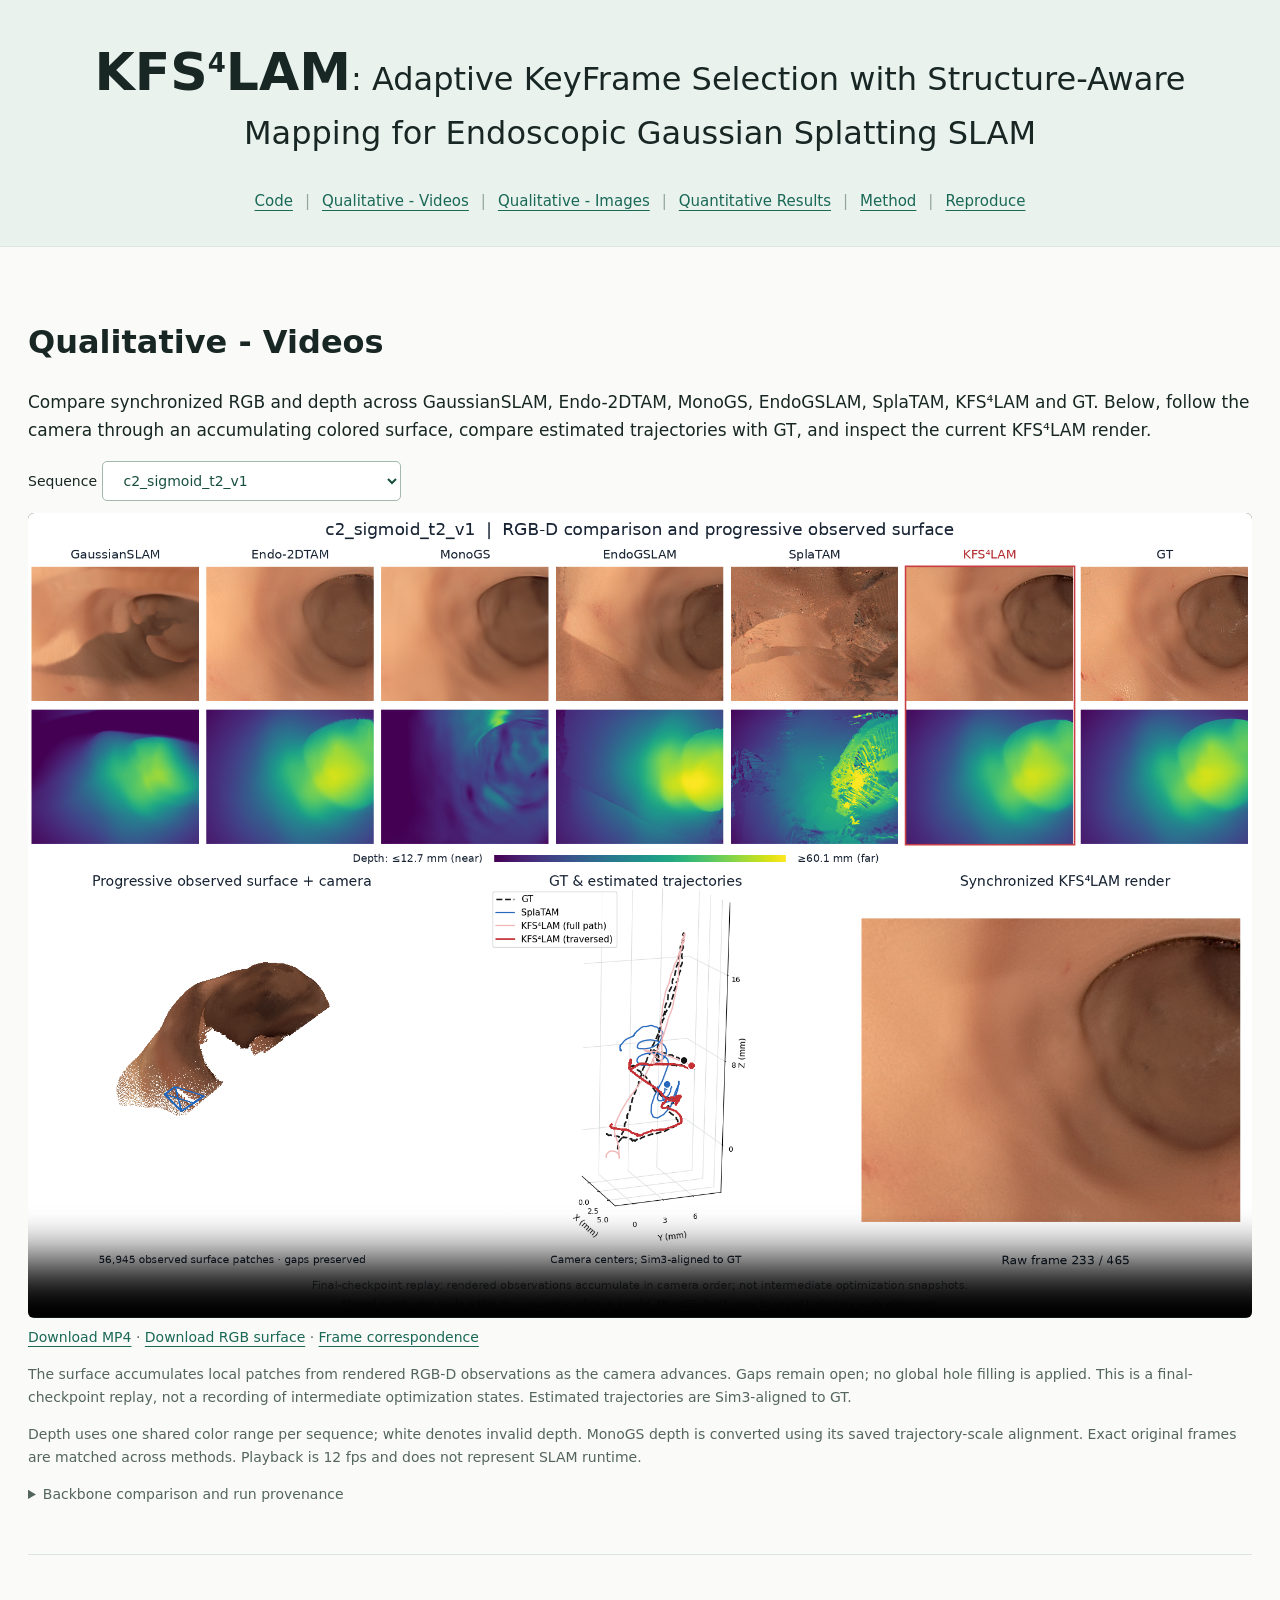
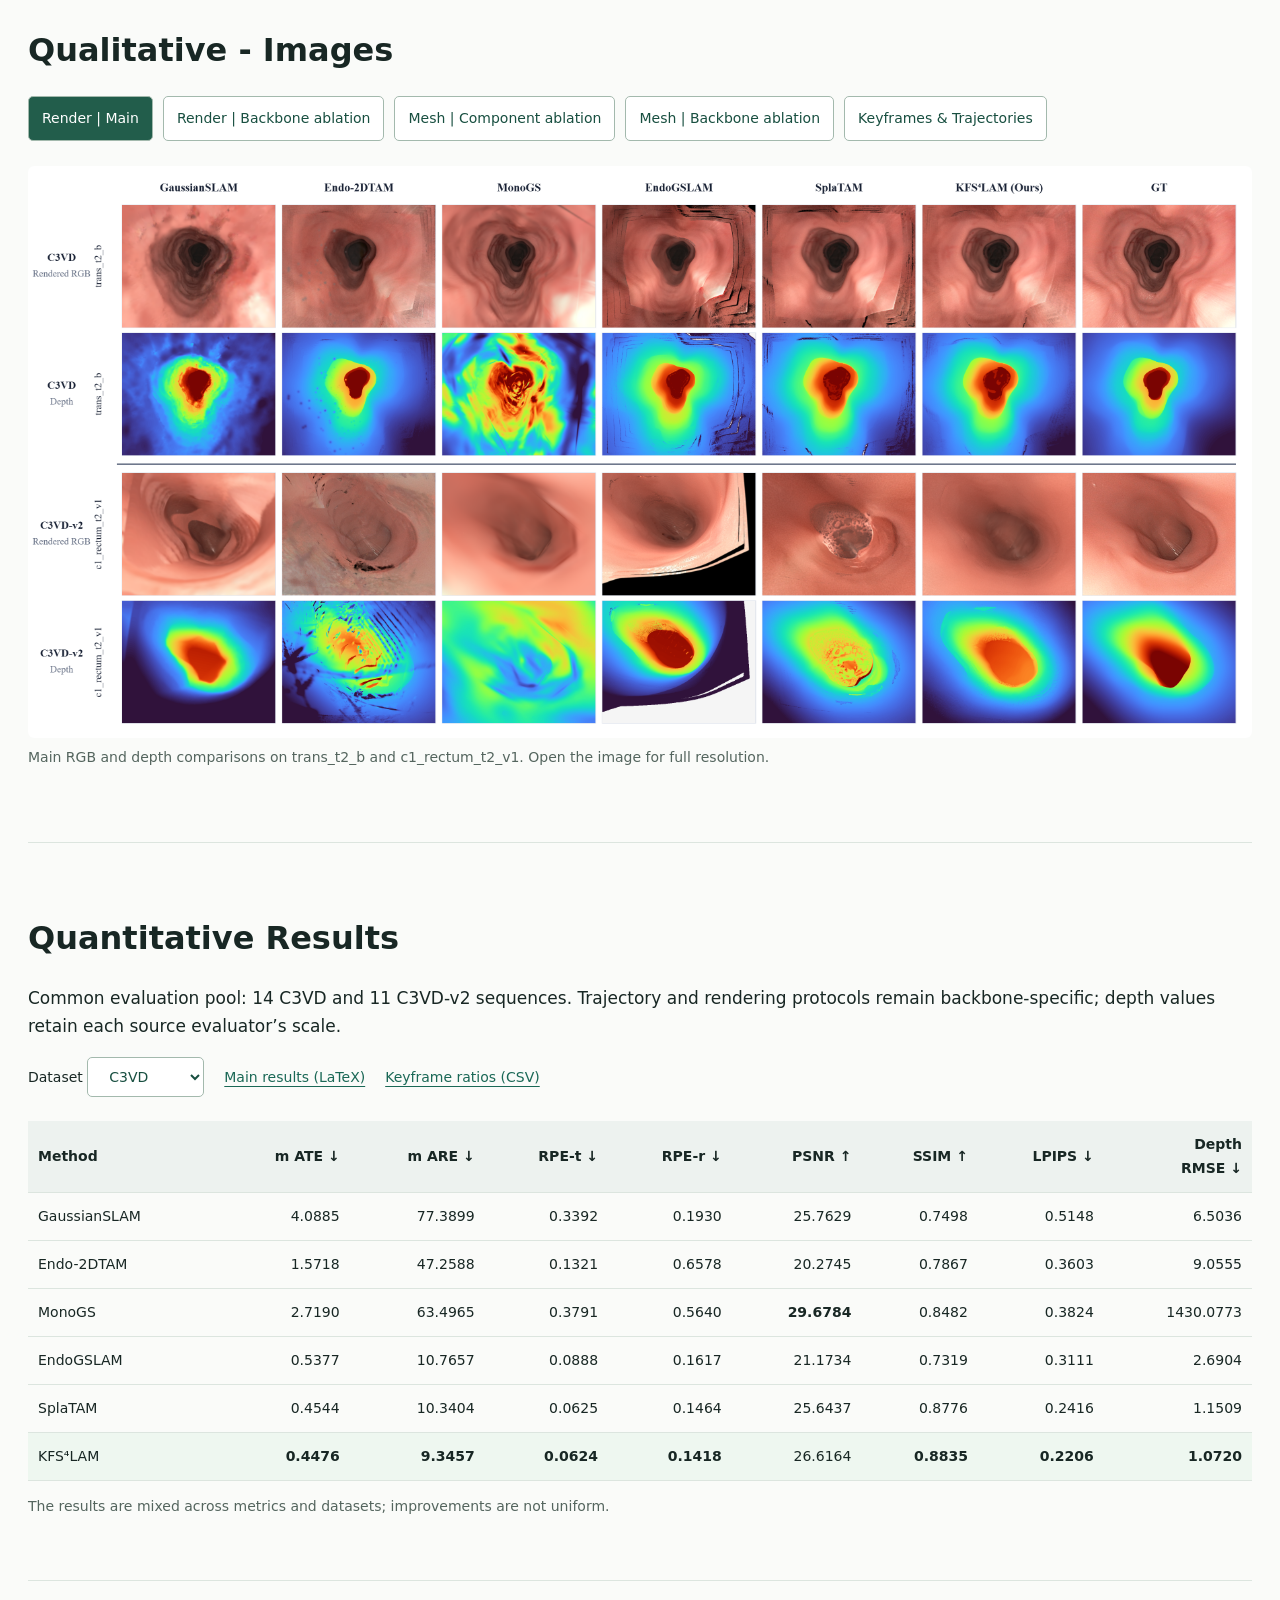
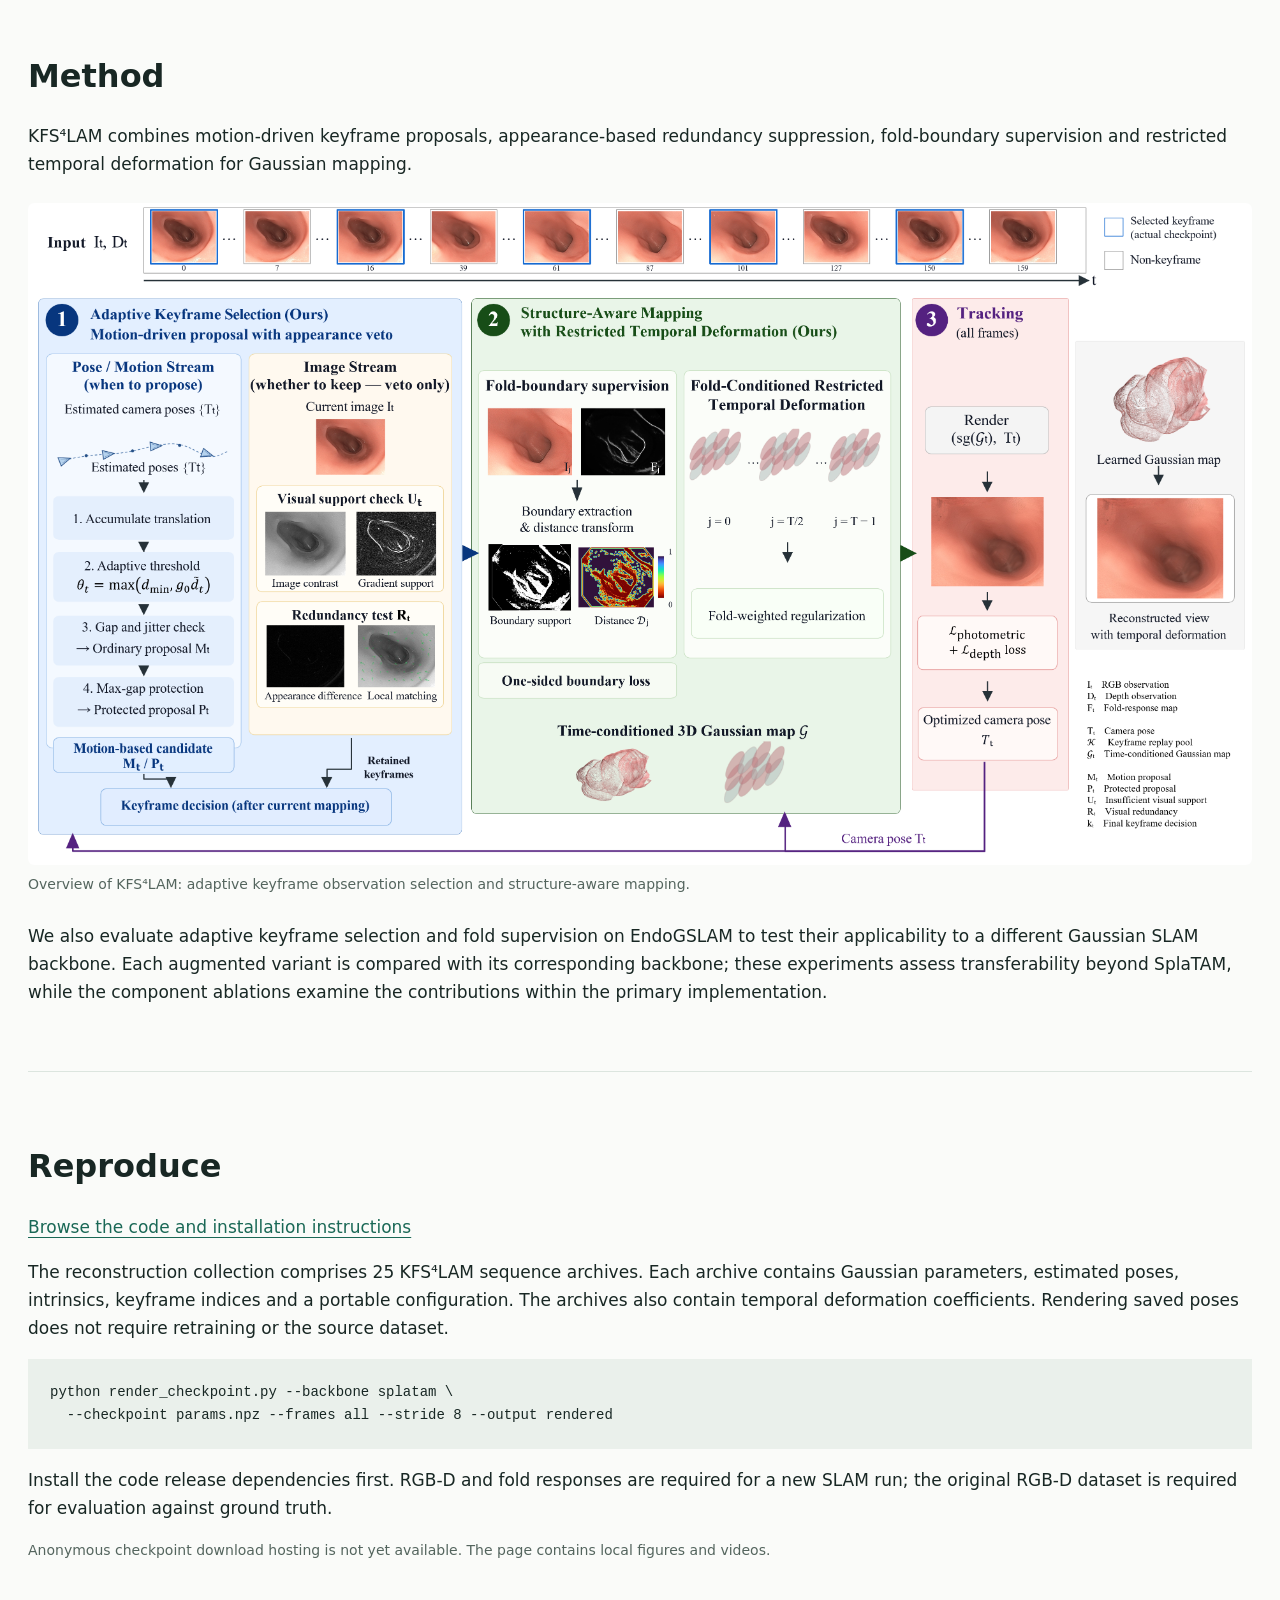
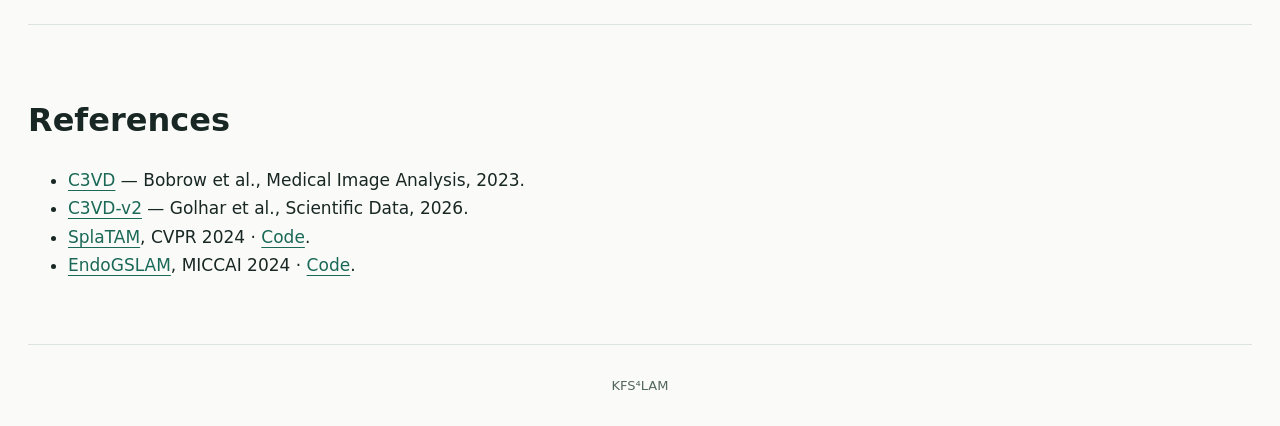
==== docs/index.html @ 661b20ac "Revert "Withdraw trans_t2_b video assets and listing" This reverts commit 119c397594f8242513d5ef2238" ====
<!doctype html><html lang="en"><head><meta charset="utf-8"><meta name="viewport" content="width=device-width,initial-scale=1"><meta name="referrer" content="no-referrer"><title>KFS⁴LAM: Adaptive KeyFrame Selection with Structure-Aware Mapping for Endoscopic Gaussian Splatting SLAM</title><link rel="icon" href="data:,"><link rel="stylesheet" href="style.css"></head><body>
<header><h1><span class="brand">KFS<sup>4</sup>LAM</span><span class="title-rest">: Adaptive KeyFrame Selection with Structure-Aware Mapping for Endoscopic Gaussian Splatting SLAM</span></h1><nav aria-label="Page navigation"><a href="https://anonymous.4open.science/r/KFS4LAM/">Code</a><span aria-hidden="true">|</span><a href="#videos">Qualitative - Videos</a><span aria-hidden="true">|</span><a href="#qualitative">Qualitative - Images</a><span aria-hidden="true">|</span><a href="#results">Quantitative Results</a><span aria-hidden="true">|</span><a href="#method">Method</a><span aria-hidden="true">|</span><a href="#reproduce">Reproduce</a></nav></header><main>
<section id="videos"><h2>Qualitative - Videos</h2><p>Compare synchronized RGB and depth across GaussianSLAM, Endo-2DTAM, MonoGS, EndoGSLAM, SplaTAM, KFS⁴LAM and GT. Below, follow the camera through an accumulating colored surface, compare estimated trajectories with GT, and inspect the current KFS⁴LAM render.</p><div class="controls"><label>Sequence <select id="video-sequence"><option value="c2_sigmoid_t2_v1">c2_sigmoid_t2_v1</option><option value="trans_t2_b">trans_t2_b</option><option value="trans_t2_c">trans_t2_c · EndoGSLAM backbone</option></select></label></div><figure><video id="splatam-video" controls preload="metadata" playsinline poster="assets/c2_sigmoid_t2_v1__rgbd_surface_preview.png" ><source src="assets/c2_sigmoid_t2_v1__comparison_rgbd_surface.webm" type="video/webm"><source src="assets/c2_sigmoid_t2_v1__comparison_rgbd_surface.mp4" type="video/mp4"></video><figcaption><a id="splatam-download" href="assets/c2_sigmoid_t2_v1__comparison_rgbd_surface.mp4" download>Download MP4</a> · <a id="mesh-download" href="assets/c2_sigmoid_t2_v1__observed_surface.ply" download>Download RGB surface</a> · <a id="video-manifest" href="assets/c2_sigmoid_t2_v1__comparison_rgbd_surface.json">Frame correspondence</a></figcaption></figure><p class="note">The surface accumulates local patches from rendered RGB-D observations as the camera advances. Gaps remain open; no global hole filling is applied. This is a final-checkpoint replay, not a recording of intermediate optimization states. Estimated trajectories are Sim3-aligned to GT.</p><p class="note">Depth uses one shared color range per sequence; white denotes invalid depth. MonoGS depth is converted using its saved trajectory-scale alignment. Exact original frames are matched across methods. Playback is 12 fps and does not represent SLAM runtime.</p><details><summary>Backbone comparison and run provenance</summary><p>The trans_t2_c example uses the EndoGSLAM run associated with the trajectory illustration; the other two use the SplaTAM implementation. EndoGSLAM provides an additional backbone for evaluating whether the keyframe-selection and fold-supervision modules are applicable beyond SplaTAM.</p></details></section>
<section id="qualitative"><h2>Qualitative - Images</h2><div class="tabs"><button class="active" data-img="render_comparison.png">Render | Main</button><button data-img="ablation_render.svg">Render | Backbone ablation</button><button data-img="mesh_comparison.png">Mesh | Component ablation</button><button data-img="mesh_backbone_ablation.png">Mesh | Backbone ablation</button><button data-img="keyframe_trajectories.png">Keyframes &amp; Trajectories</button></div><figure><a id="fullsize" href="assets/render_comparison.png"><img id="comparison" src="assets/render_comparison.png" alt="Main RGB and depth comparison" loading="lazy"></a><figcaption id="comparison-caption">Main RGB and depth comparisons on trans_t2_b and c1_rectum_t2_v1. Open the image for full resolution.</figcaption></figure></section>
<section id="results"><h2>Quantitative Results</h2><p>Common evaluation pool: 14 C3VD and 11 C3VD-v2 sequences. Trajectory and rendering protocols remain backbone-specific; depth values retain each source evaluator’s scale.</p><div class="controls"><label>Dataset <select id="dataset"><option value="0">C3VD</option><option value="8">C3VD-v2</option></select></label><a href="main_results.tex" download>Main results (LaTeX)</a><a href="keyframe_ratios.csv" download>Keyframe ratios (CSV)</a></div><div class="table-wrap"><table><thead><tr><th>Method</th><th>m ATE ↓</th><th>m ARE ↓</th><th>RPE-t ↓</th><th>RPE-r ↓</th><th>PSNR ↑</th><th>SSIM ↑</th><th>LPIPS ↓</th><th>Depth<br>RMSE ↓</th></tr></thead><tbody id="scores"></tbody></table></div><p class="note">The results are mixed across metrics and datasets; improvements are not uniform. </p></section>
<section id="method"><h2>Method</h2><p>KFS⁴LAM combines motion-driven keyframe proposals, appearance-based redundancy suppression, fold-boundary supervision and restricted temporal deformation for Gaussian mapping.</p><figure><a href="assets/pipeline.png"><img src="assets/pipeline.png" alt="Pipeline overview"></a><figcaption>Overview of KFS⁴LAM: adaptive keyframe observation selection and structure-aware mapping.</figcaption></figure><p>We also evaluate adaptive keyframe selection and fold supervision on EndoGSLAM to test their applicability to a different Gaussian SLAM backbone. Each augmented variant is compared with its corresponding backbone; these experiments assess transferability beyond SplaTAM, while the component ablations examine the contributions within the primary implementation.</p></section>
<section id="reproduce"><h2>Reproduce</h2><p><a href="https://anonymous.4open.science/r/KFS4LAM/">Browse the code and installation instructions</a></p><p>The reconstruction collection comprises 25 KFS⁴LAM sequence archives. Each archive contains Gaussian parameters, estimated poses, intrinsics, keyframe indices and a portable configuration. The archives also contain temporal deformation coefficients. Rendering saved poses does not require retraining or the source dataset.</p><pre>python render_checkpoint.py --backbone splatam \
  --checkpoint params.npz --frames all --stride 8 --output rendered</pre><p>Install the code release dependencies first. RGB-D and fold responses are required for a new SLAM run; the original RGB-D dataset is required for evaluation against ground truth.</p><p class="note">Anonymous checkpoint download hosting is not yet available. The page contains local figures and videos.</p></section>
<section id="references"><h2>References</h2><ul><li><a href="https://durrlab.github.io/C3VD/">C3VD</a> — Bobrow et al., Medical Image Analysis, 2023.</li><li><a href="https://durrlab.github.io/C3VDv2/">C3VD-v2</a> — Golhar et al., Scientific Data, 2026.</li><li><a href="https://arxiv.org/abs/2312.02126">SplaTAM</a>, CVPR 2024 · <a href="https://github.com/spla-tam/SplaTAM">Code</a>.</li><li><a href="https://arxiv.org/abs/2403.15124">EndoGSLAM</a>, MICCAI 2024 · <a href="https://github.com/Loping151/EndoGSLAM">Code</a>.</li></ul></section>
</main><footer>KFS⁴LAM</footer><script src="app.js"></script></body></html>
---- docs/style.css ----
*{box-sizing:border-box}html{scroll-behavior:smooth}body{margin:0;background:#fafbf9;color:#182724;font:17px/1.65 system-ui,sans-serif}header{padding:65px 24px 35px;text-align:center;background:#eaf2ee;border-bottom:1px solid #dce5df}.eyebrow{letter-spacing:.18em;font-size:12px;color:#3c6d60}h1{font-size:68px;line-height:1.1;margin:14px 0}h1 sup{font-size:.47em}.lead{font-size:23px;max-width:840px;margin:24px auto}nav,.controls,.tabs{display:flex;gap:20px;flex-wrap:wrap;justify-content:center}a{color:#1a6856;text-underline-offset:4px}main{max-width:1350px;margin:auto;padding:0 28px}section{padding:48px 0;border-bottom:1px solid #dce5df}h2{font-size:32px;line-height:1.25}figure{margin:25px 0}img{width:100%;height:auto;border-radius:6px;background:white}figcaption,.note{font-size:14px;color:#54655e}button,select{padding:10px 17px;border:1px solid #a3b9ad;border-radius:5px;background:white;color:#184f40;cursor:pointer;font:inherit}button.active{background:#225d4b;color:white}.table-wrap{overflow:auto;margin-top:24px}table{border-collapse:collapse;width:100%;font-size:14px;white-space:nowrap}th,td{padding:12px 10px;text-align:right;border-bottom:1px solid #dce5df}th:first-child,td:first-child{text-align:left}thead{background:#edf2ef}.ours{background:#eef7f0}.controls{justify-content:flex-start;align-items:center;font-size:14px}.video-grid{display:grid;grid-template-columns:1fr 1fr;gap:22px}video{width:100%;background:#101915;border-radius:6px}pre{white-space:pre-wrap;padding:22px;background:#eaf0eb;font-size:14px}footer{text-align:center;font-size:13px;color:#53665c;padding:30px}@media(max-width:720px){h1{font-size:52px}.video-grid{grid-template-columns:1fr}main{padding:0 16px}h2{font-size:27px}}
#videos .video-grid{grid-template-columns:1fr}

.project-links{justify-content:center;margin:24px auto}button:disabled{cursor:default;opacity:.65}

#videos .video-grid{display:block}#videos figure{margin:12px 0}#videos video{width:100%;height:auto}

header{padding:36px 20px 25px}header h1{max-width:1160px;margin:0 auto 26px;line-height:1.4;font-size:34px;font-weight:500}header .brand{font-size:52px;font-weight:750;white-space:nowrap}header .brand sup{font-size:.5em}header .title-rest{font-size:32px}header nav{display:flex;flex-wrap:nowrap;gap:12px;justify-content:center;align-items:center;white-space:nowrap;overflow-x:auto;font-size:15px;padding:7px 0}header nav span{color:#93a69b}.tabs{justify-content:flex-start;gap:10px}.tabs button{font-size:14px;padding:10px 13px}details{font-size:14px;color:#54655e}details summary{cursor:pointer}#videos video{max-height:none}section{scroll-margin-top:20px}@media(max-width:900px){header nav{justify-content:flex-start}header h1 .brand{font-size:42px}header .title-rest{font-size:25px}}
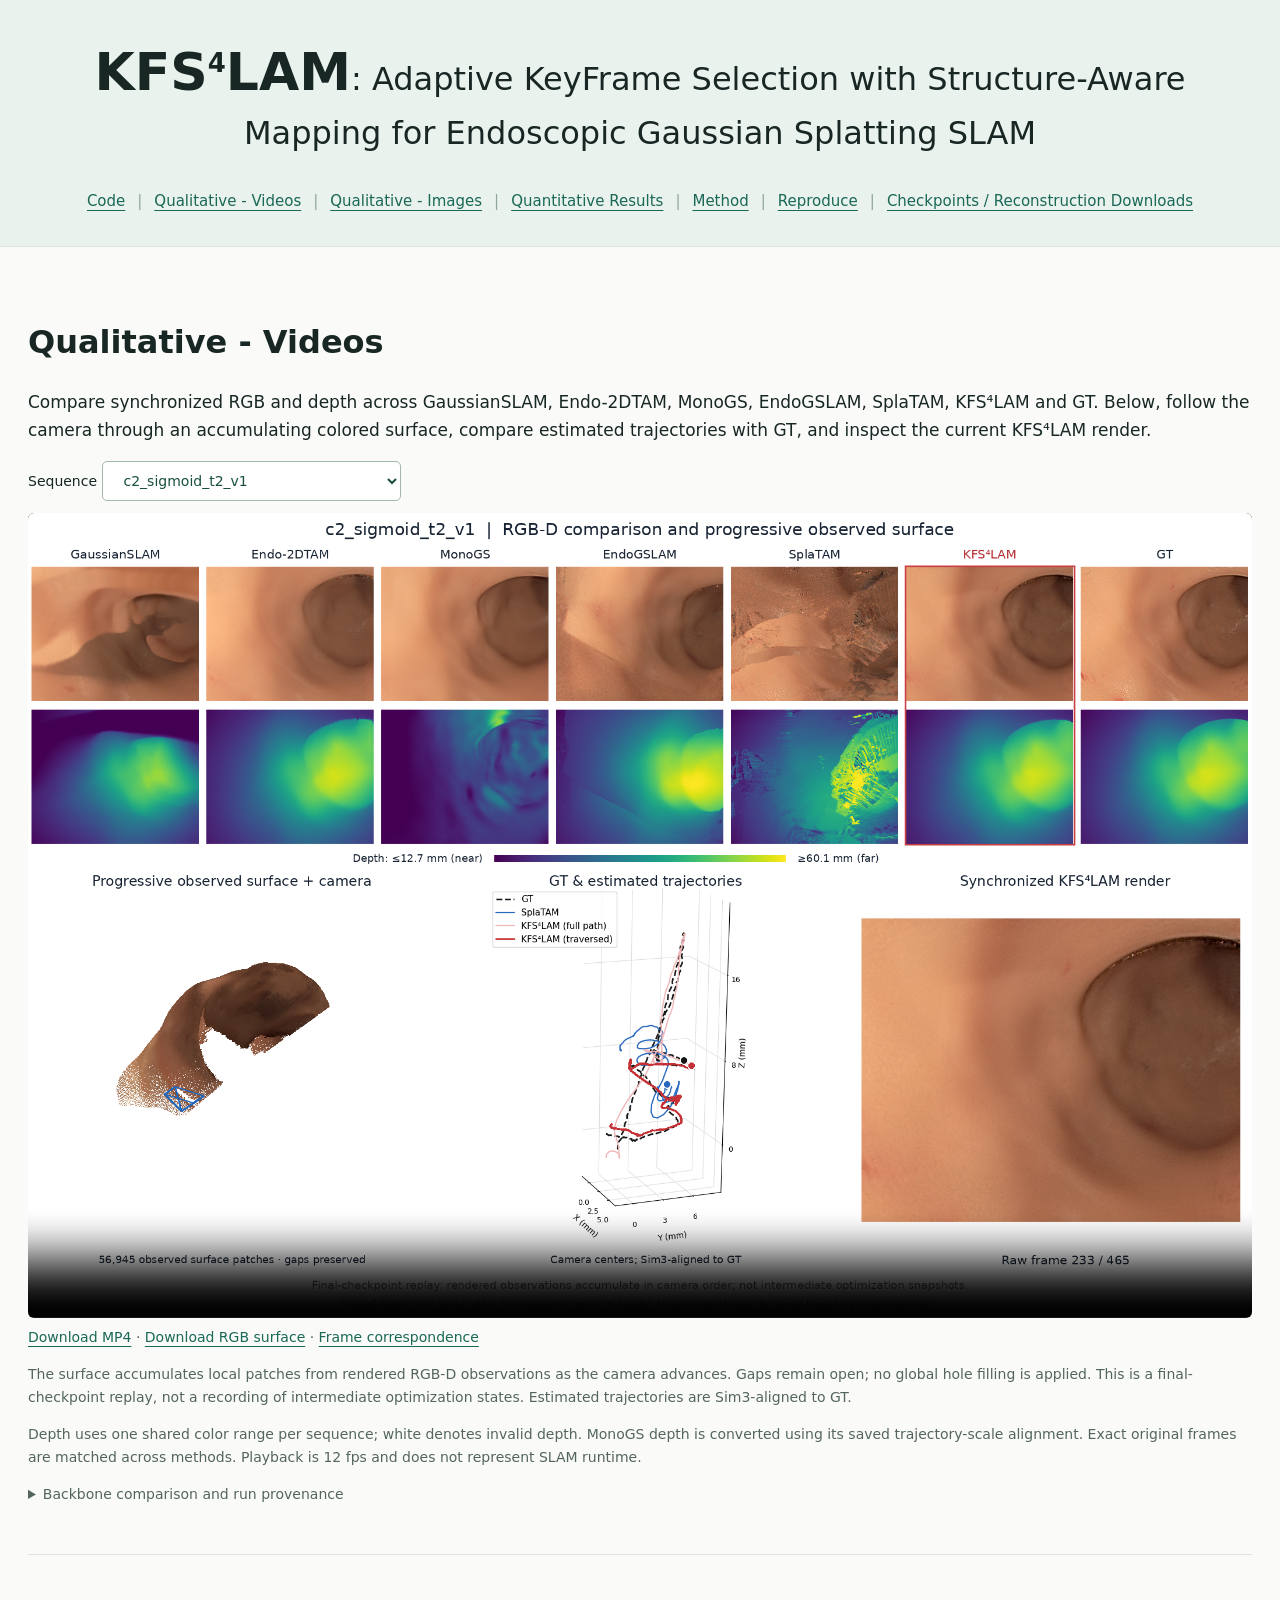
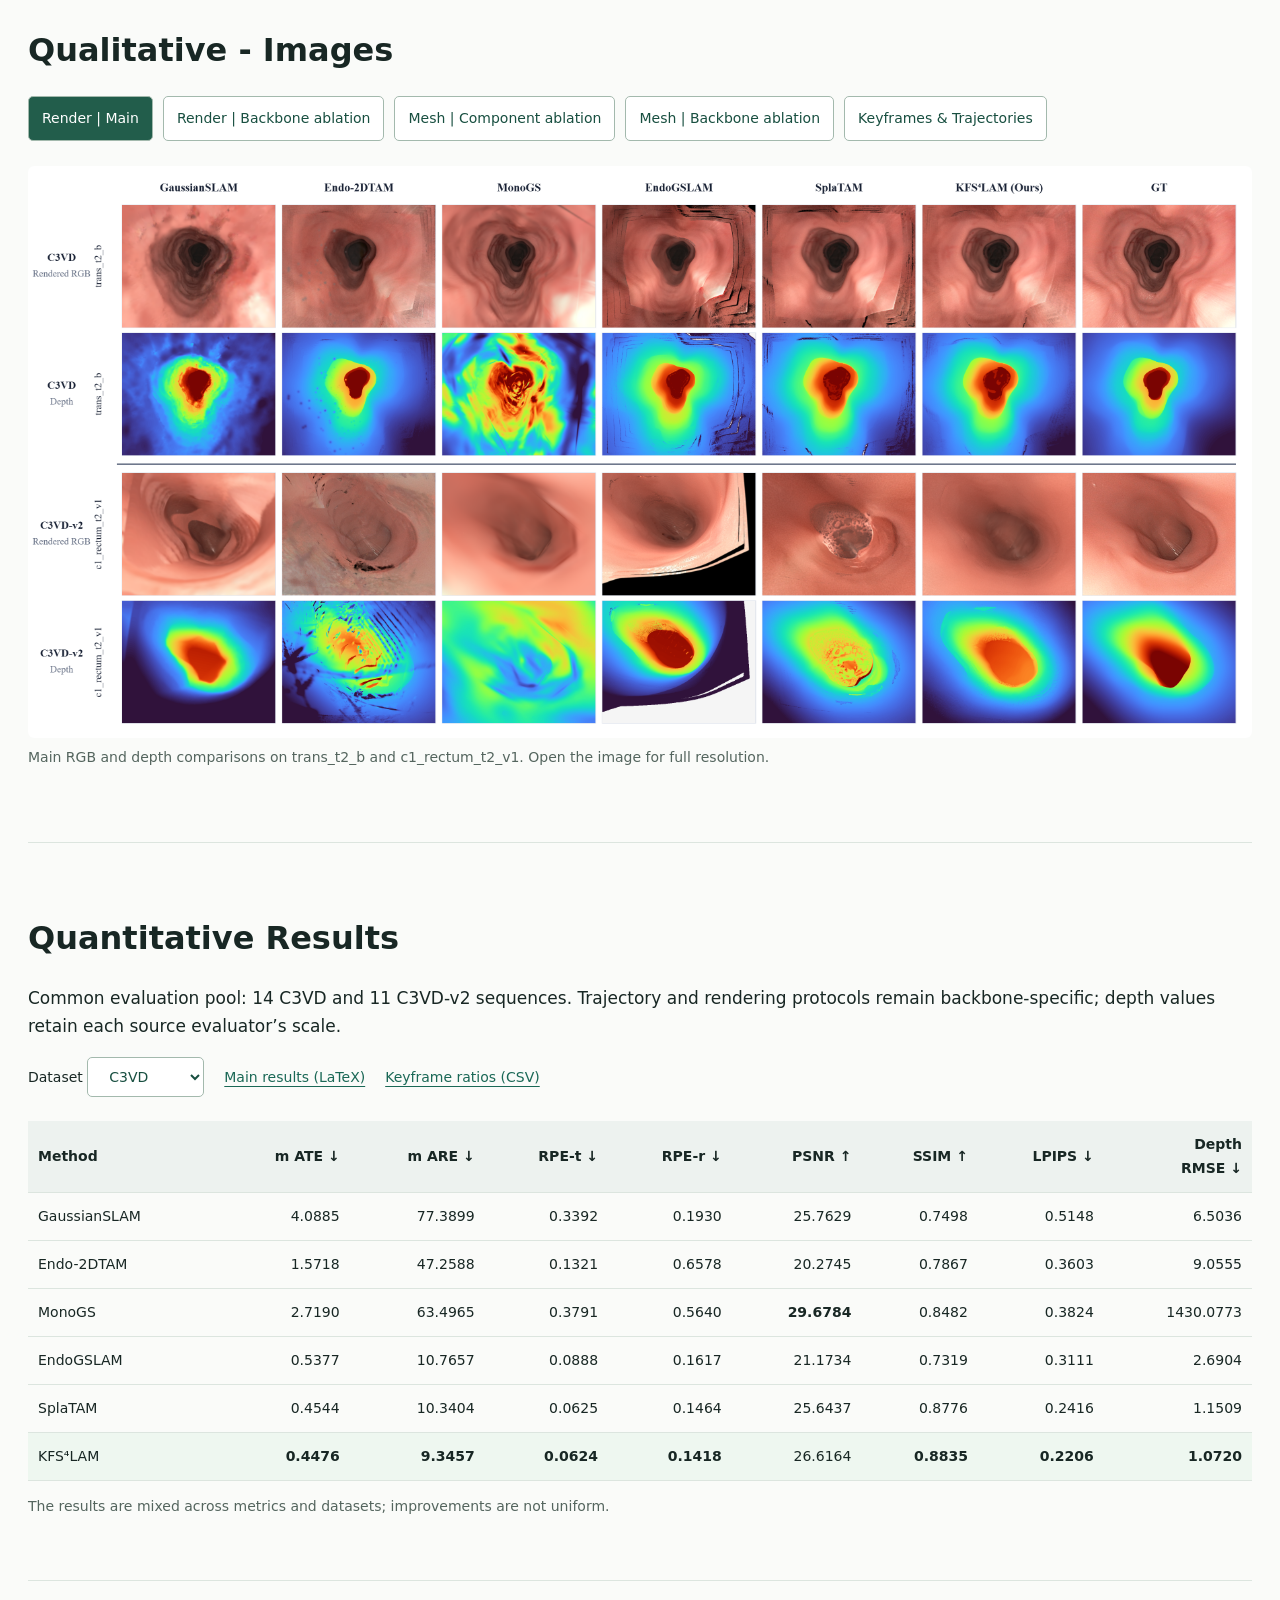
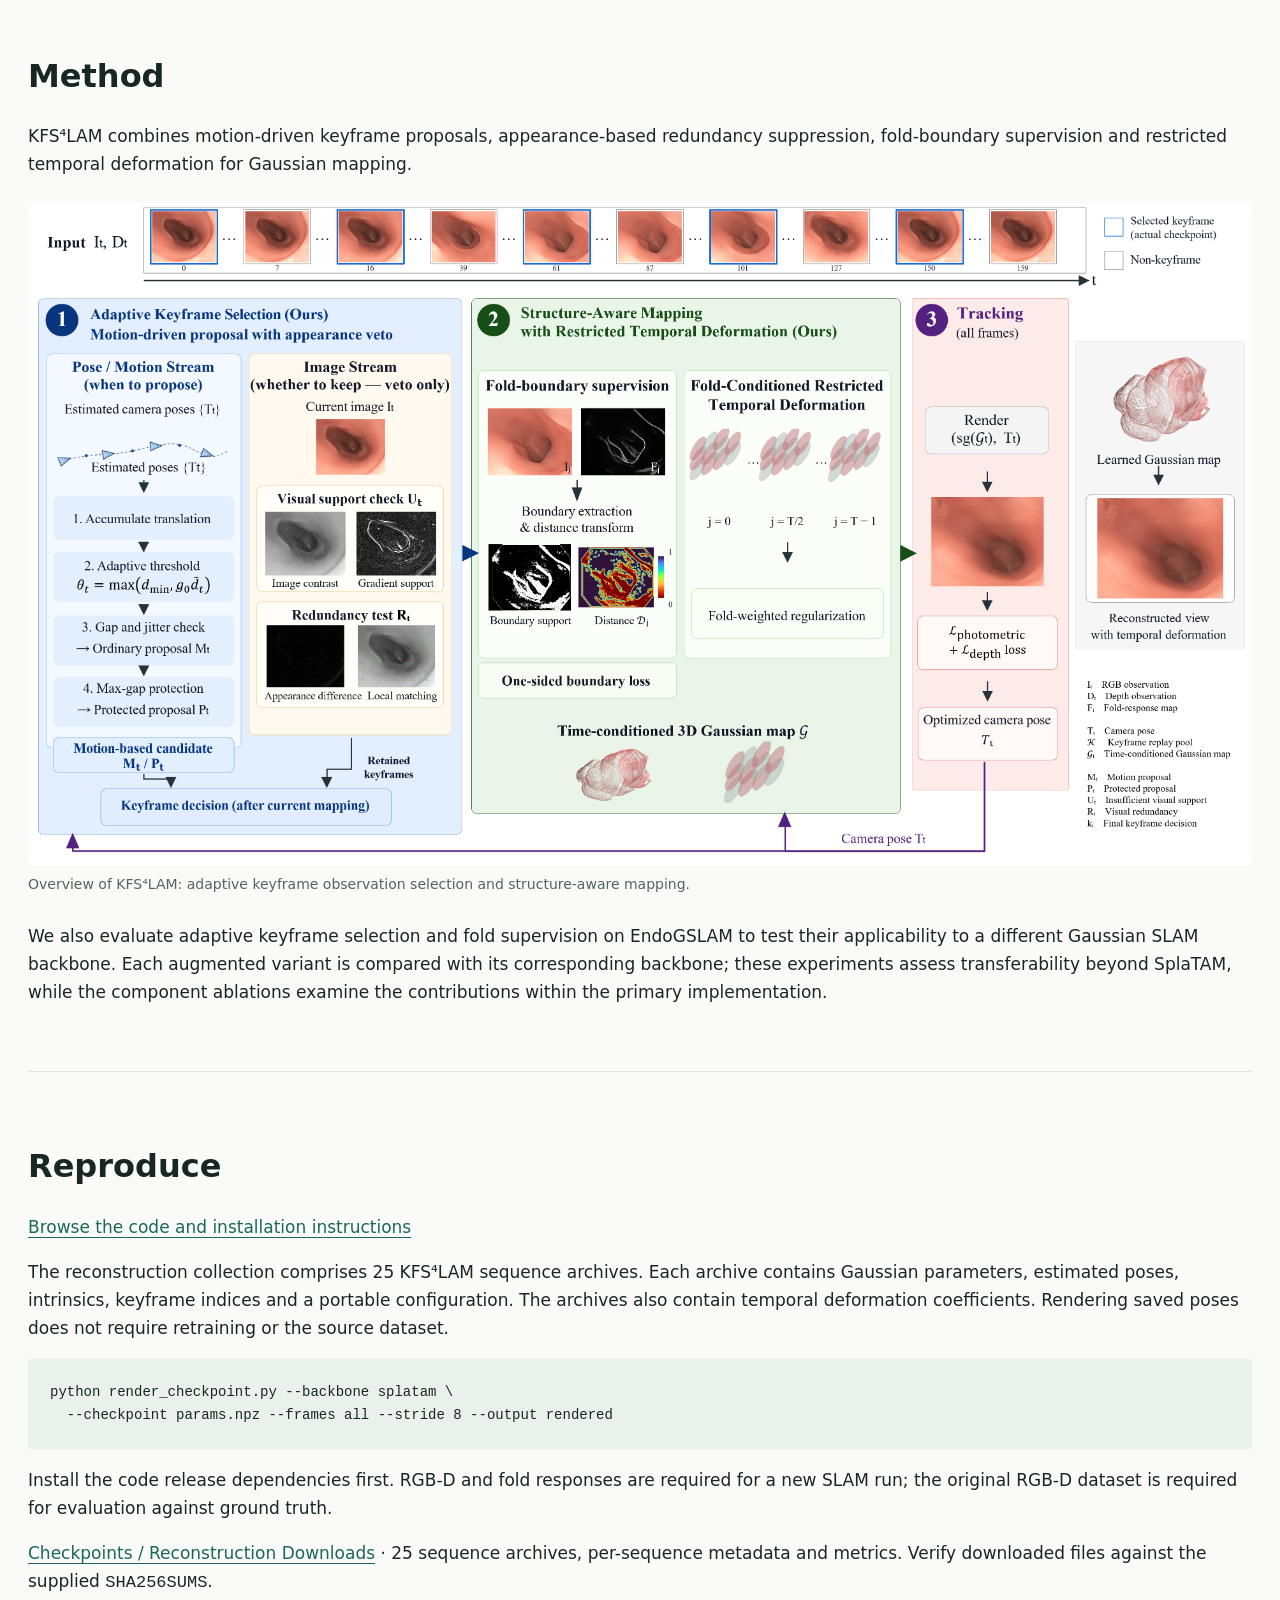
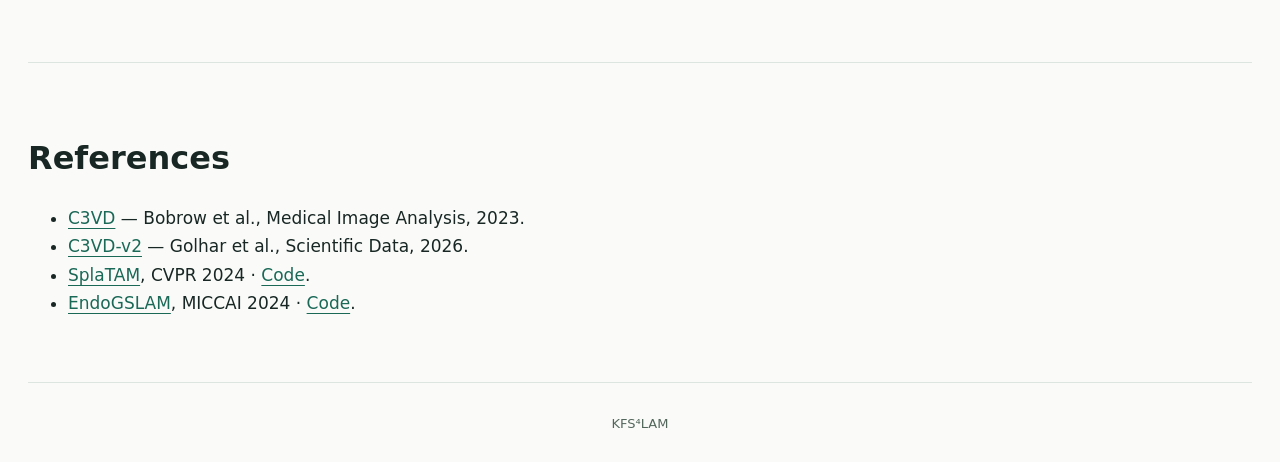
==== commit 8450c575: "Link reconstruction checkpoint downloads" ====
--- a/docs/index.html
+++ b/docs/index.html
@@ -1,10 +1,10 @@
 <!doctype html><html lang="en"><head><meta charset="utf-8"><meta name="viewport" content="width=device-width,initial-scale=1"><meta name="referrer" content="no-referrer"><title>KFS⁴LAM: Adaptive KeyFrame Selection with Structure-Aware Mapping for Endoscopic Gaussian Splatting SLAM</title><link rel="icon" href="data:,"><link rel="stylesheet" href="style.css"></head><body>
-<header><h1><span class="brand">KFS<sup>4</sup>LAM</span><span class="title-rest">: Adaptive KeyFrame Selection with Structure-Aware Mapping for Endoscopic Gaussian Splatting SLAM</span></h1><nav aria-label="Page navigation"><a href="https://anonymous.4open.science/r/KFS4LAM/">Code</a><span aria-hidden="true">|</span><a href="#videos">Qualitative - Videos</a><span aria-hidden="true">|</span><a href="#qualitative">Qualitative - Images</a><span aria-hidden="true">|</span><a href="#results">Quantitative Results</a><span aria-hidden="true">|</span><a href="#method">Method</a><span aria-hidden="true">|</span><a href="#reproduce">Reproduce</a></nav></header><main>
+<header><h1><span class="brand">KFS<sup>4</sup>LAM</span><span class="title-rest">: Adaptive KeyFrame Selection with Structure-Aware Mapping for Endoscopic Gaussian Splatting SLAM</span></h1><nav aria-label="Page navigation"><a href="https://anonymous.4open.science/r/KFS4LAM/">Code</a><span aria-hidden="true">|</span><a href="#videos">Qualitative - Videos</a><span aria-hidden="true">|</span><a href="#qualitative">Qualitative - Images</a><span aria-hidden="true">|</span><a href="#results">Quantitative Results</a><span aria-hidden="true">|</span><a href="#method">Method</a><span aria-hidden="true">|</span><a href="#reproduce">Reproduce</a><span aria-hidden="true">|</span><a href="https://github.com/Anonymous4Submission123/KFS4LAM_Submission/releases/tag/reconstructions-v1">Checkpoints / Reconstruction Downloads</a></nav></header><main>
 <section id="videos"><h2>Qualitative - Videos</h2><p>Compare synchronized RGB and depth across GaussianSLAM, Endo-2DTAM, MonoGS, EndoGSLAM, SplaTAM, KFS⁴LAM and GT. Below, follow the camera through an accumulating colored surface, compare estimated trajectories with GT, and inspect the current KFS⁴LAM render.</p><div class="controls"><label>Sequence <select id="video-sequence"><option value="c2_sigmoid_t2_v1">c2_sigmoid_t2_v1</option><option value="trans_t2_b">trans_t2_b</option><option value="trans_t2_c">trans_t2_c · EndoGSLAM backbone</option></select></label></div><figure><video id="splatam-video" controls preload="metadata" playsinline poster="assets/c2_sigmoid_t2_v1__rgbd_surface_preview.png" ><source src="assets/c2_sigmoid_t2_v1__comparison_rgbd_surface.webm" type="video/webm"><source src="assets/c2_sigmoid_t2_v1__comparison_rgbd_surface.mp4" type="video/mp4"></video><figcaption><a id="splatam-download" href="assets/c2_sigmoid_t2_v1__comparison_rgbd_surface.mp4" download>Download MP4</a> · <a id="mesh-download" href="assets/c2_sigmoid_t2_v1__observed_surface.ply" download>Download RGB surface</a> · <a id="video-manifest" href="assets/c2_sigmoid_t2_v1__comparison_rgbd_surface.json">Frame correspondence</a></figcaption></figure><p class="note">The surface accumulates local patches from rendered RGB-D observations as the camera advances. Gaps remain open; no global hole filling is applied. This is a final-checkpoint replay, not a recording of intermediate optimization states. Estimated trajectories are Sim3-aligned to GT.</p><p class="note">Depth uses one shared color range per sequence; white denotes invalid depth. MonoGS depth is converted using its saved trajectory-scale alignment. Exact original frames are matched across methods. Playback is 12 fps and does not represent SLAM runtime.</p><details><summary>Backbone comparison and run provenance</summary><p>The trans_t2_c example uses the EndoGSLAM run associated with the trajectory illustration; the other two use the SplaTAM implementation. EndoGSLAM provides an additional backbone for evaluating whether the keyframe-selection and fold-supervision modules are applicable beyond SplaTAM.</p></details></section>
 <section id="qualitative"><h2>Qualitative - Images</h2><div class="tabs"><button class="active" data-img="render_comparison.png">Render | Main</button><button data-img="ablation_render.svg">Render | Backbone ablation</button><button data-img="mesh_comparison.png">Mesh | Component ablation</button><button data-img="mesh_backbone_ablation.png">Mesh | Backbone ablation</button><button data-img="keyframe_trajectories.png">Keyframes &amp; Trajectories</button></div><figure><a id="fullsize" href="assets/render_comparison.png"><img id="comparison" src="assets/render_comparison.png" alt="Main RGB and depth comparison" loading="lazy"></a><figcaption id="comparison-caption">Main RGB and depth comparisons on trans_t2_b and c1_rectum_t2_v1. Open the image for full resolution.</figcaption></figure></section>
 <section id="results"><h2>Quantitative Results</h2><p>Common evaluation pool: 14 C3VD and 11 C3VD-v2 sequences. Trajectory and rendering protocols remain backbone-specific; depth values retain each source evaluator’s scale.</p><div class="controls"><label>Dataset <select id="dataset"><option value="0">C3VD</option><option value="8">C3VD-v2</option></select></label><a href="main_results.tex" download>Main results (LaTeX)</a><a href="keyframe_ratios.csv" download>Keyframe ratios (CSV)</a></div><div class="table-wrap"><table><thead><tr><th>Method</th><th>m ATE ↓</th><th>m ARE ↓</th><th>RPE-t ↓</th><th>RPE-r ↓</th><th>PSNR ↑</th><th>SSIM ↑</th><th>LPIPS ↓</th><th>Depth<br>RMSE ↓</th></tr></thead><tbody id="scores"></tbody></table></div><p class="note">The results are mixed across metrics and datasets; improvements are not uniform. </p></section>
 <section id="method"><h2>Method</h2><p>KFS⁴LAM combines motion-driven keyframe proposals, appearance-based redundancy suppression, fold-boundary supervision and restricted temporal deformation for Gaussian mapping.</p><figure><a href="assets/pipeline.png"><img src="assets/pipeline.png" alt="Pipeline overview"></a><figcaption>Overview of KFS⁴LAM: adaptive keyframe observation selection and structure-aware mapping.</figcaption></figure><p>We also evaluate adaptive keyframe selection and fold supervision on EndoGSLAM to test their applicability to a different Gaussian SLAM backbone. Each augmented variant is compared with its corresponding backbone; these experiments assess transferability beyond SplaTAM, while the component ablations examine the contributions within the primary implementation.</p></section>
 <section id="reproduce"><h2>Reproduce</h2><p><a href="https://anonymous.4open.science/r/KFS4LAM/">Browse the code and installation instructions</a></p><p>The reconstruction collection comprises 25 KFS⁴LAM sequence archives. Each archive contains Gaussian parameters, estimated poses, intrinsics, keyframe indices and a portable configuration. The archives also contain temporal deformation coefficients. Rendering saved poses does not require retraining or the source dataset.</p><pre>python render_checkpoint.py --backbone splatam \
-  --checkpoint params.npz --frames all --stride 8 --output rendered</pre><p>Install the code release dependencies first. RGB-D and fold responses are required for a new SLAM run; the original RGB-D dataset is required for evaluation against ground truth.</p><p class="note">Anonymous checkpoint download hosting is not yet available. The page contains local figures and videos.</p></section>
+  --checkpoint params.npz --frames all --stride 8 --output rendered</pre><p>Install the code release dependencies first. RGB-D and fold responses are required for a new SLAM run; the original RGB-D dataset is required for evaluation against ground truth.</p><p><a href="https://github.com/Anonymous4Submission123/KFS4LAM_Submission/releases/tag/reconstructions-v1">Checkpoints / Reconstruction Downloads</a> · 25 sequence archives, per-sequence metadata and metrics. Verify downloaded files against the supplied <code>SHA256SUMS</code>.</p></section>
 <section id="references"><h2>References</h2><ul><li><a href="https://durrlab.github.io/C3VD/">C3VD</a> — Bobrow et al., Medical Image Analysis, 2023.</li><li><a href="https://durrlab.github.io/C3VDv2/">C3VD-v2</a> — Golhar et al., Scientific Data, 2026.</li><li><a href="https://arxiv.org/abs/2312.02126">SplaTAM</a>, CVPR 2024 · <a href="https://github.com/spla-tam/SplaTAM">Code</a>.</li><li><a href="https://arxiv.org/abs/2403.15124">EndoGSLAM</a>, MICCAI 2024 · <a href="https://github.com/Loping151/EndoGSLAM">Code</a>.</li></ul></section>
 </main><footer>KFS⁴LAM</footer><script src="app.js"></script></body></html>
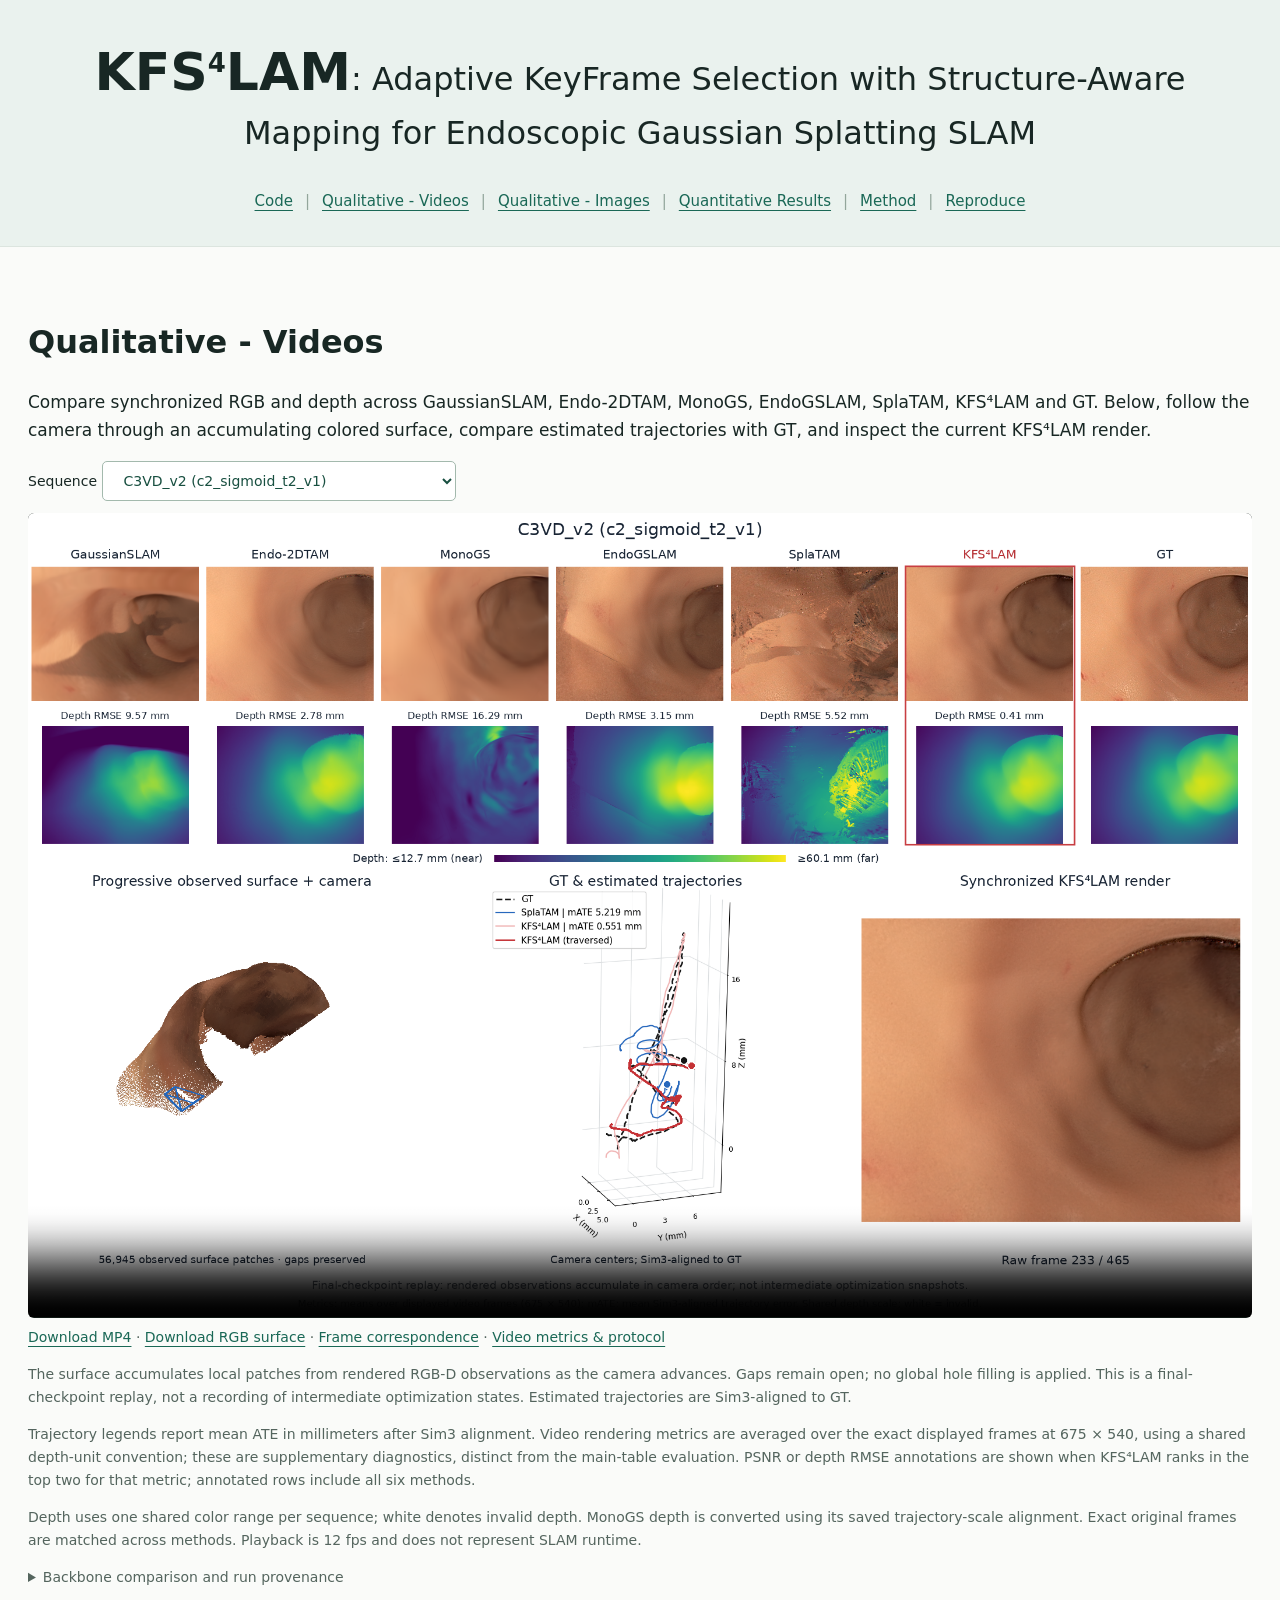
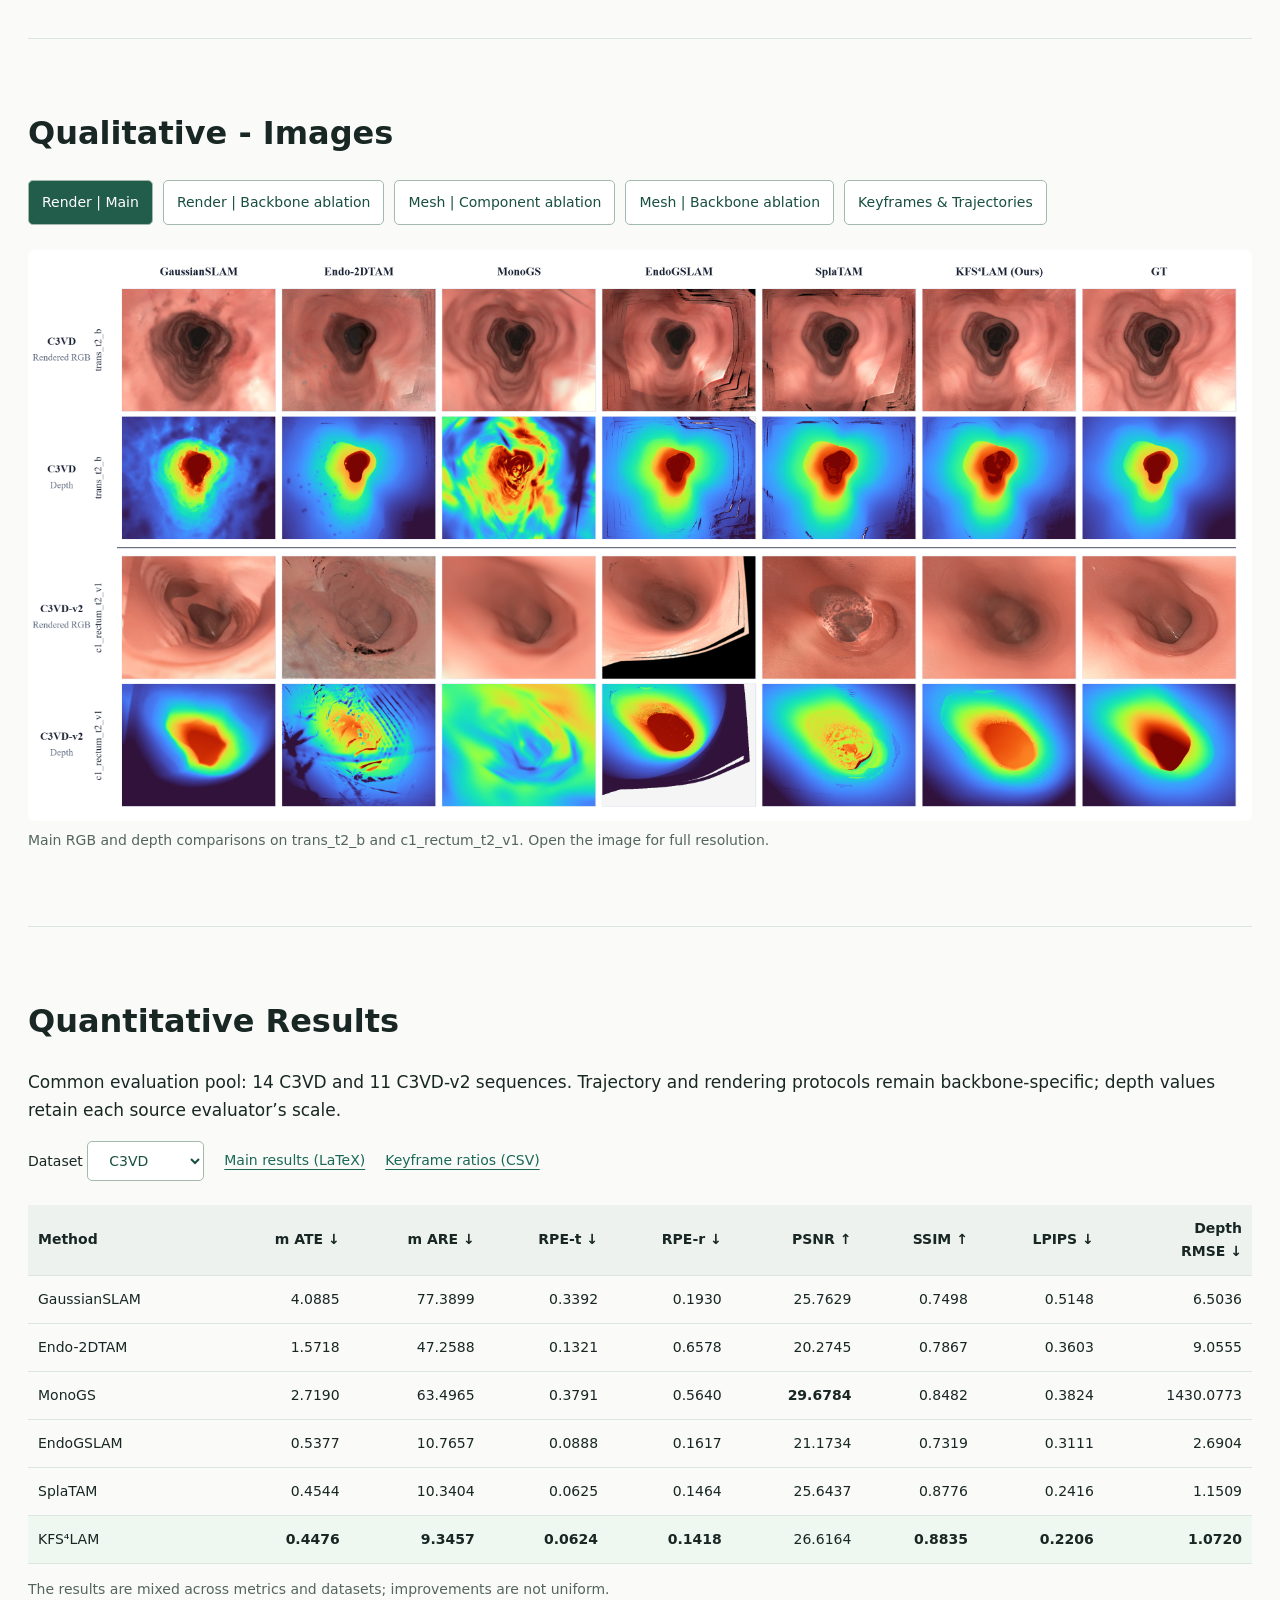
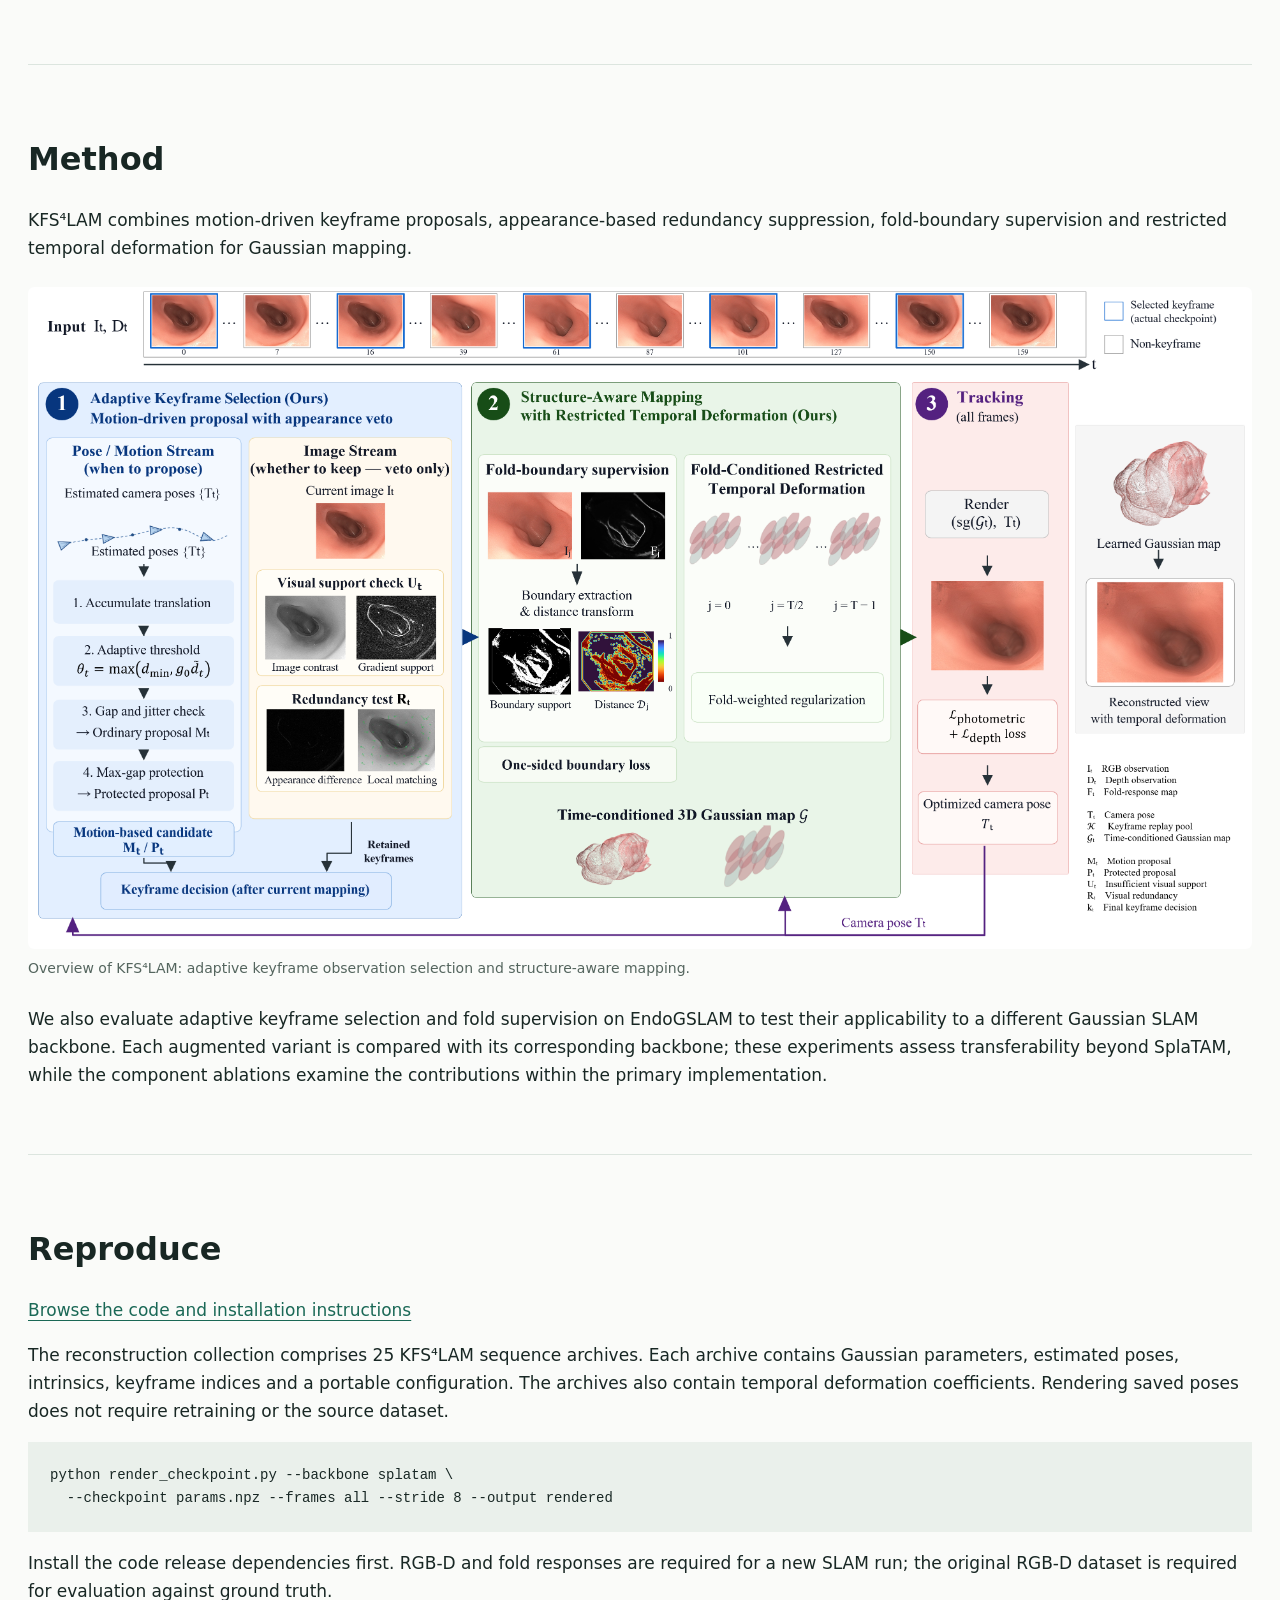
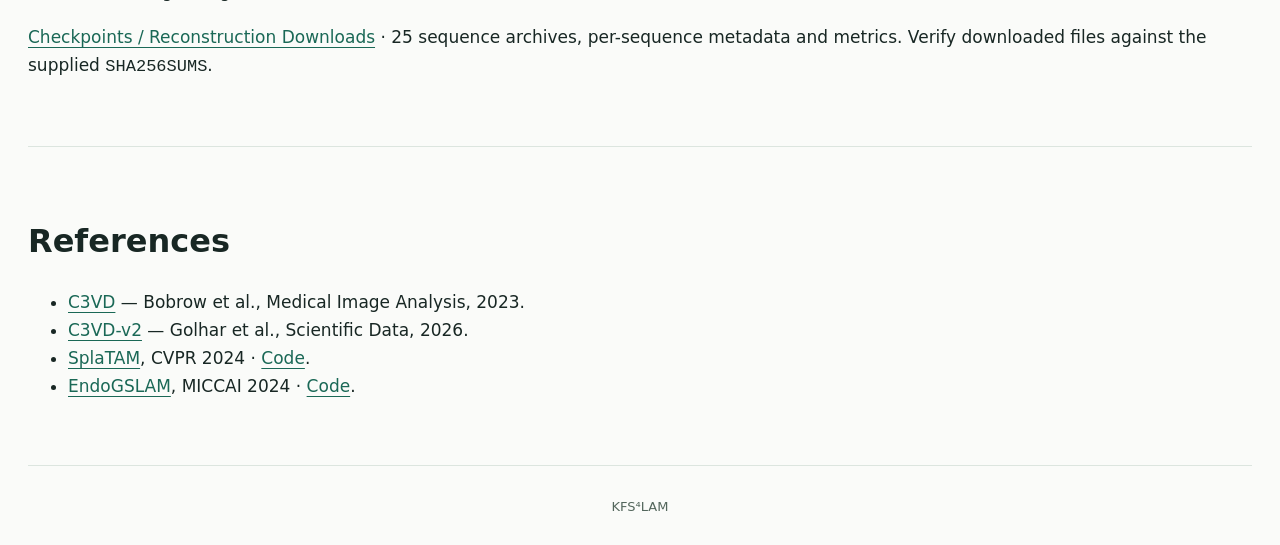
==== commit 78139267: "Update comparison video labels and metric annotations" ====
--- a/docs/index.html
+++ b/docs/index.html
@@ -1,6 +1,6 @@
 <!doctype html><html lang="en"><head><meta charset="utf-8"><meta name="viewport" content="width=device-width,initial-scale=1"><meta name="referrer" content="no-referrer"><title>KFS⁴LAM: Adaptive KeyFrame Selection with Structure-Aware Mapping for Endoscopic Gaussian Splatting SLAM</title><link rel="icon" href="data:,"><link rel="stylesheet" href="style.css"></head><body>
-<header><h1><span class="brand">KFS<sup>4</sup>LAM</span><span class="title-rest">: Adaptive KeyFrame Selection with Structure-Aware Mapping for Endoscopic Gaussian Splatting SLAM</span></h1><nav aria-label="Page navigation"><a href="https://anonymous.4open.science/r/KFS4LAM/">Code</a><span aria-hidden="true">|</span><a href="#videos">Qualitative - Videos</a><span aria-hidden="true">|</span><a href="#qualitative">Qualitative - Images</a><span aria-hidden="true">|</span><a href="#results">Quantitative Results</a><span aria-hidden="true">|</span><a href="#method">Method</a><span aria-hidden="true">|</span><a href="#reproduce">Reproduce</a><span aria-hidden="true">|</span><a href="https://github.com/Anonymous4Submission123/KFS4LAM_Submission/releases/tag/reconstructions-v1">Checkpoints / Reconstruction Downloads</a></nav></header><main>
-<section id="videos"><h2>Qualitative - Videos</h2><p>Compare synchronized RGB and depth across GaussianSLAM, Endo-2DTAM, MonoGS, EndoGSLAM, SplaTAM, KFS⁴LAM and GT. Below, follow the camera through an accumulating colored surface, compare estimated trajectories with GT, and inspect the current KFS⁴LAM render.</p><div class="controls"><label>Sequence <select id="video-sequence"><option value="c2_sigmoid_t2_v1">c2_sigmoid_t2_v1</option><option value="trans_t2_b">trans_t2_b</option><option value="trans_t2_c">trans_t2_c · EndoGSLAM backbone</option></select></label></div><figure><video id="splatam-video" controls preload="metadata" playsinline poster="assets/c2_sigmoid_t2_v1__rgbd_surface_preview.png" ><source src="assets/c2_sigmoid_t2_v1__comparison_rgbd_surface.webm" type="video/webm"><source src="assets/c2_sigmoid_t2_v1__comparison_rgbd_surface.mp4" type="video/mp4"></video><figcaption><a id="splatam-download" href="assets/c2_sigmoid_t2_v1__comparison_rgbd_surface.mp4" download>Download MP4</a> · <a id="mesh-download" href="assets/c2_sigmoid_t2_v1__observed_surface.ply" download>Download RGB surface</a> · <a id="video-manifest" href="assets/c2_sigmoid_t2_v1__comparison_rgbd_surface.json">Frame correspondence</a></figcaption></figure><p class="note">The surface accumulates local patches from rendered RGB-D observations as the camera advances. Gaps remain open; no global hole filling is applied. This is a final-checkpoint replay, not a recording of intermediate optimization states. Estimated trajectories are Sim3-aligned to GT.</p><p class="note">Depth uses one shared color range per sequence; white denotes invalid depth. MonoGS depth is converted using its saved trajectory-scale alignment. Exact original frames are matched across methods. Playback is 12 fps and does not represent SLAM runtime.</p><details><summary>Backbone comparison and run provenance</summary><p>The trans_t2_c example uses the EndoGSLAM run associated with the trajectory illustration; the other two use the SplaTAM implementation. EndoGSLAM provides an additional backbone for evaluating whether the keyframe-selection and fold-supervision modules are applicable beyond SplaTAM.</p></details></section>
+<header><h1><span class="brand">KFS<sup>4</sup>LAM</span><span class="title-rest">: Adaptive KeyFrame Selection with Structure-Aware Mapping for Endoscopic Gaussian Splatting SLAM</span></h1><nav aria-label="Page navigation"><a href="https://anonymous.4open.science/r/KFS4LAM/">Code</a><span aria-hidden="true">|</span><a href="#videos">Qualitative - Videos</a><span aria-hidden="true">|</span><a href="#qualitative">Qualitative - Images</a><span aria-hidden="true">|</span><a href="#results">Quantitative Results</a><span aria-hidden="true">|</span><a href="#method">Method</a><span aria-hidden="true">|</span><a href="#reproduce">Reproduce</a></nav></header><main>
+<section id="videos"><h2>Qualitative - Videos</h2><p>Compare synchronized RGB and depth across GaussianSLAM, Endo-2DTAM, MonoGS, EndoGSLAM, SplaTAM, KFS⁴LAM and GT. Below, follow the camera through an accumulating colored surface, compare estimated trajectories with GT, and inspect the current KFS⁴LAM render.</p><div class="controls"><label>Sequence <select id="video-sequence"><option value="c2_sigmoid_t2_v1">C3VD_v2 (c2_sigmoid_t2_v1)</option><option value="trans_t2_b">C3VD (trans_t2_b)</option><option value="trans_t2_c">C3VD (trans_t2_c) · EndoGSLAM backbone</option></select></label></div><figure><video id="splatam-video" controls preload="metadata" playsinline poster="assets/c2_sigmoid_t2_v1__rgbd_surface_preview.png" ><source src="assets/c2_sigmoid_t2_v1__comparison_rgbd_surface.webm" type="video/webm"><source src="assets/c2_sigmoid_t2_v1__comparison_rgbd_surface.mp4" type="video/mp4"></video><figcaption><a id="splatam-download" href="assets/c2_sigmoid_t2_v1__comparison_rgbd_surface.mp4" download>Download MP4</a> · <a id="mesh-download" href="assets/c2_sigmoid_t2_v1__observed_surface.ply" download>Download RGB surface</a> · <a id="video-manifest" href="assets/c2_sigmoid_t2_v1__comparison_rgbd_surface.json">Frame correspondence</a> · <a href="assets/video_metrics.json">Video metrics &amp; protocol</a></figcaption></figure><p class="note">The surface accumulates local patches from rendered RGB-D observations as the camera advances. Gaps remain open; no global hole filling is applied. This is a final-checkpoint replay, not a recording of intermediate optimization states. Estimated trajectories are Sim3-aligned to GT.</p><p class="note">Trajectory legends report mean ATE in millimeters after Sim3 alignment. Video rendering metrics are averaged over the exact displayed frames at 675 × 540, using a shared depth-unit convention; these are supplementary diagnostics, distinct from the main-table evaluation. PSNR or depth RMSE annotations are shown when KFS⁴LAM ranks in the top two for that metric; annotated rows include all six methods.</p><p class="note">Depth uses one shared color range per sequence; white denotes invalid depth. MonoGS depth is converted using its saved trajectory-scale alignment. Exact original frames are matched across methods. Playback is 12 fps and does not represent SLAM runtime.</p><details><summary>Backbone comparison and run provenance</summary><p>The trans_t2_c example uses the EndoGSLAM run associated with the trajectory illustration; the other two use the SplaTAM implementation. EndoGSLAM provides an additional backbone for evaluating whether the keyframe-selection and fold-supervision modules are applicable beyond SplaTAM.</p></details></section>
 <section id="qualitative"><h2>Qualitative - Images</h2><div class="tabs"><button class="active" data-img="render_comparison.png">Render | Main</button><button data-img="ablation_render.svg">Render | Backbone ablation</button><button data-img="mesh_comparison.png">Mesh | Component ablation</button><button data-img="mesh_backbone_ablation.png">Mesh | Backbone ablation</button><button data-img="keyframe_trajectories.png">Keyframes &amp; Trajectories</button></div><figure><a id="fullsize" href="assets/render_comparison.png"><img id="comparison" src="assets/render_comparison.png" alt="Main RGB and depth comparison" loading="lazy"></a><figcaption id="comparison-caption">Main RGB and depth comparisons on trans_t2_b and c1_rectum_t2_v1. Open the image for full resolution.</figcaption></figure></section>
 <section id="results"><h2>Quantitative Results</h2><p>Common evaluation pool: 14 C3VD and 11 C3VD-v2 sequences. Trajectory and rendering protocols remain backbone-specific; depth values retain each source evaluator’s scale.</p><div class="controls"><label>Dataset <select id="dataset"><option value="0">C3VD</option><option value="8">C3VD-v2</option></select></label><a href="main_results.tex" download>Main results (LaTeX)</a><a href="keyframe_ratios.csv" download>Keyframe ratios (CSV)</a></div><div class="table-wrap"><table><thead><tr><th>Method</th><th>m ATE ↓</th><th>m ARE ↓</th><th>RPE-t ↓</th><th>RPE-r ↓</th><th>PSNR ↑</th><th>SSIM ↑</th><th>LPIPS ↓</th><th>Depth<br>RMSE ↓</th></tr></thead><tbody id="scores"></tbody></table></div><p class="note">The results are mixed across metrics and datasets; improvements are not uniform. </p></section>
 <section id="method"><h2>Method</h2><p>KFS⁴LAM combines motion-driven keyframe proposals, appearance-based redundancy suppression, fold-boundary supervision and restricted temporal deformation for Gaussian mapping.</p><figure><a href="assets/pipeline.png"><img src="assets/pipeline.png" alt="Pipeline overview"></a><figcaption>Overview of KFS⁴LAM: adaptive keyframe observation selection and structure-aware mapping.</figcaption></figure><p>We also evaluate adaptive keyframe selection and fold supervision on EndoGSLAM to test their applicability to a different Gaussian SLAM backbone. Each augmented variant is compared with its corresponding backbone; these experiments assess transferability beyond SplaTAM, while the component ablations examine the contributions within the primary implementation.</p></section>
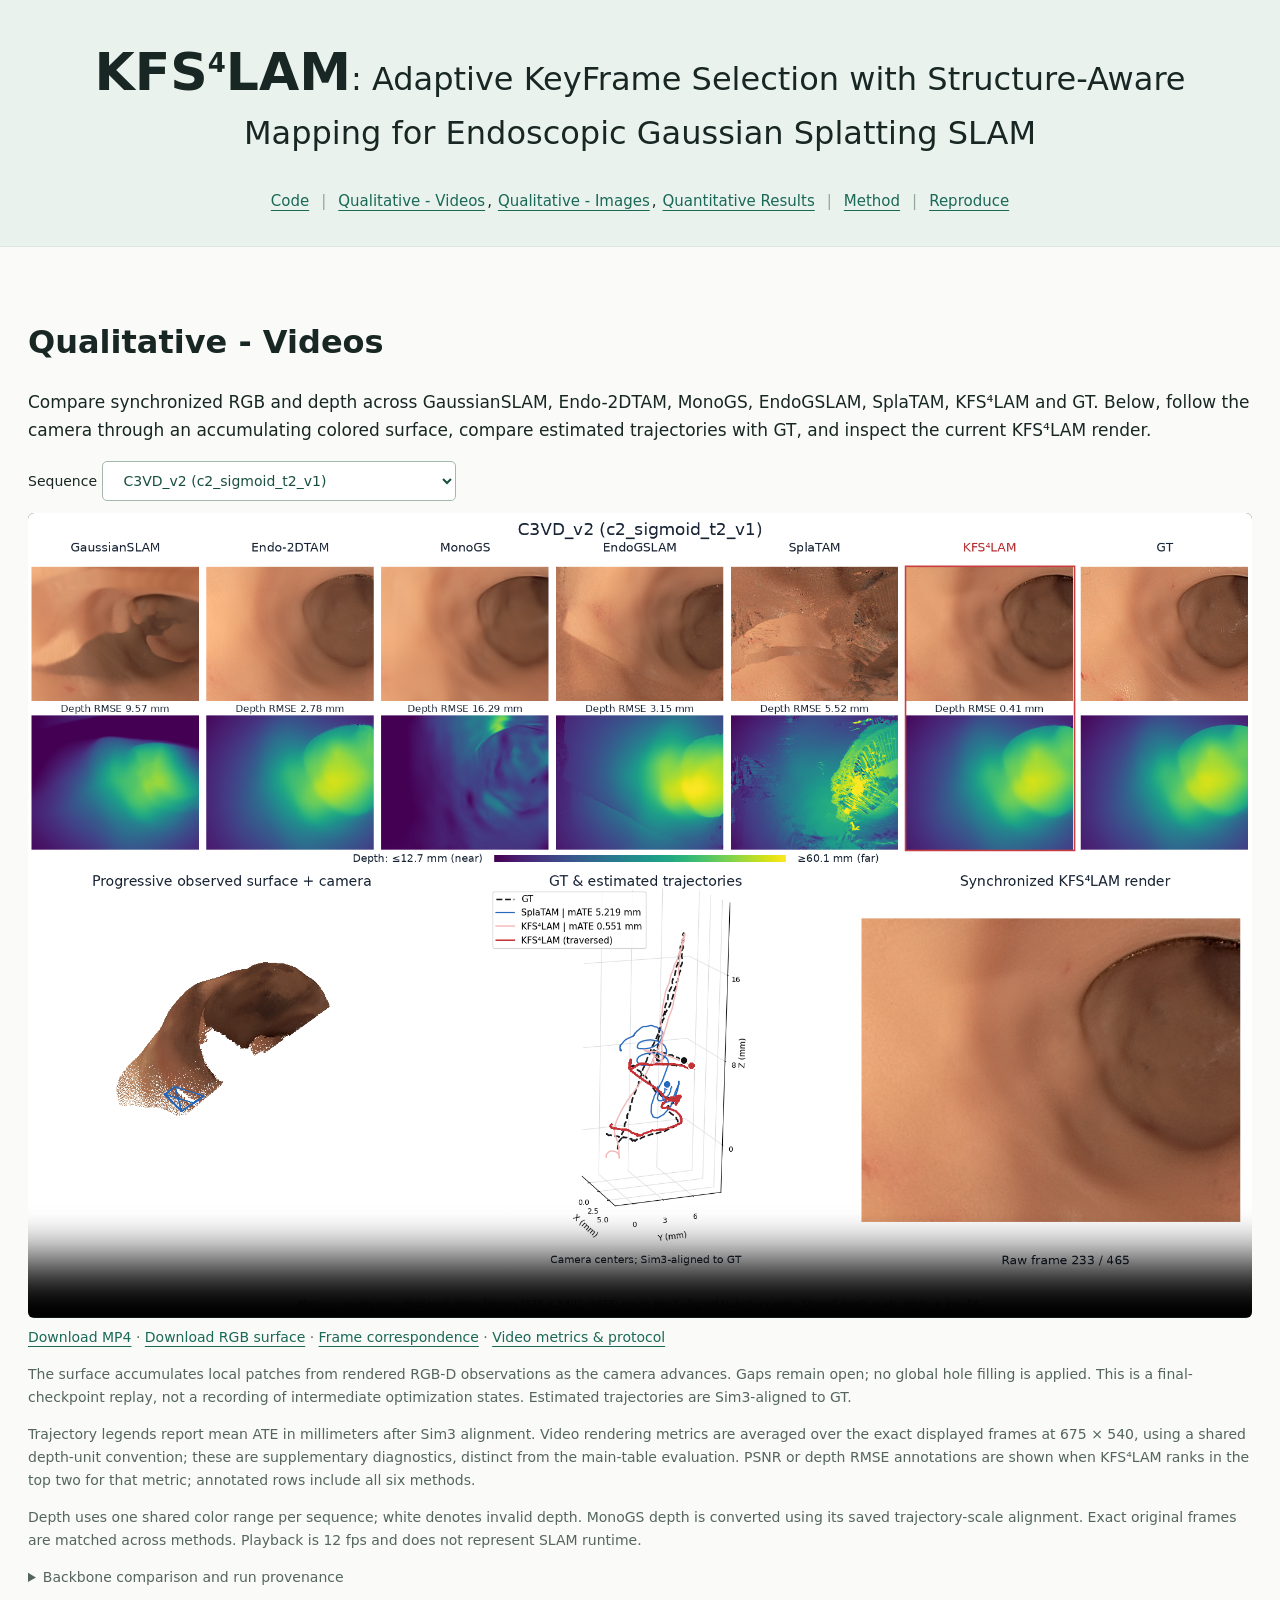
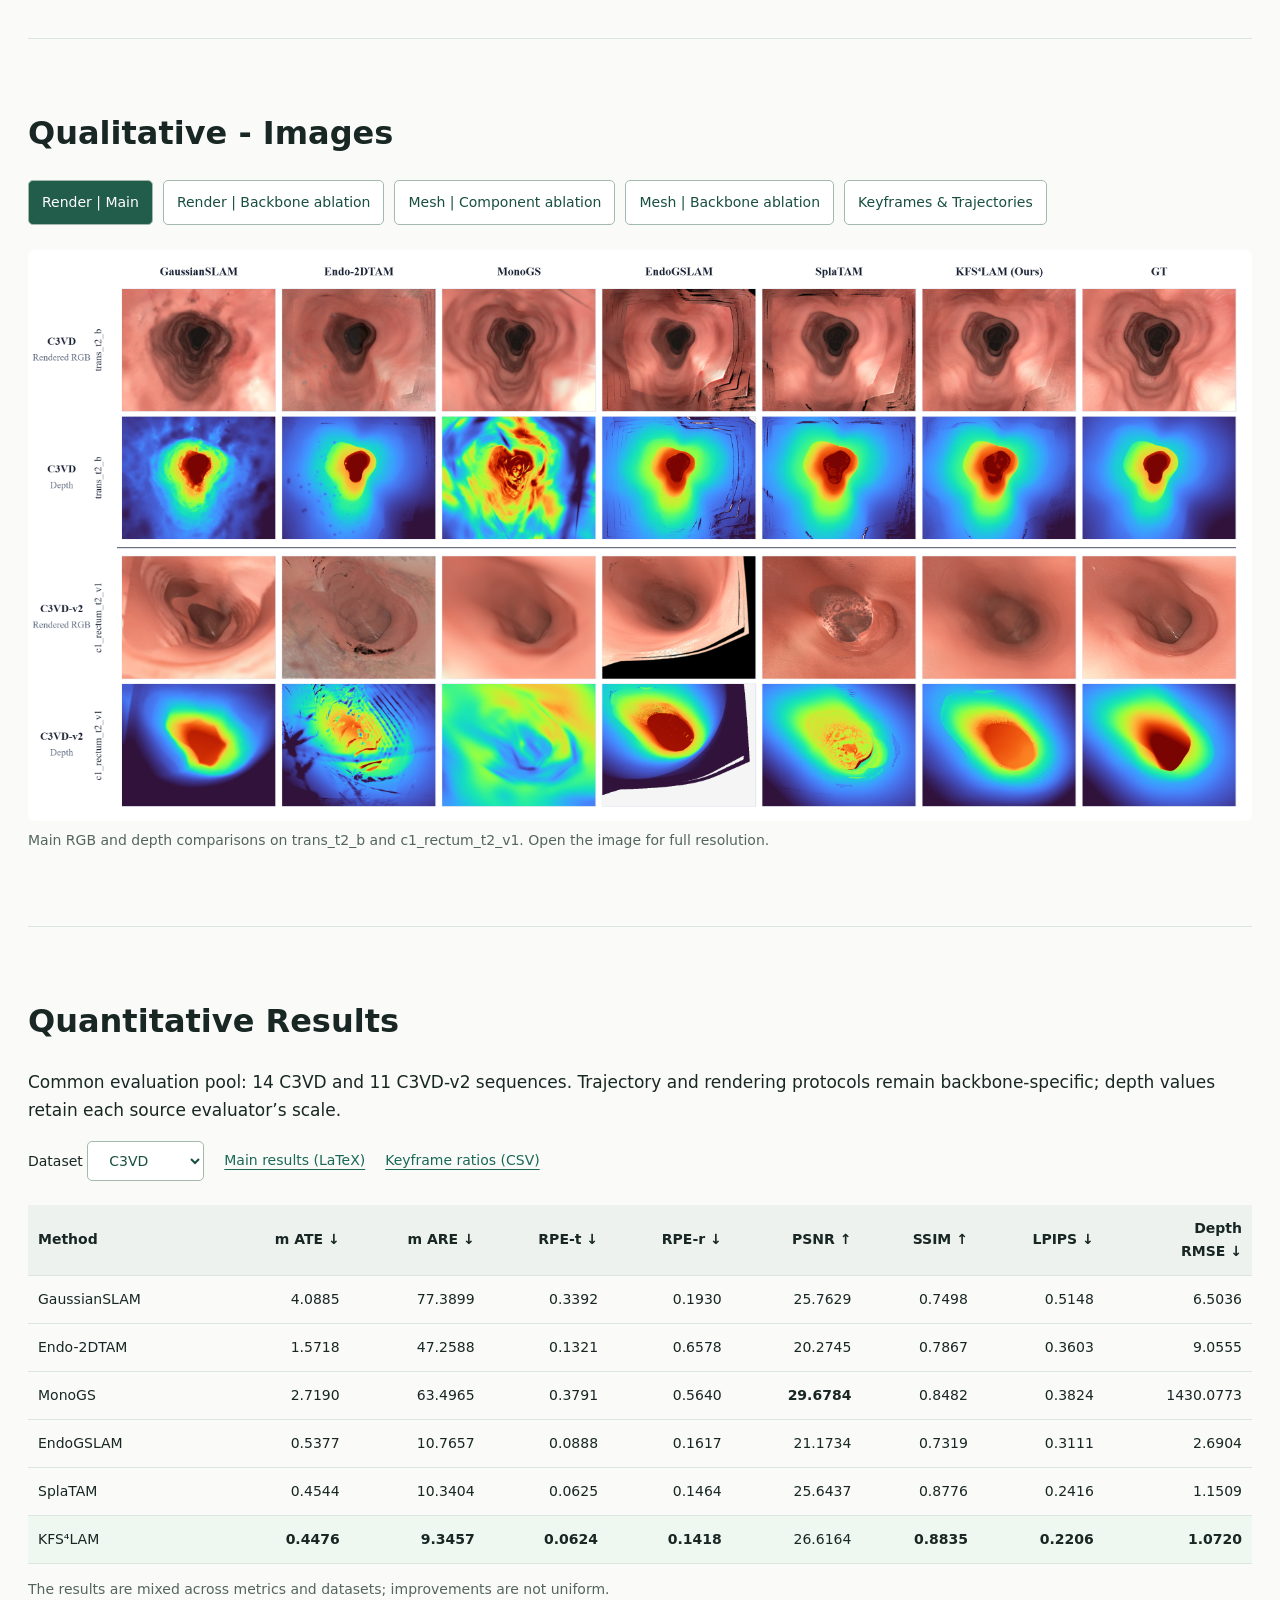
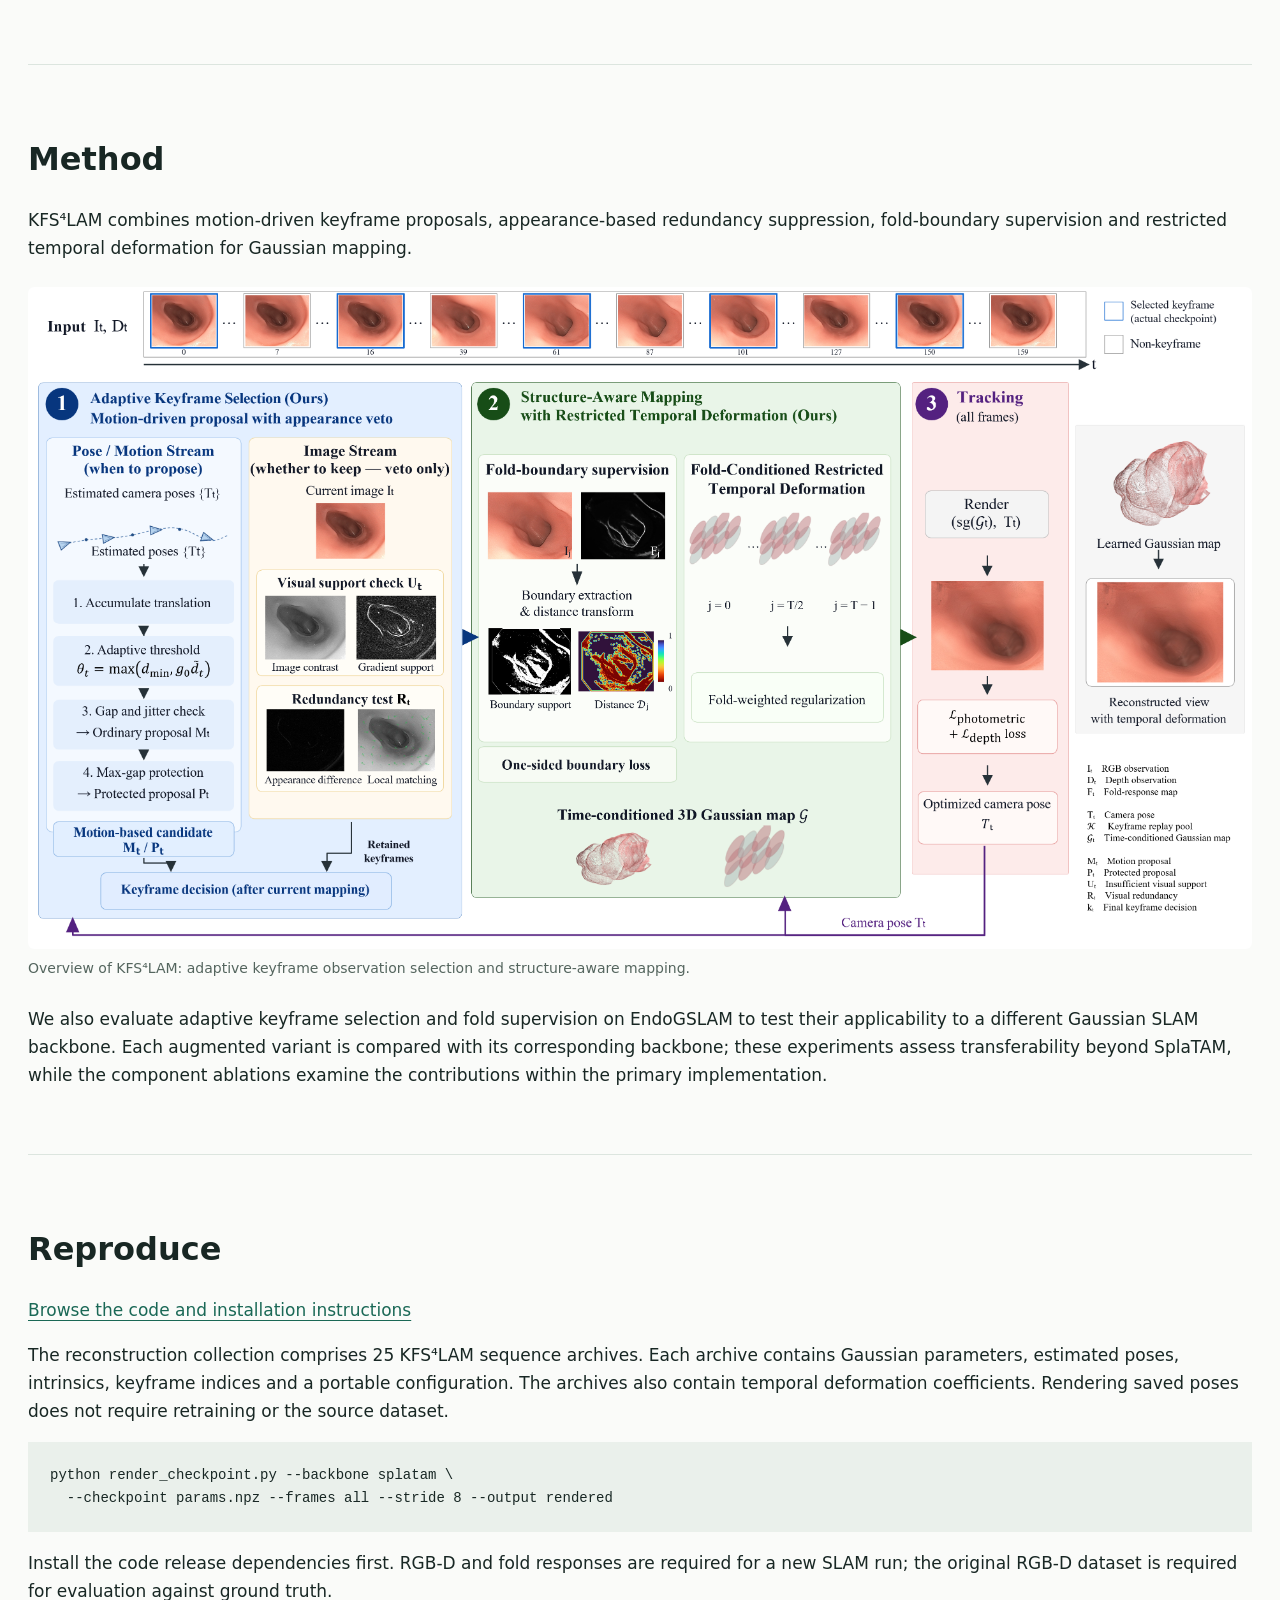
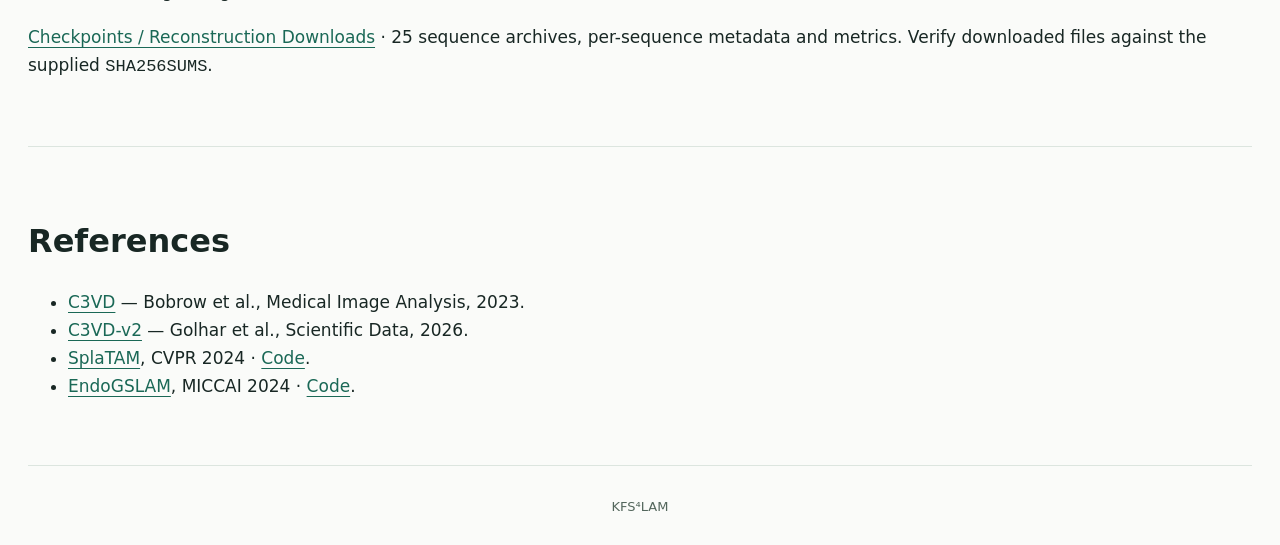
==== commit f73f6885: "Synchronize comparison layout and navigation separators" ====
--- a/docs/index.html
+++ b/docs/index.html
@@ -1,5 +1,5 @@
 <!doctype html><html lang="en"><head><meta charset="utf-8"><meta name="viewport" content="width=device-width,initial-scale=1"><meta name="referrer" content="no-referrer"><title>KFS⁴LAM: Adaptive KeyFrame Selection with Structure-Aware Mapping for Endoscopic Gaussian Splatting SLAM</title><link rel="icon" href="data:,"><link rel="stylesheet" href="style.css"></head><body>
-<header><h1><span class="brand">KFS<sup>4</sup>LAM</span><span class="title-rest">: Adaptive KeyFrame Selection with Structure-Aware Mapping for Endoscopic Gaussian Splatting SLAM</span></h1><nav aria-label="Page navigation"><a href="https://anonymous.4open.science/r/KFS4LAM/">Code</a><span aria-hidden="true">|</span><a href="#videos">Qualitative - Videos</a><span aria-hidden="true">|</span><a href="#qualitative">Qualitative - Images</a><span aria-hidden="true">|</span><a href="#results">Quantitative Results</a><span aria-hidden="true">|</span><a href="#method">Method</a><span aria-hidden="true">|</span><a href="#reproduce">Reproduce</a></nav></header><main>
+<header><h1><span class="brand">KFS<sup>4</sup>LAM</span><span class="title-rest">: Adaptive KeyFrame Selection with Structure-Aware Mapping for Endoscopic Gaussian Splatting SLAM</span></h1><nav aria-label="Page navigation"><a href="https://anonymous.4open.science/r/KFS4LAM/">Code</a><span aria-hidden="true">|</span><a href="#videos">Qualitative - Videos</a><span class="nav-comma" aria-hidden="true">,</span><a href="#qualitative">Qualitative - Images</a><span class="nav-comma" aria-hidden="true">,</span><a href="#results">Quantitative Results</a><span aria-hidden="true">|</span><a href="#method">Method</a><span aria-hidden="true">|</span><a href="#reproduce">Reproduce</a></nav></header><main>
 <section id="videos"><h2>Qualitative - Videos</h2><p>Compare synchronized RGB and depth across GaussianSLAM, Endo-2DTAM, MonoGS, EndoGSLAM, SplaTAM, KFS⁴LAM and GT. Below, follow the camera through an accumulating colored surface, compare estimated trajectories with GT, and inspect the current KFS⁴LAM render.</p><div class="controls"><label>Sequence <select id="video-sequence"><option value="c2_sigmoid_t2_v1">C3VD_v2 (c2_sigmoid_t2_v1)</option><option value="trans_t2_b">C3VD (trans_t2_b)</option><option value="trans_t2_c">C3VD (trans_t2_c) · EndoGSLAM backbone</option></select></label></div><figure><video id="splatam-video" controls preload="metadata" playsinline poster="assets/c2_sigmoid_t2_v1__rgbd_surface_preview.png" ><source src="assets/c2_sigmoid_t2_v1__comparison_rgbd_surface.webm" type="video/webm"><source src="assets/c2_sigmoid_t2_v1__comparison_rgbd_surface.mp4" type="video/mp4"></video><figcaption><a id="splatam-download" href="assets/c2_sigmoid_t2_v1__comparison_rgbd_surface.mp4" download>Download MP4</a> · <a id="mesh-download" href="assets/c2_sigmoid_t2_v1__observed_surface.ply" download>Download RGB surface</a> · <a id="video-manifest" href="assets/c2_sigmoid_t2_v1__comparison_rgbd_surface.json">Frame correspondence</a> · <a href="assets/video_metrics.json">Video metrics &amp; protocol</a></figcaption></figure><p class="note">The surface accumulates local patches from rendered RGB-D observations as the camera advances. Gaps remain open; no global hole filling is applied. This is a final-checkpoint replay, not a recording of intermediate optimization states. Estimated trajectories are Sim3-aligned to GT.</p><p class="note">Trajectory legends report mean ATE in millimeters after Sim3 alignment. Video rendering metrics are averaged over the exact displayed frames at 675 × 540, using a shared depth-unit convention; these are supplementary diagnostics, distinct from the main-table evaluation. PSNR or depth RMSE annotations are shown when KFS⁴LAM ranks in the top two for that metric; annotated rows include all six methods.</p><p class="note">Depth uses one shared color range per sequence; white denotes invalid depth. MonoGS depth is converted using its saved trajectory-scale alignment. Exact original frames are matched across methods. Playback is 12 fps and does not represent SLAM runtime.</p><details><summary>Backbone comparison and run provenance</summary><p>The trans_t2_c example uses the EndoGSLAM run associated with the trajectory illustration; the other two use the SplaTAM implementation. EndoGSLAM provides an additional backbone for evaluating whether the keyframe-selection and fold-supervision modules are applicable beyond SplaTAM.</p></details></section>
 <section id="qualitative"><h2>Qualitative - Images</h2><div class="tabs"><button class="active" data-img="render_comparison.png">Render | Main</button><button data-img="ablation_render.svg">Render | Backbone ablation</button><button data-img="mesh_comparison.png">Mesh | Component ablation</button><button data-img="mesh_backbone_ablation.png">Mesh | Backbone ablation</button><button data-img="keyframe_trajectories.png">Keyframes &amp; Trajectories</button></div><figure><a id="fullsize" href="assets/render_comparison.png"><img id="comparison" src="assets/render_comparison.png" alt="Main RGB and depth comparison" loading="lazy"></a><figcaption id="comparison-caption">Main RGB and depth comparisons on trans_t2_b and c1_rectum_t2_v1. Open the image for full resolution.</figcaption></figure></section>
 <section id="results"><h2>Quantitative Results</h2><p>Common evaluation pool: 14 C3VD and 11 C3VD-v2 sequences. Trajectory and rendering protocols remain backbone-specific; depth values retain each source evaluator’s scale.</p><div class="controls"><label>Dataset <select id="dataset"><option value="0">C3VD</option><option value="8">C3VD-v2</option></select></label><a href="main_results.tex" download>Main results (LaTeX)</a><a href="keyframe_ratios.csv" download>Keyframe ratios (CSV)</a></div><div class="table-wrap"><table><thead><tr><th>Method</th><th>m ATE ↓</th><th>m ARE ↓</th><th>RPE-t ↓</th><th>RPE-r ↓</th><th>PSNR ↑</th><th>SSIM ↑</th><th>LPIPS ↓</th><th>Depth<br>RMSE ↓</th></tr></thead><tbody id="scores"></tbody></table></div><p class="note">The results are mixed across metrics and datasets; improvements are not uniform. </p></section>
--- a/docs/style.css
+++ b/docs/style.css
@@ -6,3 +6,5 @@
 #videos .video-grid{display:block}#videos figure{margin:12px 0}#videos video{width:100%;height:auto}
 
 header{padding:36px 20px 25px}header h1{max-width:1160px;margin:0 auto 26px;line-height:1.4;font-size:34px;font-weight:500}header .brand{font-size:52px;font-weight:750;white-space:nowrap}header .brand sup{font-size:.5em}header .title-rest{font-size:32px}header nav{display:flex;flex-wrap:nowrap;gap:12px;justify-content:center;align-items:center;white-space:nowrap;overflow-x:auto;font-size:15px;padding:7px 0}header nav span{color:#93a69b}.tabs{justify-content:flex-start;gap:10px}.tabs button{font-size:14px;padding:10px 13px}details{font-size:14px;color:#54655e}details summary{cursor:pointer}#videos video{max-height:none}section{scroll-margin-top:20px}@media(max-width:900px){header nav{justify-content:flex-start}header h1 .brand{font-size:42px}header .title-rest{font-size:25px}}
+
+header nav .nav-comma{margin-left:-10px;margin-right:-6px;color:inherit}
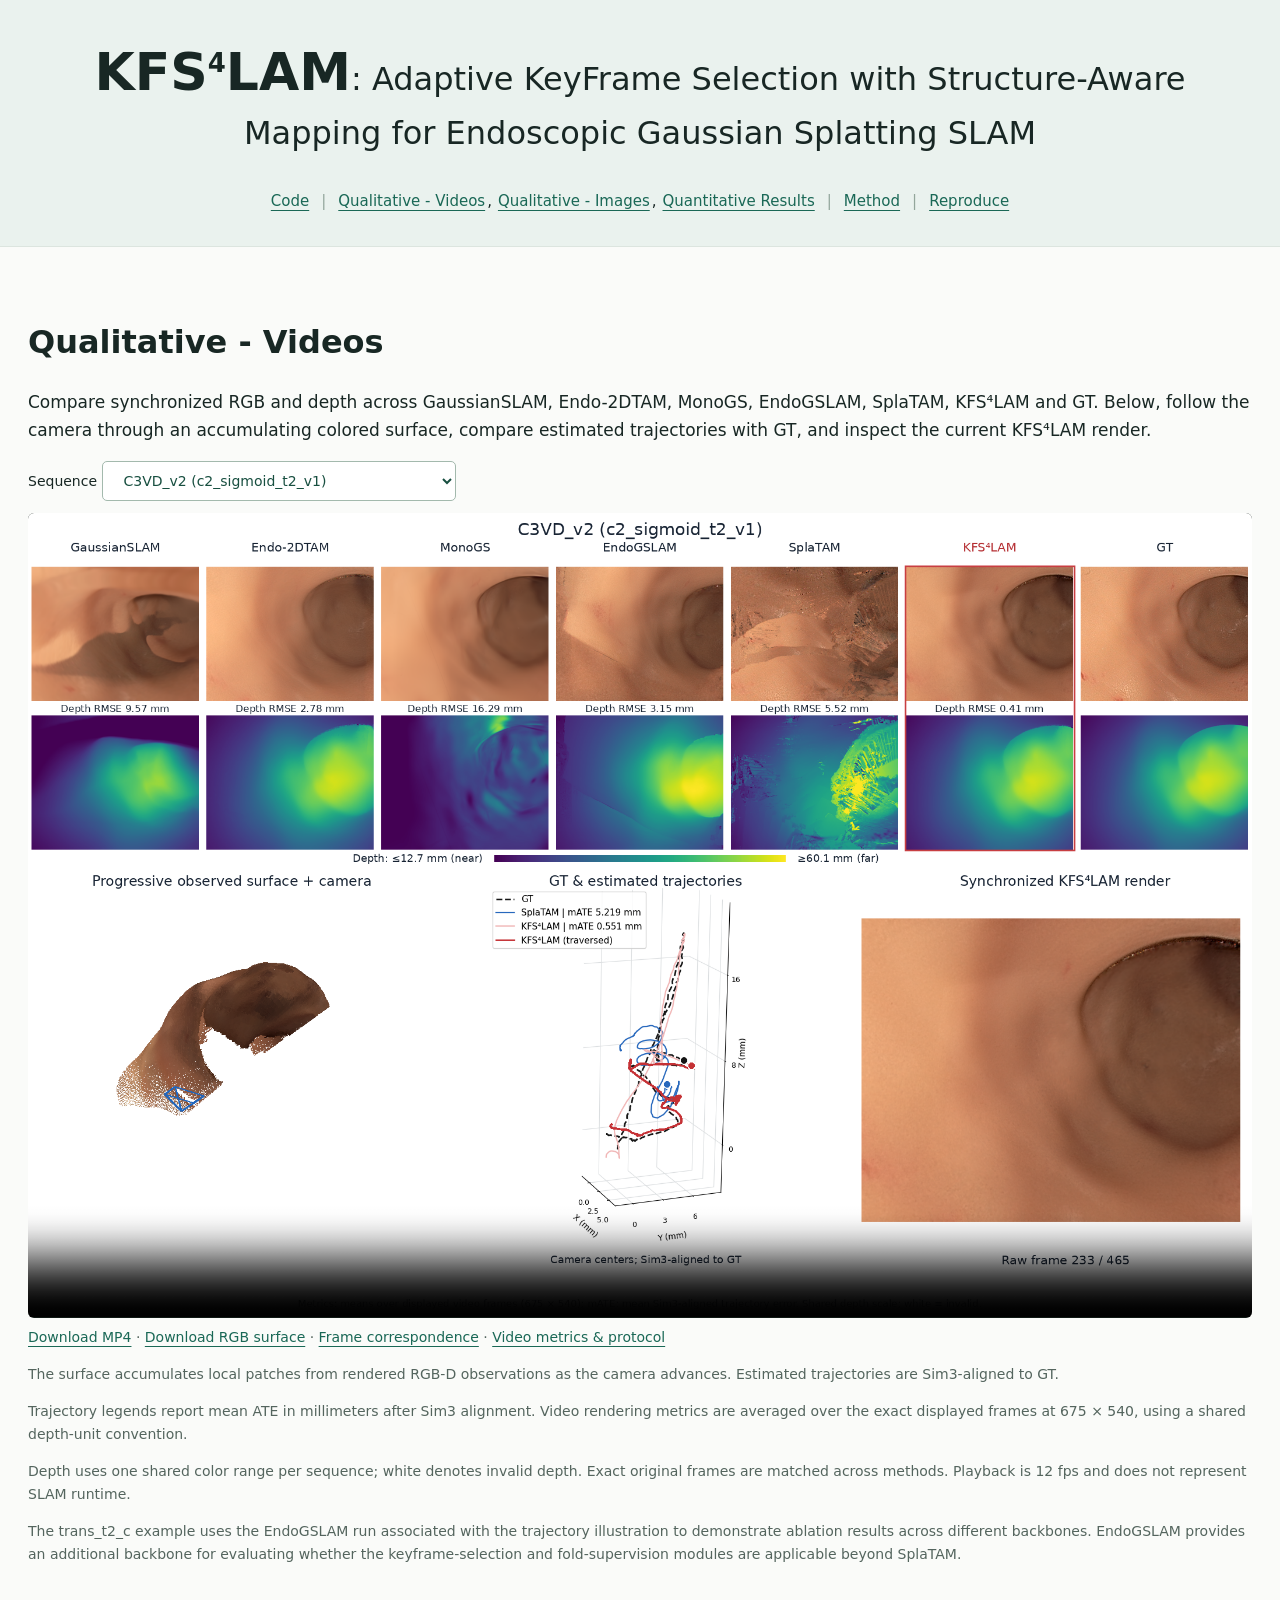
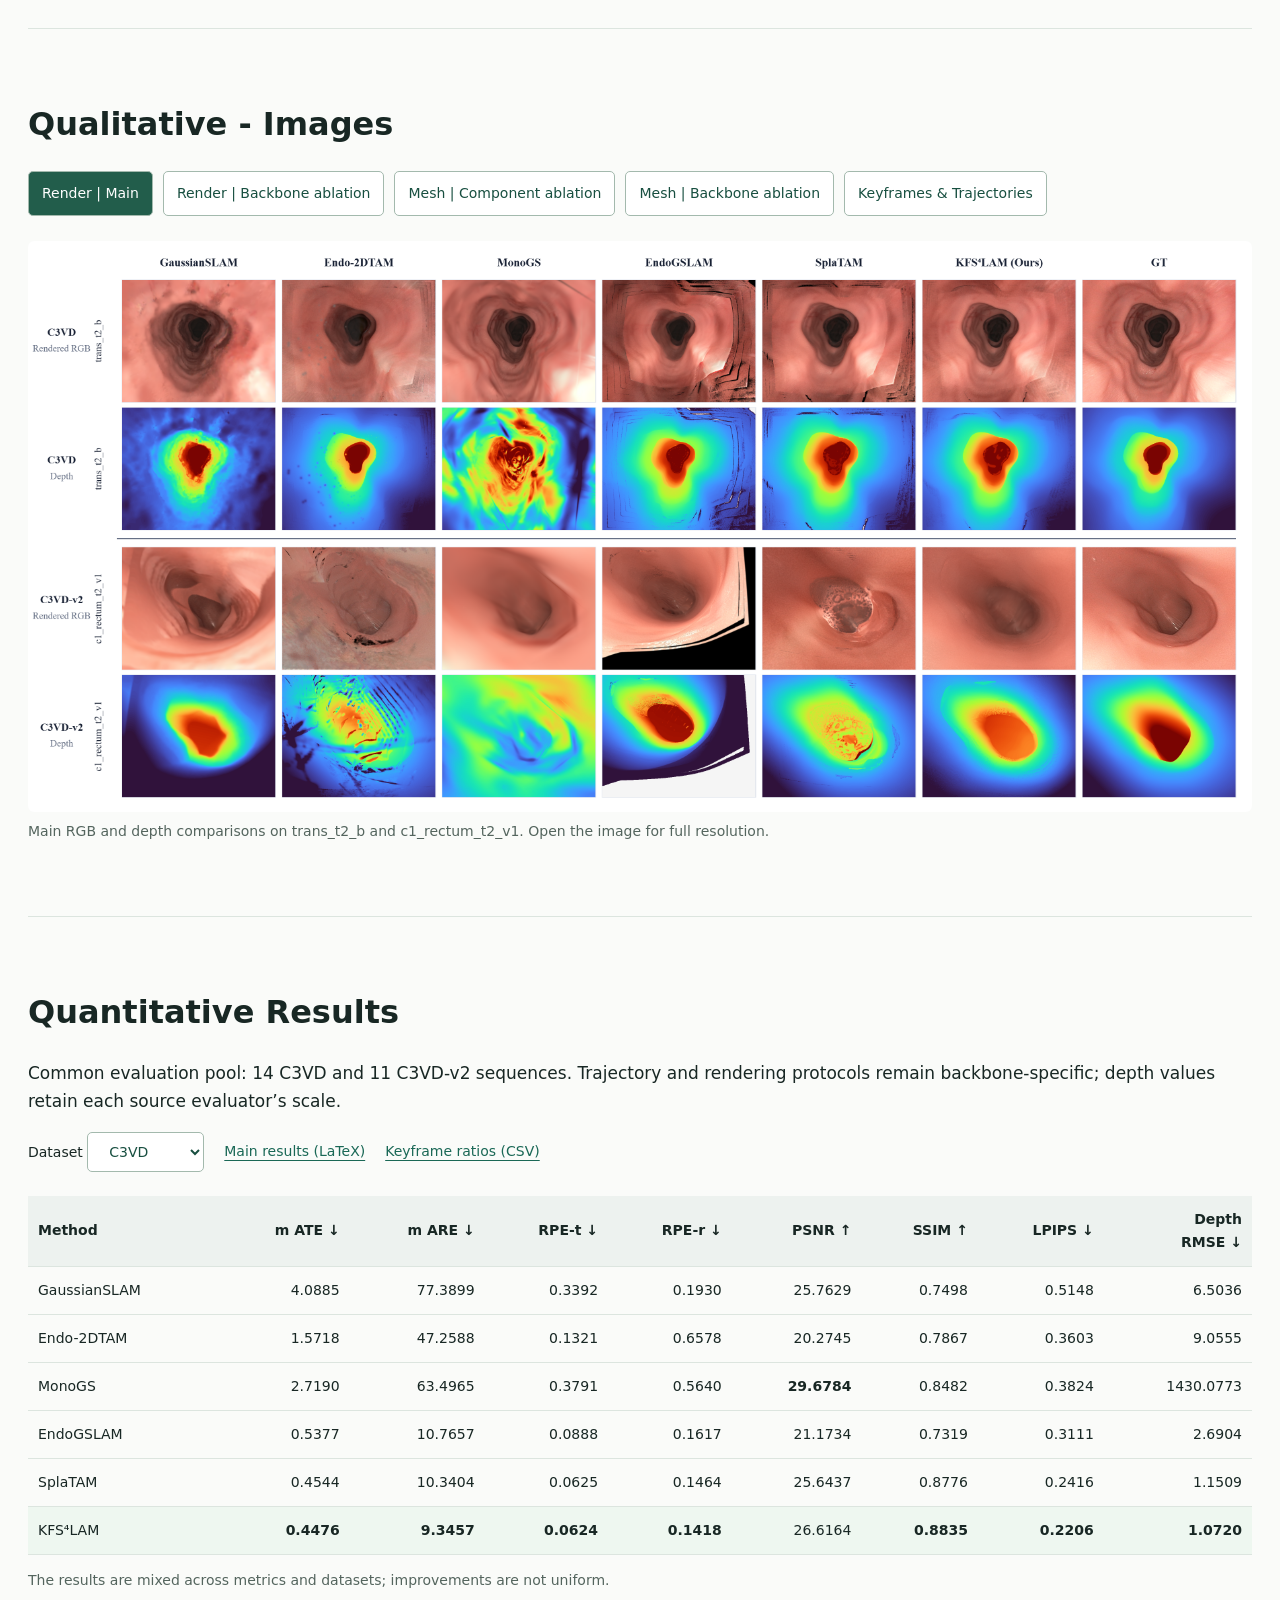
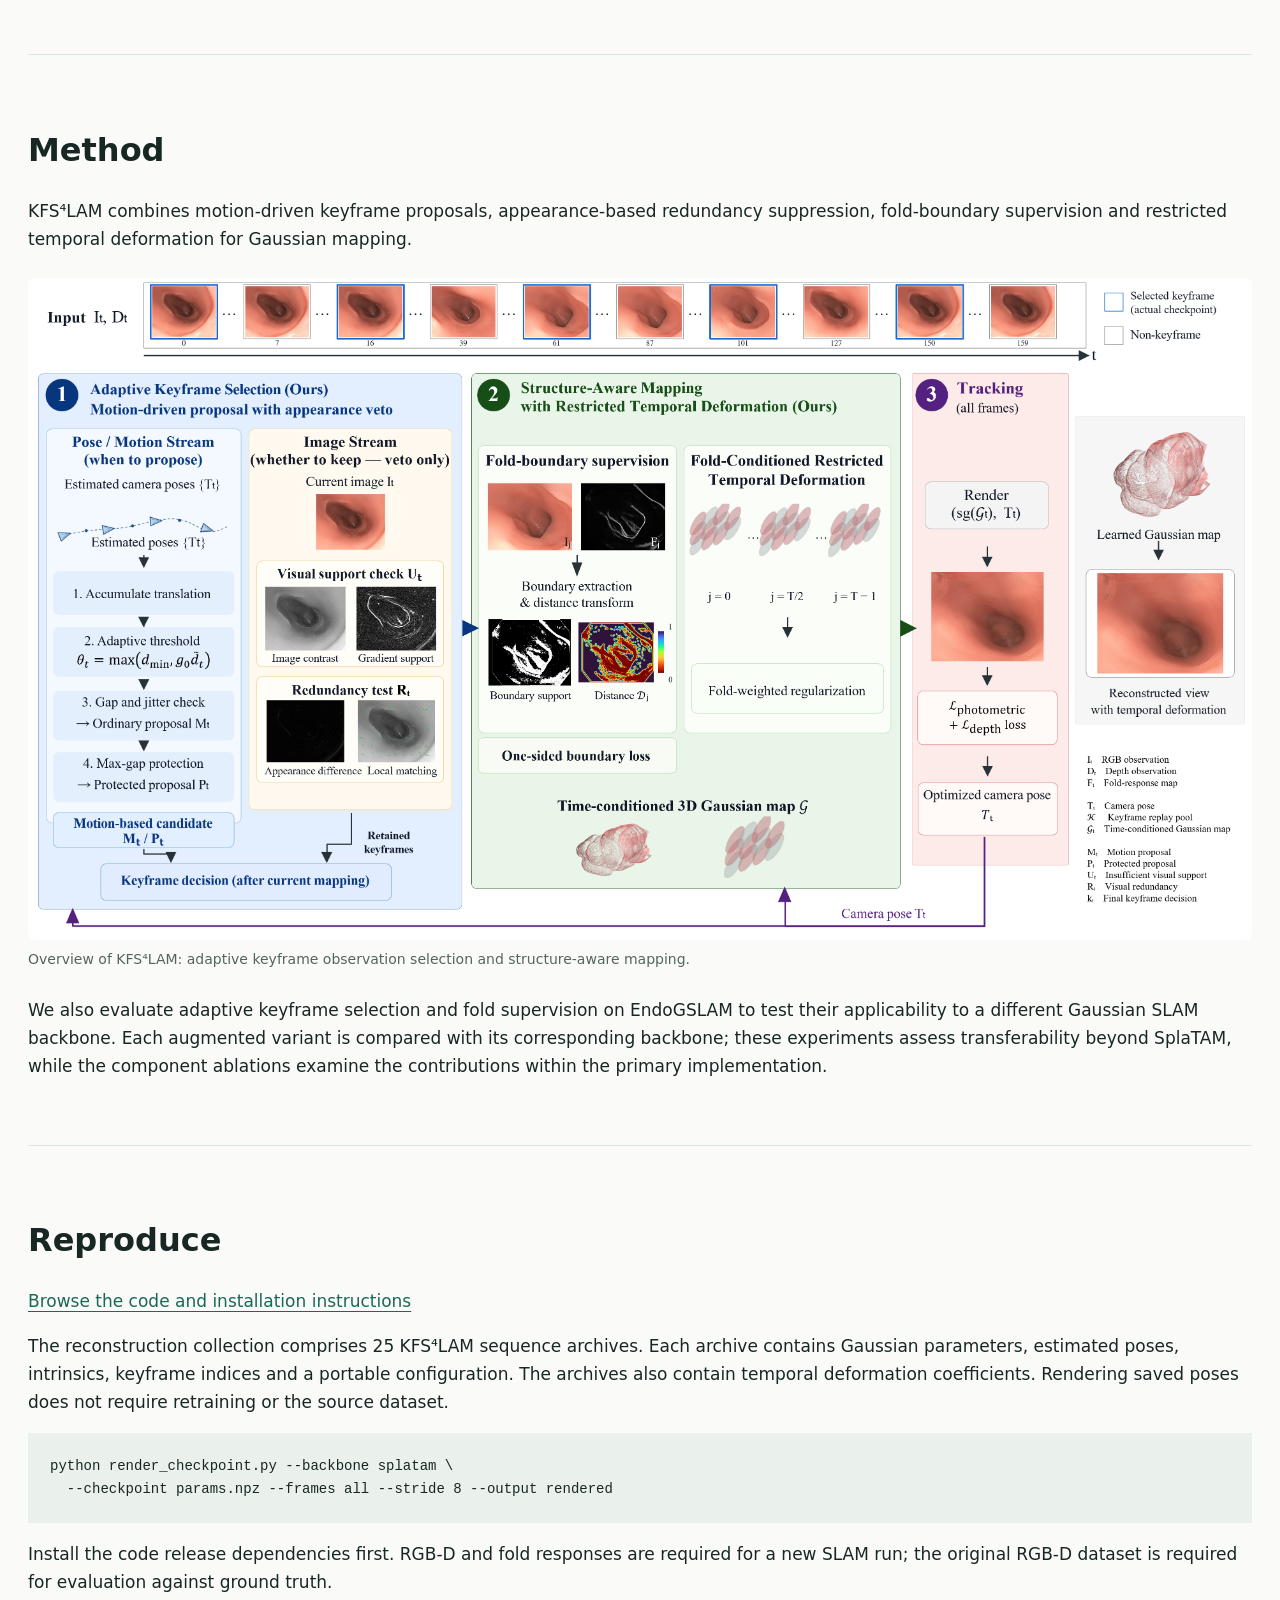
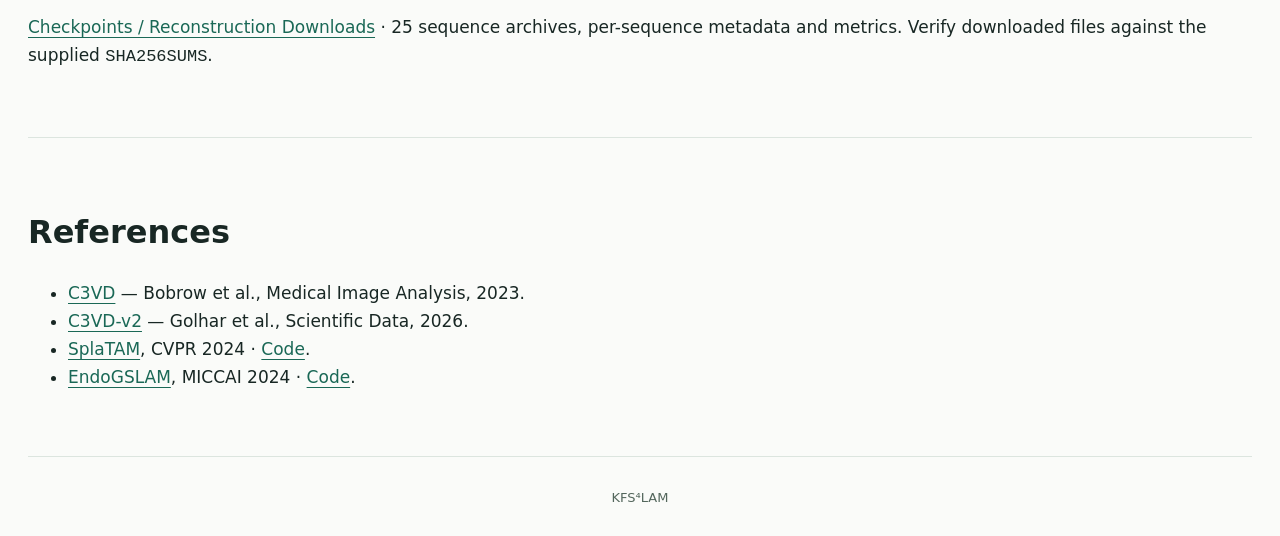
==== commit 3999f118: "Synchronize concise video descriptions" ====
--- a/docs/index.html
+++ b/docs/index.html
@@ -1,6 +1,6 @@
 <!doctype html><html lang="en"><head><meta charset="utf-8"><meta name="viewport" content="width=device-width,initial-scale=1"><meta name="referrer" content="no-referrer"><title>KFS⁴LAM: Adaptive KeyFrame Selection with Structure-Aware Mapping for Endoscopic Gaussian Splatting SLAM</title><link rel="icon" href="data:,"><link rel="stylesheet" href="style.css"></head><body>
 <header><h1><span class="brand">KFS<sup>4</sup>LAM</span><span class="title-rest">: Adaptive KeyFrame Selection with Structure-Aware Mapping for Endoscopic Gaussian Splatting SLAM</span></h1><nav aria-label="Page navigation"><a href="https://anonymous.4open.science/r/KFS4LAM/">Code</a><span aria-hidden="true">|</span><a href="#videos">Qualitative - Videos</a><span class="nav-comma" aria-hidden="true">,</span><a href="#qualitative">Qualitative - Images</a><span class="nav-comma" aria-hidden="true">,</span><a href="#results">Quantitative Results</a><span aria-hidden="true">|</span><a href="#method">Method</a><span aria-hidden="true">|</span><a href="#reproduce">Reproduce</a></nav></header><main>
-<section id="videos"><h2>Qualitative - Videos</h2><p>Compare synchronized RGB and depth across GaussianSLAM, Endo-2DTAM, MonoGS, EndoGSLAM, SplaTAM, KFS⁴LAM and GT. Below, follow the camera through an accumulating colored surface, compare estimated trajectories with GT, and inspect the current KFS⁴LAM render.</p><div class="controls"><label>Sequence <select id="video-sequence"><option value="c2_sigmoid_t2_v1">C3VD_v2 (c2_sigmoid_t2_v1)</option><option value="trans_t2_b">C3VD (trans_t2_b)</option><option value="trans_t2_c">C3VD (trans_t2_c) · EndoGSLAM backbone</option></select></label></div><figure><video id="splatam-video" controls preload="metadata" playsinline poster="assets/c2_sigmoid_t2_v1__rgbd_surface_preview.png" ><source src="assets/c2_sigmoid_t2_v1__comparison_rgbd_surface.webm" type="video/webm"><source src="assets/c2_sigmoid_t2_v1__comparison_rgbd_surface.mp4" type="video/mp4"></video><figcaption><a id="splatam-download" href="assets/c2_sigmoid_t2_v1__comparison_rgbd_surface.mp4" download>Download MP4</a> · <a id="mesh-download" href="assets/c2_sigmoid_t2_v1__observed_surface.ply" download>Download RGB surface</a> · <a id="video-manifest" href="assets/c2_sigmoid_t2_v1__comparison_rgbd_surface.json">Frame correspondence</a> · <a href="assets/video_metrics.json">Video metrics &amp; protocol</a></figcaption></figure><p class="note">The surface accumulates local patches from rendered RGB-D observations as the camera advances. Gaps remain open; no global hole filling is applied. This is a final-checkpoint replay, not a recording of intermediate optimization states. Estimated trajectories are Sim3-aligned to GT.</p><p class="note">Trajectory legends report mean ATE in millimeters after Sim3 alignment. Video rendering metrics are averaged over the exact displayed frames at 675 × 540, using a shared depth-unit convention; these are supplementary diagnostics, distinct from the main-table evaluation. PSNR or depth RMSE annotations are shown when KFS⁴LAM ranks in the top two for that metric; annotated rows include all six methods.</p><p class="note">Depth uses one shared color range per sequence; white denotes invalid depth. MonoGS depth is converted using its saved trajectory-scale alignment. Exact original frames are matched across methods. Playback is 12 fps and does not represent SLAM runtime.</p><details><summary>Backbone comparison and run provenance</summary><p>The trans_t2_c example uses the EndoGSLAM run associated with the trajectory illustration; the other two use the SplaTAM implementation. EndoGSLAM provides an additional backbone for evaluating whether the keyframe-selection and fold-supervision modules are applicable beyond SplaTAM.</p></details></section>
+<section id="videos"><h2>Qualitative - Videos</h2><p>Compare synchronized RGB and depth across GaussianSLAM, Endo-2DTAM, MonoGS, EndoGSLAM, SplaTAM, KFS⁴LAM and GT. Below, follow the camera through an accumulating colored surface, compare estimated trajectories with GT, and inspect the current KFS⁴LAM render.</p><div class="controls"><label>Sequence <select id="video-sequence"><option value="c2_sigmoid_t2_v1">C3VD_v2 (c2_sigmoid_t2_v1)</option><option value="trans_t2_b">C3VD (trans_t2_b)</option><option value="trans_t2_c">C3VD (trans_t2_c) · EndoGSLAM backbone</option></select></label></div><figure><video id="splatam-video" controls preload="metadata" playsinline poster="assets/c2_sigmoid_t2_v1__rgbd_surface_preview.png" ><source src="assets/c2_sigmoid_t2_v1__comparison_rgbd_surface.webm" type="video/webm"><source src="assets/c2_sigmoid_t2_v1__comparison_rgbd_surface.mp4" type="video/mp4"></video><figcaption><a id="splatam-download" href="assets/c2_sigmoid_t2_v1__comparison_rgbd_surface.mp4" download>Download MP4</a> · <a id="mesh-download" href="assets/c2_sigmoid_t2_v1__observed_surface.ply" download>Download RGB surface</a> · <a id="video-manifest" href="assets/c2_sigmoid_t2_v1__comparison_rgbd_surface.json">Frame correspondence</a> · <a href="assets/video_metrics.json">Video metrics &amp; protocol</a></figcaption></figure><p class="note">The surface accumulates local patches from rendered RGB-D observations as the camera advances. Estimated trajectories are Sim3-aligned to GT.</p><p class="note">Trajectory legends report mean ATE in millimeters after Sim3 alignment. Video rendering metrics are averaged over the exact displayed frames at 675 × 540, using a shared depth-unit convention.</p><p class="note">Depth uses one shared color range per sequence; white denotes invalid depth. Exact original frames are matched across methods. Playback is 12 fps and does not represent SLAM runtime.</p><p class="note">The trans_t2_c example uses the EndoGSLAM run associated with the trajectory illustration to demonstrate ablation results across different backbones. EndoGSLAM provides an additional backbone for evaluating whether the keyframe-selection and fold-supervision modules are applicable beyond SplaTAM.</p></section>
 <section id="qualitative"><h2>Qualitative - Images</h2><div class="tabs"><button class="active" data-img="render_comparison.png">Render | Main</button><button data-img="ablation_render.svg">Render | Backbone ablation</button><button data-img="mesh_comparison.png">Mesh | Component ablation</button><button data-img="mesh_backbone_ablation.png">Mesh | Backbone ablation</button><button data-img="keyframe_trajectories.png">Keyframes &amp; Trajectories</button></div><figure><a id="fullsize" href="assets/render_comparison.png"><img id="comparison" src="assets/render_comparison.png" alt="Main RGB and depth comparison" loading="lazy"></a><figcaption id="comparison-caption">Main RGB and depth comparisons on trans_t2_b and c1_rectum_t2_v1. Open the image for full resolution.</figcaption></figure></section>
 <section id="results"><h2>Quantitative Results</h2><p>Common evaluation pool: 14 C3VD and 11 C3VD-v2 sequences. Trajectory and rendering protocols remain backbone-specific; depth values retain each source evaluator’s scale.</p><div class="controls"><label>Dataset <select id="dataset"><option value="0">C3VD</option><option value="8">C3VD-v2</option></select></label><a href="main_results.tex" download>Main results (LaTeX)</a><a href="keyframe_ratios.csv" download>Keyframe ratios (CSV)</a></div><div class="table-wrap"><table><thead><tr><th>Method</th><th>m ATE ↓</th><th>m ARE ↓</th><th>RPE-t ↓</th><th>RPE-r ↓</th><th>PSNR ↑</th><th>SSIM ↑</th><th>LPIPS ↓</th><th>Depth<br>RMSE ↓</th></tr></thead><tbody id="scores"></tbody></table></div><p class="note">The results are mixed across metrics and datasets; improvements are not uniform. </p></section>
 <section id="method"><h2>Method</h2><p>KFS⁴LAM combines motion-driven keyframe proposals, appearance-based redundancy suppression, fold-boundary supervision and restricted temporal deformation for Gaussian mapping.</p><figure><a href="assets/pipeline.png"><img src="assets/pipeline.png" alt="Pipeline overview"></a><figcaption>Overview of KFS⁴LAM: adaptive keyframe observation selection and structure-aware mapping.</figcaption></figure><p>We also evaluate adaptive keyframe selection and fold supervision on EndoGSLAM to test their applicability to a different Gaussian SLAM backbone. Each augmented variant is compared with its corresponding backbone; these experiments assess transferability beyond SplaTAM, while the component ablations examine the contributions within the primary implementation.</p></section>
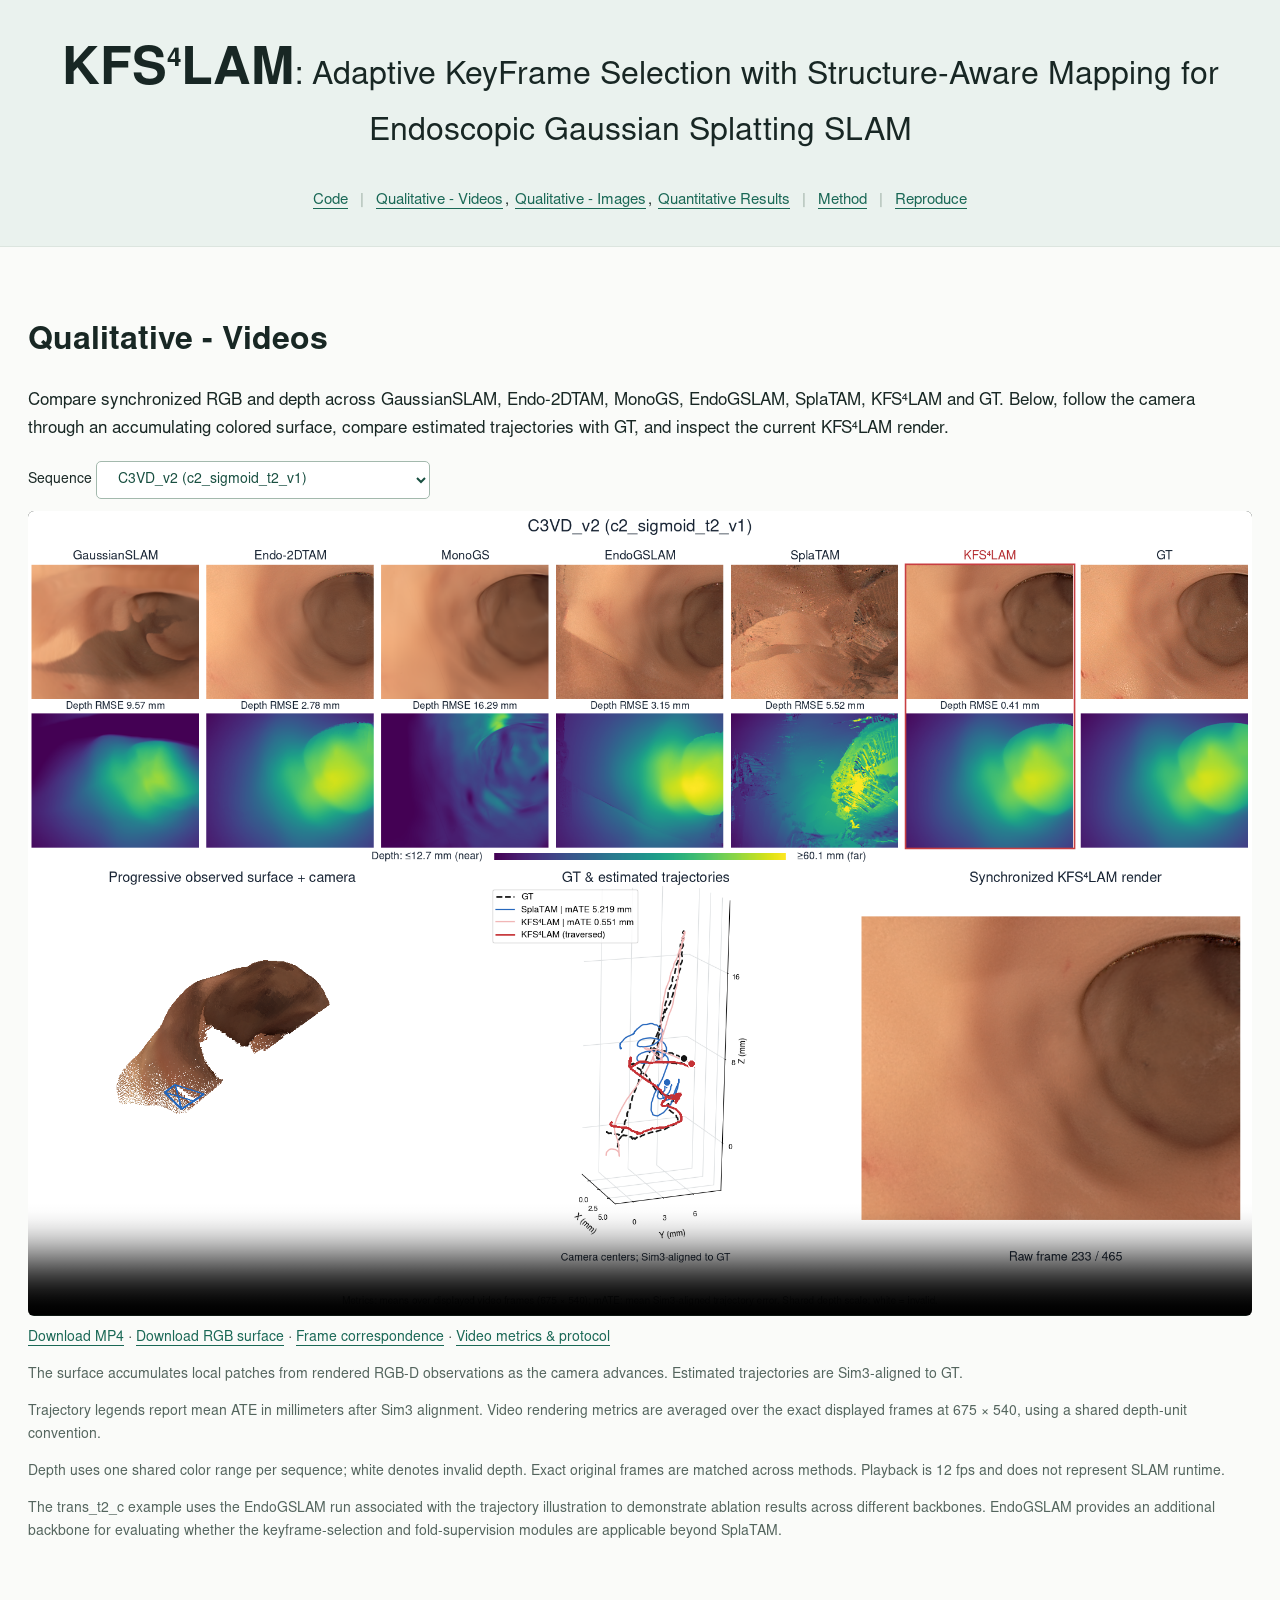
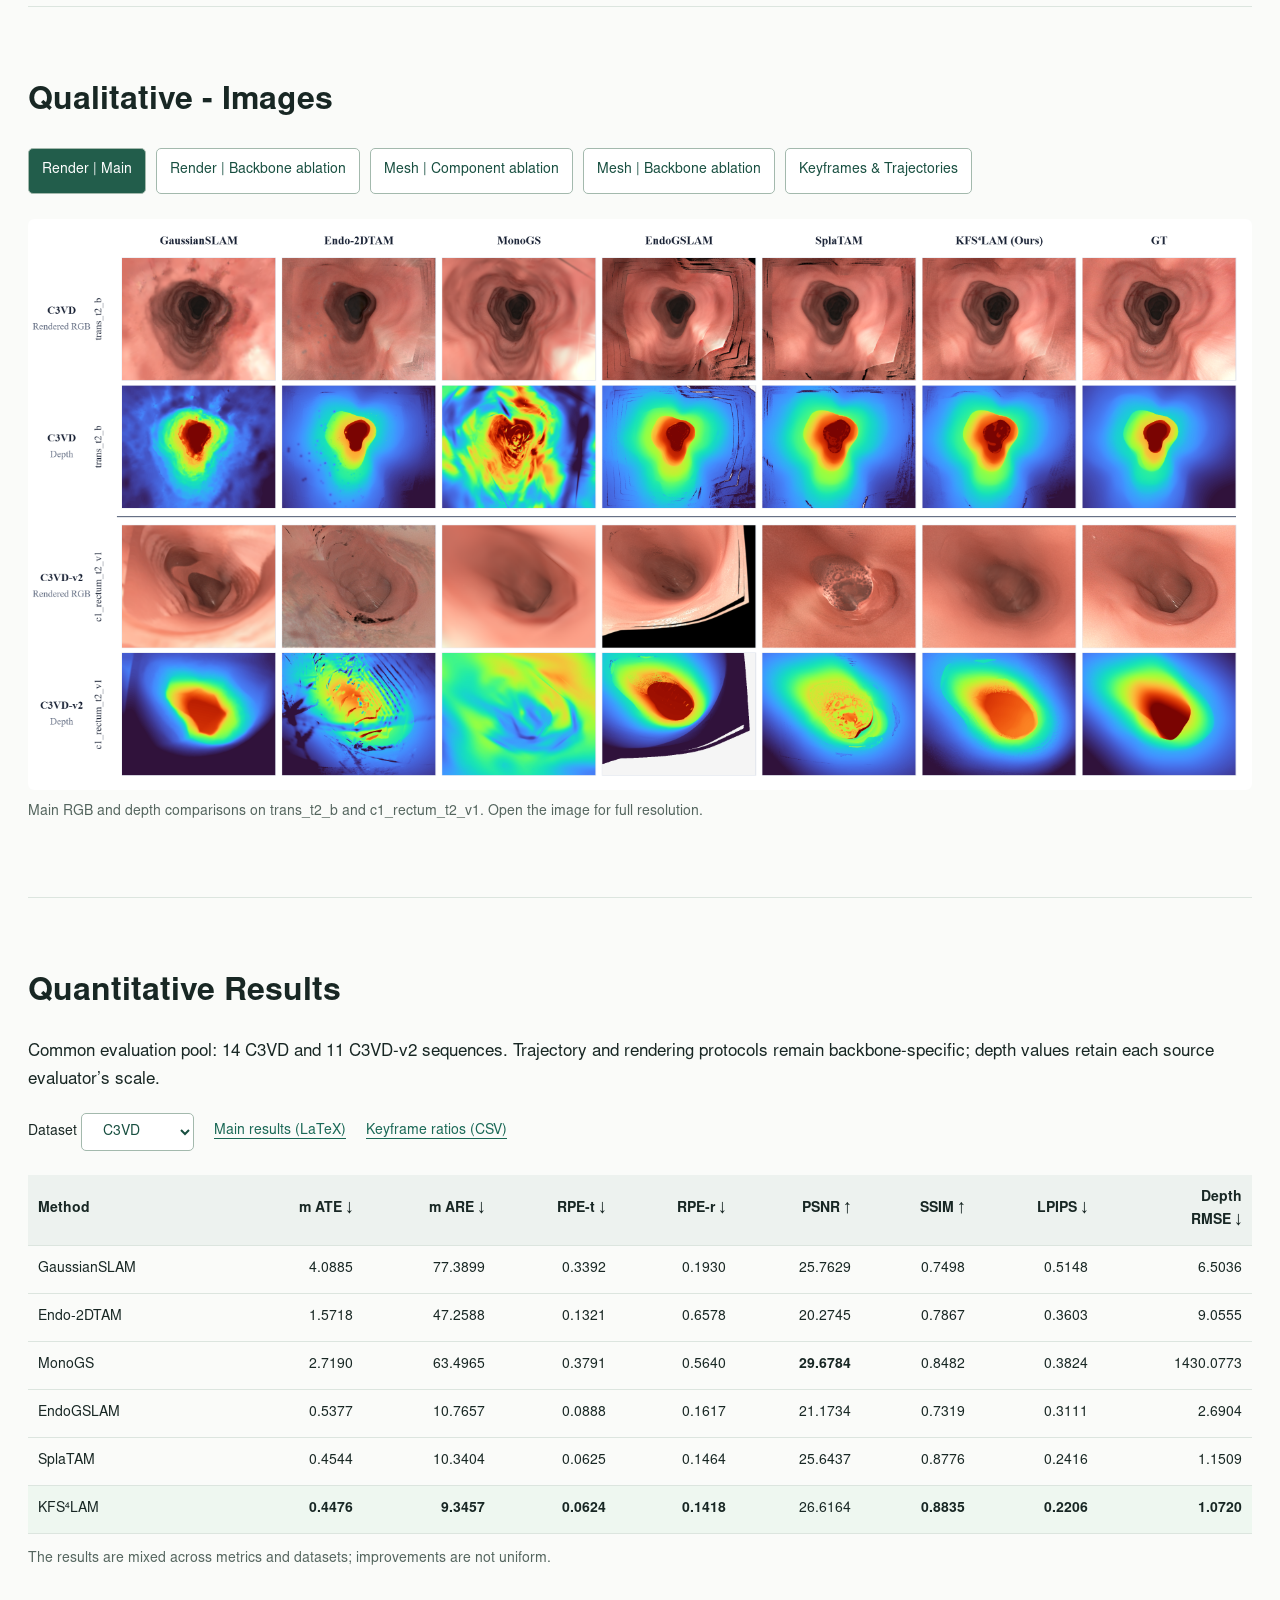
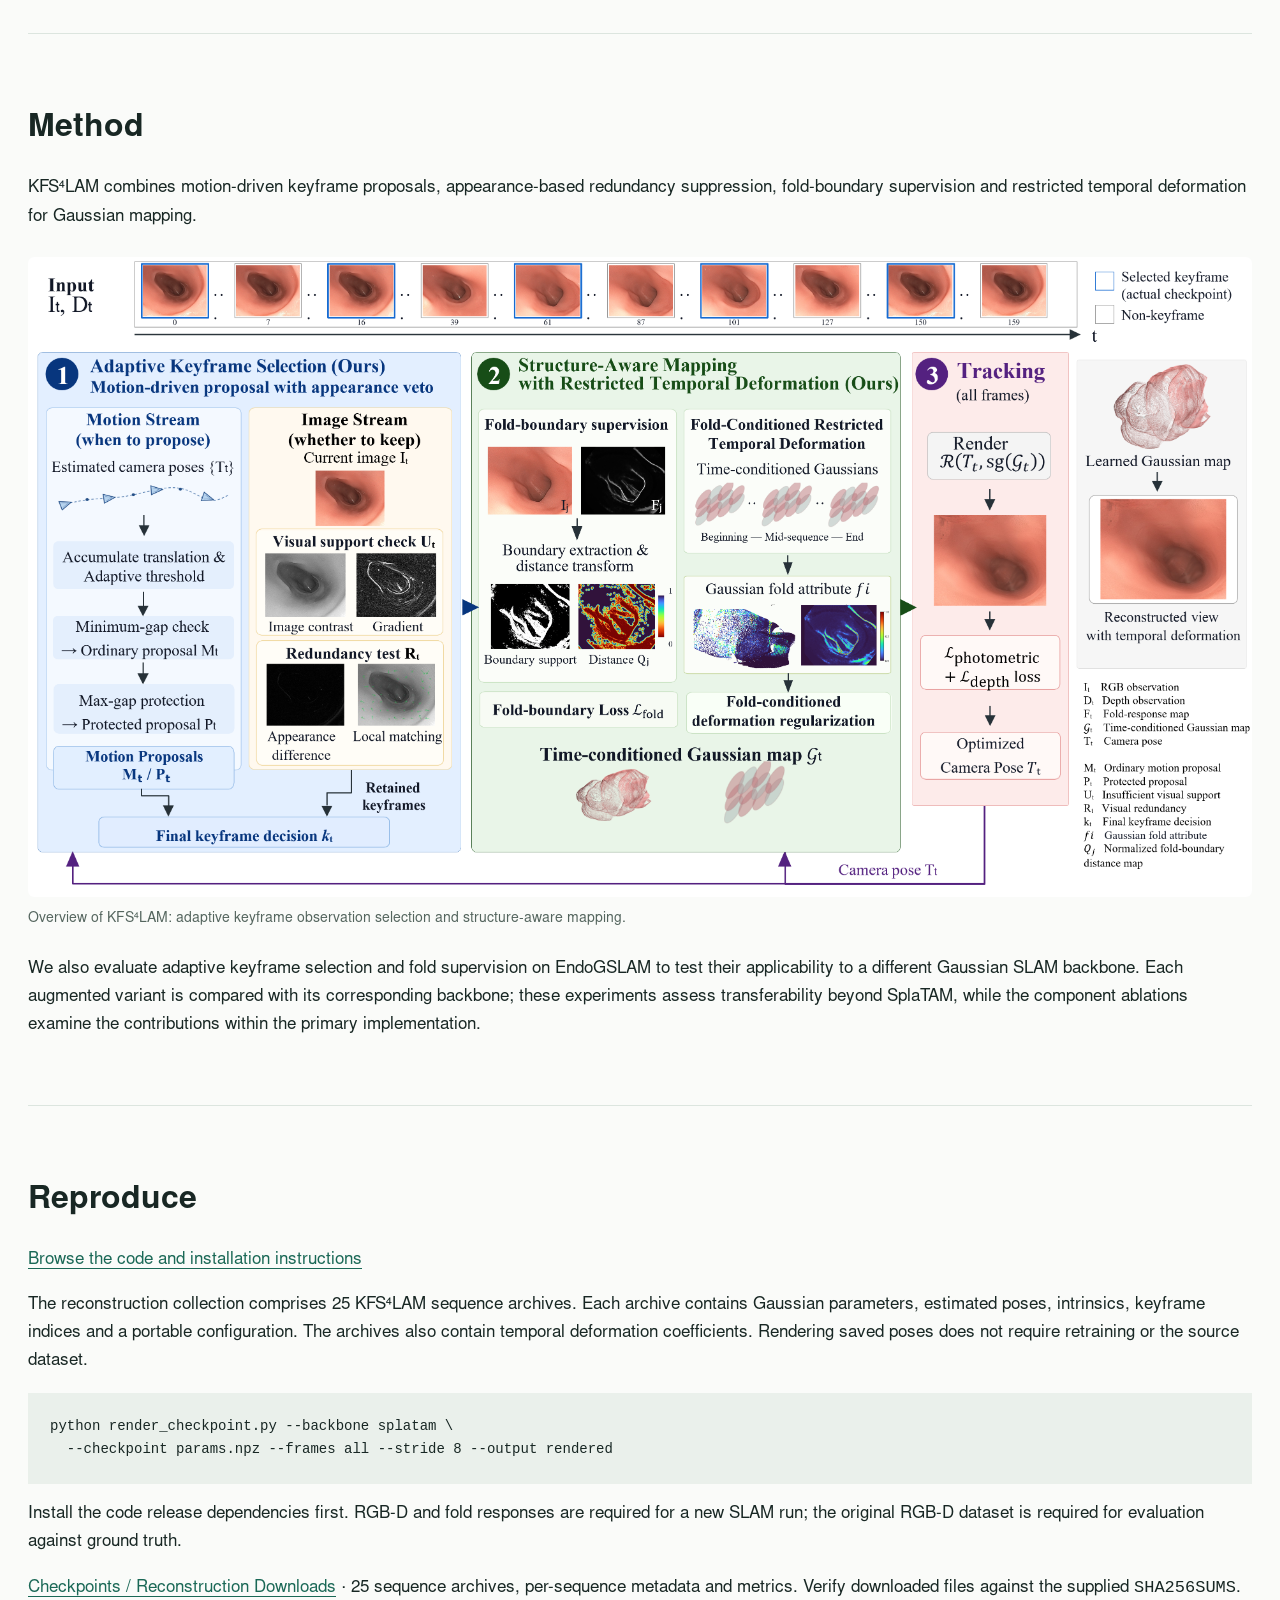
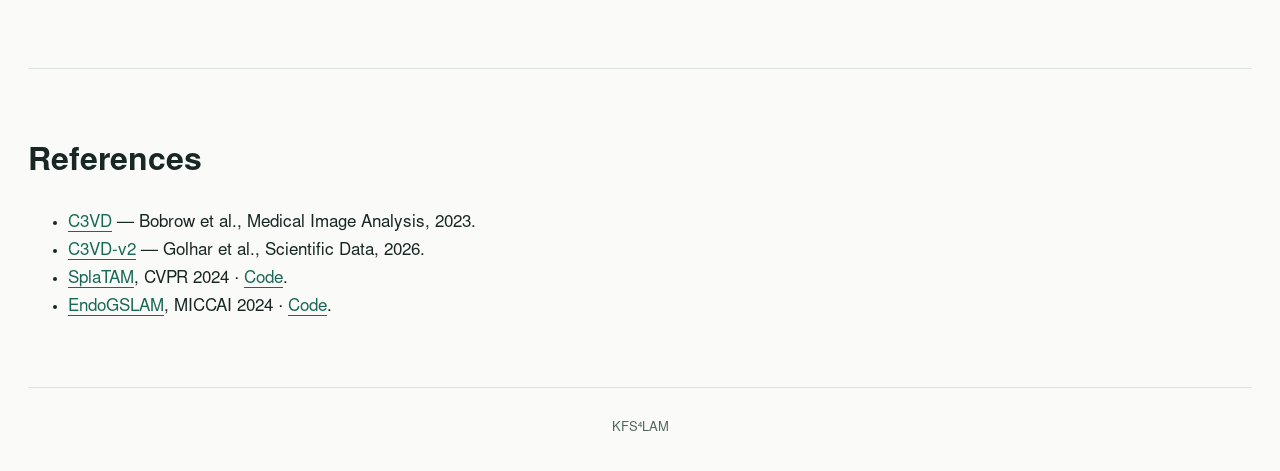
==== commit 358332e7: "Synchronize project page typography, videos and method diagram" ====
--- a/docs/index.html
+++ b/docs/index.html
@@ -1,10 +1,10 @@
-<!doctype html><html lang="en"><head><meta charset="utf-8"><meta name="viewport" content="width=device-width,initial-scale=1"><meta name="referrer" content="no-referrer"><title>KFS⁴LAM: Adaptive KeyFrame Selection with Structure-Aware Mapping for Endoscopic Gaussian Splatting SLAM</title><link rel="icon" href="data:,"><link rel="stylesheet" href="style.css"></head><body>
+<!doctype html><html lang="en"><head><meta charset="utf-8"><meta name="viewport" content="width=device-width,initial-scale=1"><meta name="referrer" content="no-referrer"><title>KFS⁴LAM: Adaptive KeyFrame Selection with Structure-Aware Mapping for Endoscopic Gaussian Splatting SLAM</title><link rel="icon" href="data:,"><link rel="stylesheet" href="style.css?v=20260916-apple"></head><body>
 <header><h1><span class="brand">KFS<sup>4</sup>LAM</span><span class="title-rest">: Adaptive KeyFrame Selection with Structure-Aware Mapping for Endoscopic Gaussian Splatting SLAM</span></h1><nav aria-label="Page navigation"><a href="https://anonymous.4open.science/r/KFS4LAM/">Code</a><span aria-hidden="true">|</span><a href="#videos">Qualitative - Videos</a><span class="nav-comma" aria-hidden="true">,</span><a href="#qualitative">Qualitative - Images</a><span class="nav-comma" aria-hidden="true">,</span><a href="#results">Quantitative Results</a><span aria-hidden="true">|</span><a href="#method">Method</a><span aria-hidden="true">|</span><a href="#reproduce">Reproduce</a></nav></header><main>
-<section id="videos"><h2>Qualitative - Videos</h2><p>Compare synchronized RGB and depth across GaussianSLAM, Endo-2DTAM, MonoGS, EndoGSLAM, SplaTAM, KFS⁴LAM and GT. Below, follow the camera through an accumulating colored surface, compare estimated trajectories with GT, and inspect the current KFS⁴LAM render.</p><div class="controls"><label>Sequence <select id="video-sequence"><option value="c2_sigmoid_t2_v1">C3VD_v2 (c2_sigmoid_t2_v1)</option><option value="trans_t2_b">C3VD (trans_t2_b)</option><option value="trans_t2_c">C3VD (trans_t2_c) · EndoGSLAM backbone</option></select></label></div><figure><video id="splatam-video" controls preload="metadata" playsinline poster="assets/c2_sigmoid_t2_v1__rgbd_surface_preview.png" ><source src="assets/c2_sigmoid_t2_v1__comparison_rgbd_surface.webm" type="video/webm"><source src="assets/c2_sigmoid_t2_v1__comparison_rgbd_surface.mp4" type="video/mp4"></video><figcaption><a id="splatam-download" href="assets/c2_sigmoid_t2_v1__comparison_rgbd_surface.mp4" download>Download MP4</a> · <a id="mesh-download" href="assets/c2_sigmoid_t2_v1__observed_surface.ply" download>Download RGB surface</a> · <a id="video-manifest" href="assets/c2_sigmoid_t2_v1__comparison_rgbd_surface.json">Frame correspondence</a> · <a href="assets/video_metrics.json">Video metrics &amp; protocol</a></figcaption></figure><p class="note">The surface accumulates local patches from rendered RGB-D observations as the camera advances. Estimated trajectories are Sim3-aligned to GT.</p><p class="note">Trajectory legends report mean ATE in millimeters after Sim3 alignment. Video rendering metrics are averaged over the exact displayed frames at 675 × 540, using a shared depth-unit convention.</p><p class="note">Depth uses one shared color range per sequence; white denotes invalid depth. Exact original frames are matched across methods. Playback is 12 fps and does not represent SLAM runtime.</p><p class="note">The trans_t2_c example uses the EndoGSLAM run associated with the trajectory illustration to demonstrate ablation results across different backbones. EndoGSLAM provides an additional backbone for evaluating whether the keyframe-selection and fold-supervision modules are applicable beyond SplaTAM.</p></section>
-<section id="qualitative"><h2>Qualitative - Images</h2><div class="tabs"><button class="active" data-img="render_comparison.png">Render | Main</button><button data-img="ablation_render.svg">Render | Backbone ablation</button><button data-img="mesh_comparison.png">Mesh | Component ablation</button><button data-img="mesh_backbone_ablation.png">Mesh | Backbone ablation</button><button data-img="keyframe_trajectories.png">Keyframes &amp; Trajectories</button></div><figure><a id="fullsize" href="assets/render_comparison.png"><img id="comparison" src="assets/render_comparison.png" alt="Main RGB and depth comparison" loading="lazy"></a><figcaption id="comparison-caption">Main RGB and depth comparisons on trans_t2_b and c1_rectum_t2_v1. Open the image for full resolution.</figcaption></figure></section>
+<section id="videos"><h2>Qualitative - Videos</h2><p>Compare synchronized RGB and depth across GaussianSLAM, Endo-2DTAM, MonoGS, EndoGSLAM, SplaTAM, KFS⁴LAM and GT. Below, follow the camera through an accumulating colored surface, compare estimated trajectories with GT, and inspect the current KFS⁴LAM render.</p><div class="controls"><label>Sequence <select id="video-sequence"><option value="c2_sigmoid_t2_v1">C3VD_v2 (c2_sigmoid_t2_v1)</option><option value="trans_t2_b">C3VD (trans_t2_b)</option><option value="trans_t2_c">C3VD (trans_t2_c) · EndoGSLAM backbone</option></select></label></div><figure><video id="splatam-video" controls preload="metadata" playsinline poster="assets/c2_sigmoid_t2_v1__rgbd_surface_preview.png?v=20260916-apple" ><source src="assets/c2_sigmoid_t2_v1__comparison_rgbd_surface.webm?v=20260916-apple" type="video/webm"><source src="assets/c2_sigmoid_t2_v1__comparison_rgbd_surface.mp4?v=20260916-apple" type="video/mp4"></video><figcaption><a id="splatam-download" href="assets/c2_sigmoid_t2_v1__comparison_rgbd_surface.mp4?v=20260916-apple" download>Download MP4</a> · <a id="mesh-download" href="assets/c2_sigmoid_t2_v1__observed_surface.ply?v=20260916-apple" download>Download RGB surface</a> · <a id="video-manifest" href="assets/c2_sigmoid_t2_v1__comparison_rgbd_surface.json?v=20260916-apple">Frame correspondence</a> · <a href="assets/video_metrics.json?v=20260916-apple">Video metrics &amp; protocol</a></figcaption></figure><p class="note">The surface accumulates local patches from rendered RGB-D observations as the camera advances. Estimated trajectories are Sim3-aligned to GT.</p><p class="note">Trajectory legends report mean ATE in millimeters after Sim3 alignment. Video rendering metrics are averaged over the exact displayed frames at 675 × 540, using a shared depth-unit convention.</p><p class="note">Depth uses one shared color range per sequence; white denotes invalid depth. Exact original frames are matched across methods. Playback is 12 fps and does not represent SLAM runtime.</p><p class="note">The trans_t2_c example uses the EndoGSLAM run associated with the trajectory illustration to demonstrate ablation results across different backbones. EndoGSLAM provides an additional backbone for evaluating whether the keyframe-selection and fold-supervision modules are applicable beyond SplaTAM.</p></section>
+<section id="qualitative"><h2>Qualitative - Images</h2><div class="tabs"><button class="active" data-img="render_comparison.png">Render | Main</button><button data-img="ablation_render.svg">Render | Backbone ablation</button><button data-img="mesh_comparison.png">Mesh | Component ablation</button><button data-img="mesh_backbone_ablation.png">Mesh | Backbone ablation</button><button data-img="keyframe_trajectories.png">Keyframes &amp; Trajectories</button></div><figure><a id="fullsize" href="assets/render_comparison.png?v=20260916-apple"><img id="comparison" src="assets/render_comparison.png?v=20260916-apple" alt="Main RGB and depth comparison" loading="lazy"></a><figcaption id="comparison-caption">Main RGB and depth comparisons on trans_t2_b and c1_rectum_t2_v1. Open the image for full resolution.</figcaption></figure></section>
 <section id="results"><h2>Quantitative Results</h2><p>Common evaluation pool: 14 C3VD and 11 C3VD-v2 sequences. Trajectory and rendering protocols remain backbone-specific; depth values retain each source evaluator’s scale.</p><div class="controls"><label>Dataset <select id="dataset"><option value="0">C3VD</option><option value="8">C3VD-v2</option></select></label><a href="main_results.tex" download>Main results (LaTeX)</a><a href="keyframe_ratios.csv" download>Keyframe ratios (CSV)</a></div><div class="table-wrap"><table><thead><tr><th>Method</th><th>m ATE ↓</th><th>m ARE ↓</th><th>RPE-t ↓</th><th>RPE-r ↓</th><th>PSNR ↑</th><th>SSIM ↑</th><th>LPIPS ↓</th><th>Depth<br>RMSE ↓</th></tr></thead><tbody id="scores"></tbody></table></div><p class="note">The results are mixed across metrics and datasets; improvements are not uniform. </p></section>
-<section id="method"><h2>Method</h2><p>KFS⁴LAM combines motion-driven keyframe proposals, appearance-based redundancy suppression, fold-boundary supervision and restricted temporal deformation for Gaussian mapping.</p><figure><a href="assets/pipeline.png"><img src="assets/pipeline.png" alt="Pipeline overview"></a><figcaption>Overview of KFS⁴LAM: adaptive keyframe observation selection and structure-aware mapping.</figcaption></figure><p>We also evaluate adaptive keyframe selection and fold supervision on EndoGSLAM to test their applicability to a different Gaussian SLAM backbone. Each augmented variant is compared with its corresponding backbone; these experiments assess transferability beyond SplaTAM, while the component ablations examine the contributions within the primary implementation.</p></section>
+<section id="method"><h2>Method</h2><p>KFS⁴LAM combines motion-driven keyframe proposals, appearance-based redundancy suppression, fold-boundary supervision and restricted temporal deformation for Gaussian mapping.</p><figure><a href="assets/pipeline.png?v=20260916-apple"><img src="assets/pipeline.png?v=20260916-apple" alt="Pipeline overview"></a><figcaption>Overview of KFS⁴LAM: adaptive keyframe observation selection and structure-aware mapping.</figcaption></figure><p>We also evaluate adaptive keyframe selection and fold supervision on EndoGSLAM to test their applicability to a different Gaussian SLAM backbone. Each augmented variant is compared with its corresponding backbone; these experiments assess transferability beyond SplaTAM, while the component ablations examine the contributions within the primary implementation.</p></section>
 <section id="reproduce"><h2>Reproduce</h2><p><a href="https://anonymous.4open.science/r/KFS4LAM/">Browse the code and installation instructions</a></p><p>The reconstruction collection comprises 25 KFS⁴LAM sequence archives. Each archive contains Gaussian parameters, estimated poses, intrinsics, keyframe indices and a portable configuration. The archives also contain temporal deformation coefficients. Rendering saved poses does not require retraining or the source dataset.</p><pre>python render_checkpoint.py --backbone splatam \
   --checkpoint params.npz --frames all --stride 8 --output rendered</pre><p>Install the code release dependencies first. RGB-D and fold responses are required for a new SLAM run; the original RGB-D dataset is required for evaluation against ground truth.</p><p><a href="https://github.com/Anonymous4Submission123/KFS4LAM_Submission/releases/tag/reconstructions-v1">Checkpoints / Reconstruction Downloads</a> · 25 sequence archives, per-sequence metadata and metrics. Verify downloaded files against the supplied <code>SHA256SUMS</code>.</p></section>
 <section id="references"><h2>References</h2><ul><li><a href="https://durrlab.github.io/C3VD/">C3VD</a> — Bobrow et al., Medical Image Analysis, 2023.</li><li><a href="https://durrlab.github.io/C3VDv2/">C3VD-v2</a> — Golhar et al., Scientific Data, 2026.</li><li><a href="https://arxiv.org/abs/2312.02126">SplaTAM</a>, CVPR 2024 · <a href="https://github.com/spla-tam/SplaTAM">Code</a>.</li><li><a href="https://arxiv.org/abs/2403.15124">EndoGSLAM</a>, MICCAI 2024 · <a href="https://github.com/Loping151/EndoGSLAM">Code</a>.</li></ul></section>
-</main><footer>KFS⁴LAM</footer><script src="app.js"></script></body></html>
+</main><footer>KFS⁴LAM</footer><script src="app.js?v=20260916-apple"></script></body></html>
--- a/docs/style.css
+++ b/docs/style.css
@@ -8,3 +8,9 @@
 header{padding:36px 20px 25px}header h1{max-width:1160px;margin:0 auto 26px;line-height:1.4;font-size:34px;font-weight:500}header .brand{font-size:52px;font-weight:750;white-space:nowrap}header .brand sup{font-size:.5em}header .title-rest{font-size:32px}header nav{display:flex;flex-wrap:nowrap;gap:12px;justify-content:center;align-items:center;white-space:nowrap;overflow-x:auto;font-size:15px;padding:7px 0}header nav span{color:#93a69b}.tabs{justify-content:flex-start;gap:10px}.tabs button{font-size:14px;padding:10px 13px}details{font-size:14px;color:#54655e}details summary{cursor:pointer}#videos video{max-height:none}section{scroll-margin-top:20px}@media(max-width:900px){header nav{justify-content:flex-start}header h1 .brand{font-size:42px}header .title-rest{font-size:25px}}
 
 header nav .nav-comma{margin-left:-10px;margin-right:-6px;color:inherit}
+
+/* Approved Apple-style typography */
+@font-face{font-family:"Project Sans";src:url("fonts/regular.otf");font-weight:400;font-display:swap}
+@font-face{font-family:"Project Sans";src:url("fonts/bold.otf");font-weight:700;font-display:swap}
+body,button,select,input,table,header,nav{font-family:-apple-system,BlinkMacSystemFont,"Helvetica Neue","Project Sans",sans-serif}
+pre,code{font-family:ui-monospace,"SFMono-Regular",Consolas,monospace}
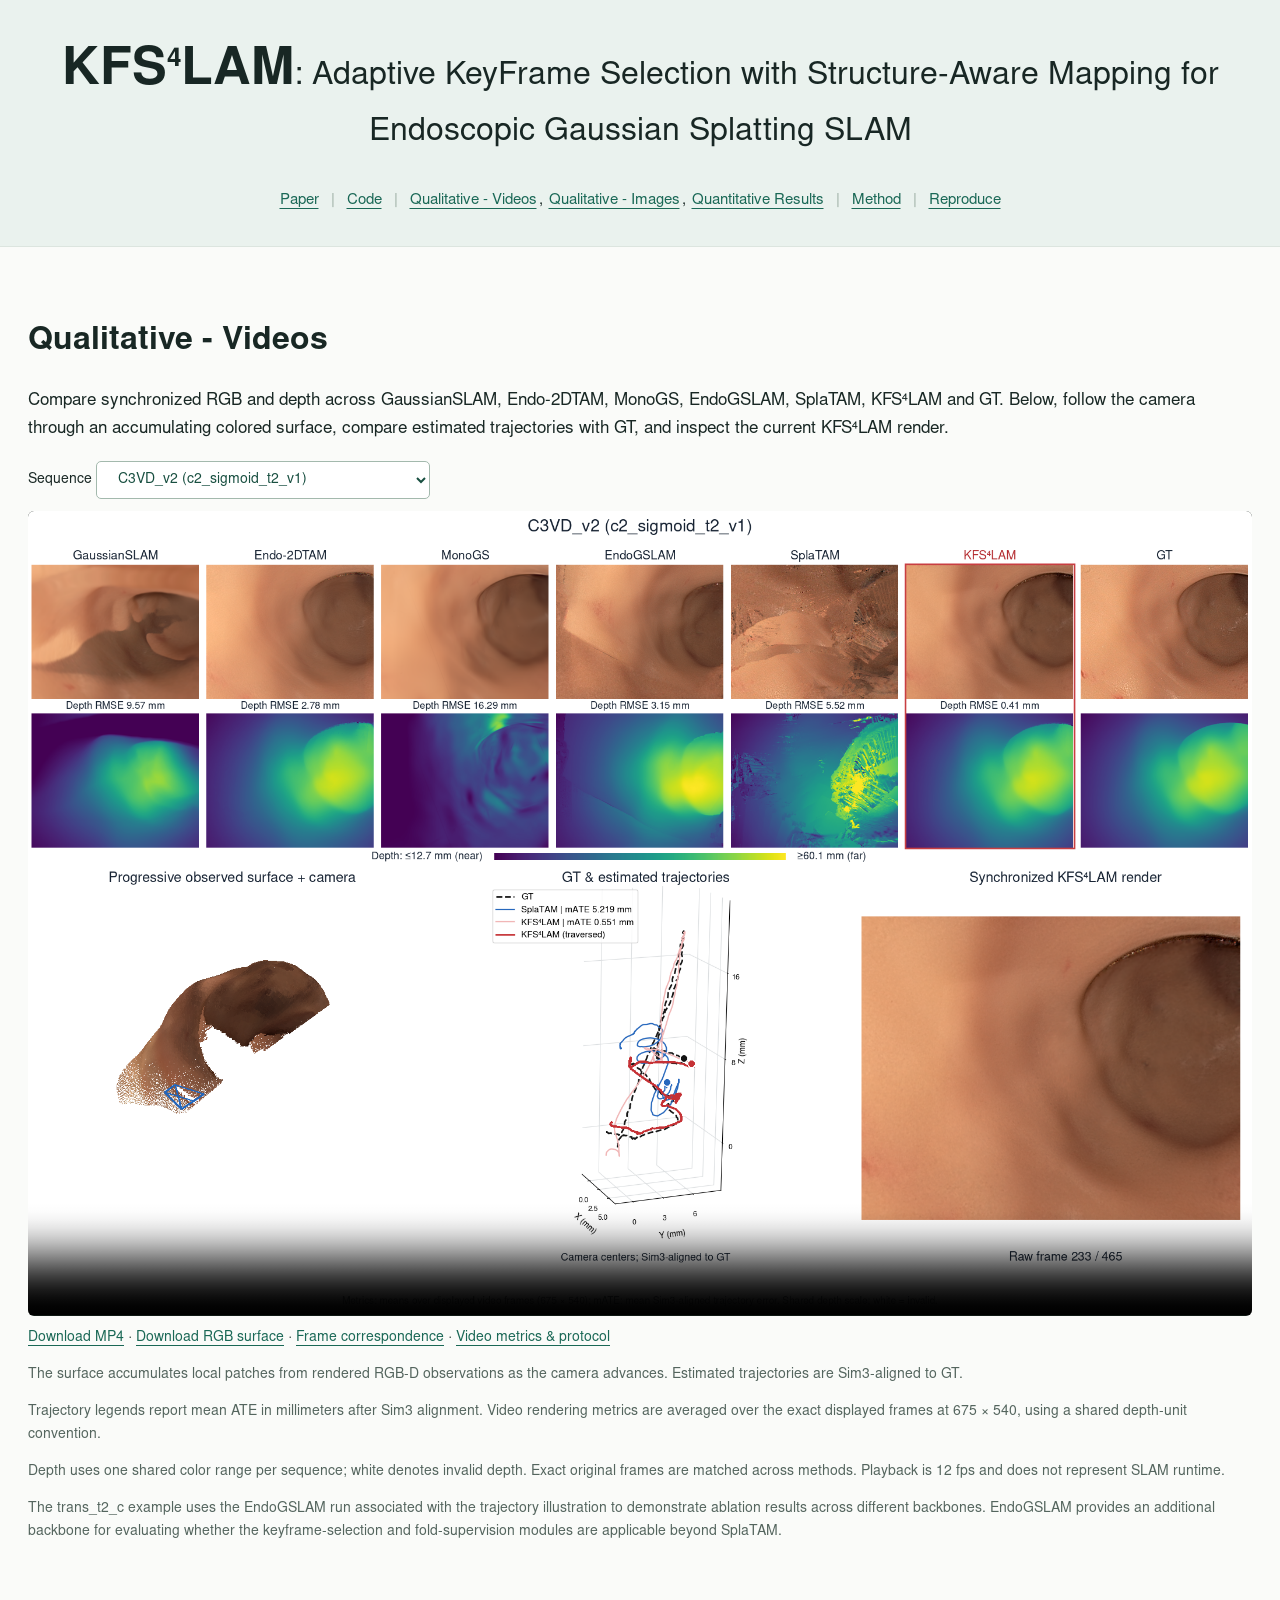
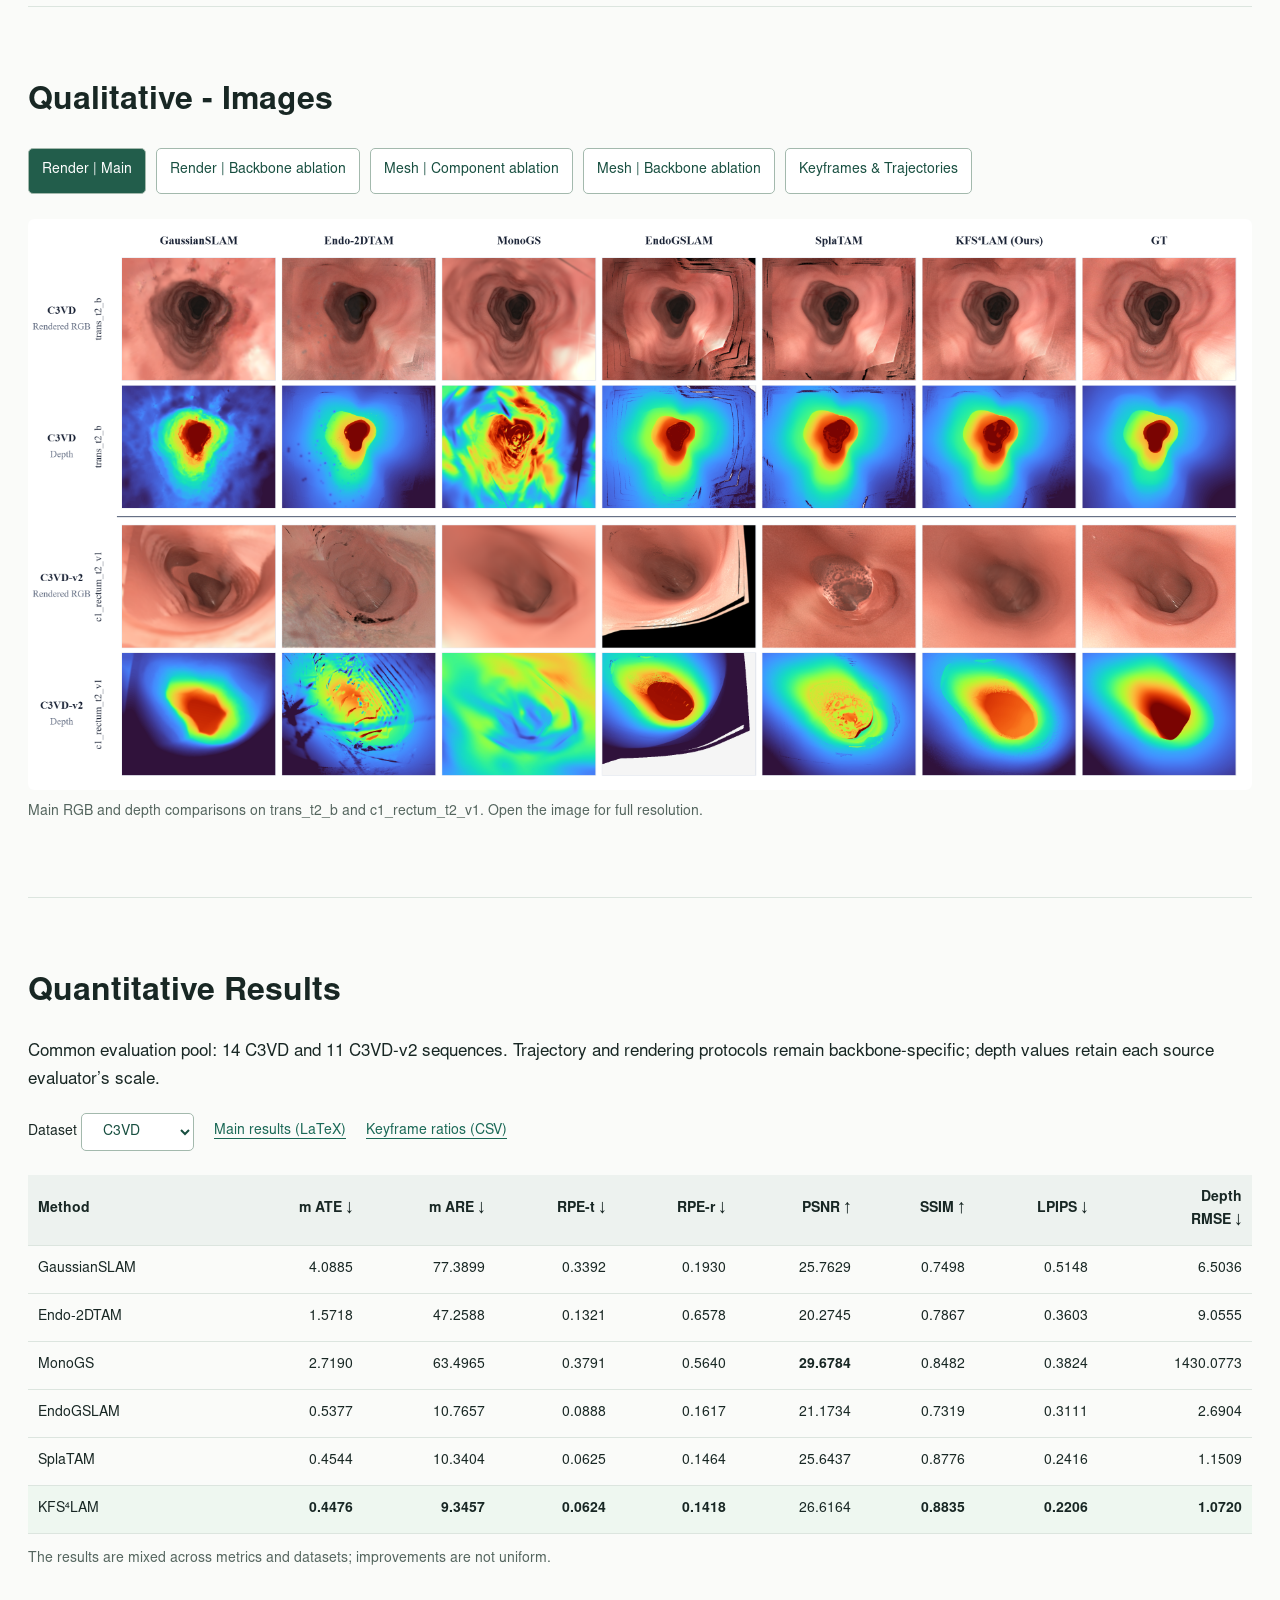
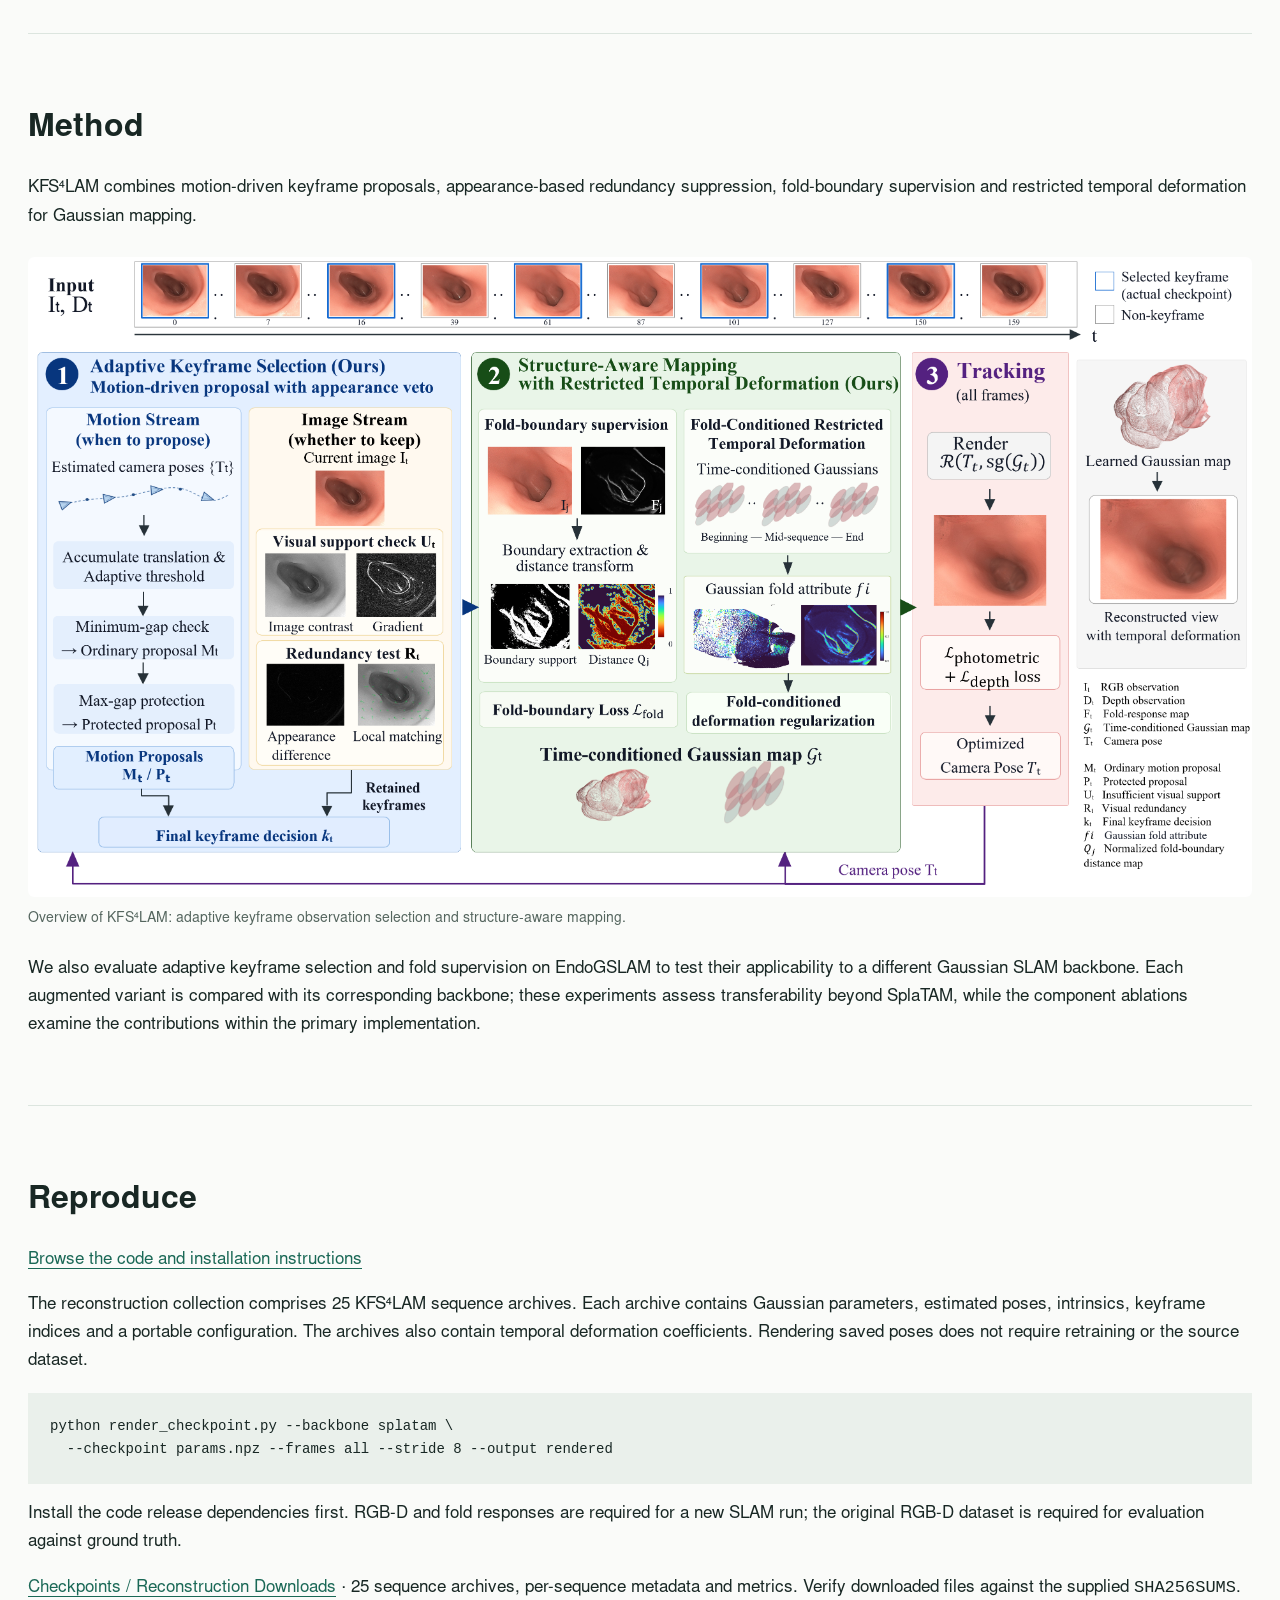
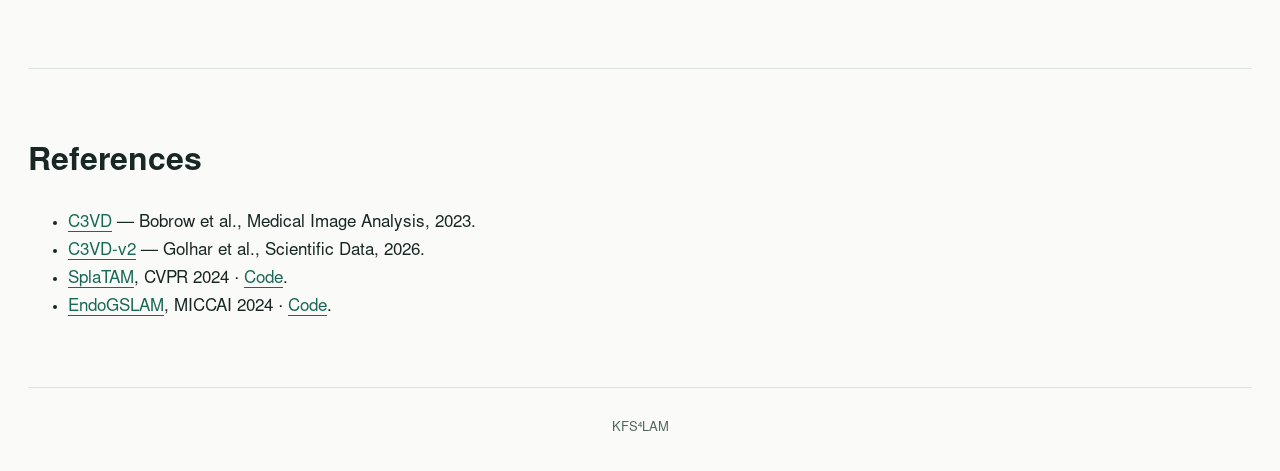
==== commit 5176ca5f: "Add KFS4LAM arXiv paper link to project page" ====
--- a/docs/index.html
+++ b/docs/index.html
@@ -1,10 +1,10 @@
 <!doctype html><html lang="en"><head><meta charset="utf-8"><meta name="viewport" content="width=device-width,initial-scale=1"><meta name="referrer" content="no-referrer"><title>KFS⁴LAM: Adaptive KeyFrame Selection with Structure-Aware Mapping for Endoscopic Gaussian Splatting SLAM</title><link rel="icon" href="data:,"><link rel="stylesheet" href="style.css?v=20260916-apple"></head><body>
-<header><h1><span class="brand">KFS<sup>4</sup>LAM</span><span class="title-rest">: Adaptive KeyFrame Selection with Structure-Aware Mapping for Endoscopic Gaussian Splatting SLAM</span></h1><nav aria-label="Page navigation"><a href="https://anonymous.4open.science/r/KFS4LAM/">Code</a><span aria-hidden="true">|</span><a href="#videos">Qualitative - Videos</a><span class="nav-comma" aria-hidden="true">,</span><a href="#qualitative">Qualitative - Images</a><span class="nav-comma" aria-hidden="true">,</span><a href="#results">Quantitative Results</a><span aria-hidden="true">|</span><a href="#method">Method</a><span aria-hidden="true">|</span><a href="#reproduce">Reproduce</a></nav></header><main>
+<header><h1><span class="brand">KFS<sup>4</sup>LAM</span><span class="title-rest">: Adaptive KeyFrame Selection with Structure-Aware Mapping for Endoscopic Gaussian Splatting SLAM</span></h1><nav aria-label="Page navigation"><a href="https://arxiv.org/abs/2610.22505" target="_blank" rel="noopener noreferrer">Paper</a><span aria-hidden="true">|</span><a href="https://anonymous.4open.science/r/KFS4LAM/">Code</a><span aria-hidden="true">|</span><a href="#videos">Qualitative - Videos</a><span class="nav-comma" aria-hidden="true">,</span><a href="#qualitative">Qualitative - Images</a><span class="nav-comma" aria-hidden="true">,</span><a href="#results">Quantitative Results</a><span aria-hidden="true">|</span><a href="#method">Method</a><span aria-hidden="true">|</span><a href="#reproduce">Reproduce</a></nav></header><main>
 <section id="videos"><h2>Qualitative - Videos</h2><p>Compare synchronized RGB and depth across GaussianSLAM, Endo-2DTAM, MonoGS, EndoGSLAM, SplaTAM, KFS⁴LAM and GT. Below, follow the camera through an accumulating colored surface, compare estimated trajectories with GT, and inspect the current KFS⁴LAM render.</p><div class="controls"><label>Sequence <select id="video-sequence"><option value="c2_sigmoid_t2_v1">C3VD_v2 (c2_sigmoid_t2_v1)</option><option value="trans_t2_b">C3VD (trans_t2_b)</option><option value="trans_t2_c">C3VD (trans_t2_c) · EndoGSLAM backbone</option></select></label></div><figure><video id="splatam-video" controls preload="metadata" playsinline poster="assets/c2_sigmoid_t2_v1__rgbd_surface_preview.png?v=20260916-apple" ><source src="assets/c2_sigmoid_t2_v1__comparison_rgbd_surface.webm?v=20260916-apple" type="video/webm"><source src="assets/c2_sigmoid_t2_v1__comparison_rgbd_surface.mp4?v=20260916-apple" type="video/mp4"></video><figcaption><a id="splatam-download" href="assets/c2_sigmoid_t2_v1__comparison_rgbd_surface.mp4?v=20260916-apple" download>Download MP4</a> · <a id="mesh-download" href="assets/c2_sigmoid_t2_v1__observed_surface.ply?v=20260916-apple" download>Download RGB surface</a> · <a id="video-manifest" href="assets/c2_sigmoid_t2_v1__comparison_rgbd_surface.json?v=20260916-apple">Frame correspondence</a> · <a href="assets/video_metrics.json?v=20260916-apple">Video metrics &amp; protocol</a></figcaption></figure><p class="note">The surface accumulates local patches from rendered RGB-D observations as the camera advances. Estimated trajectories are Sim3-aligned to GT.</p><p class="note">Trajectory legends report mean ATE in millimeters after Sim3 alignment. Video rendering metrics are averaged over the exact displayed frames at 675 × 540, using a shared depth-unit convention.</p><p class="note">Depth uses one shared color range per sequence; white denotes invalid depth. Exact original frames are matched across methods. Playback is 12 fps and does not represent SLAM runtime.</p><p class="note">The trans_t2_c example uses the EndoGSLAM run associated with the trajectory illustration to demonstrate ablation results across different backbones. EndoGSLAM provides an additional backbone for evaluating whether the keyframe-selection and fold-supervision modules are applicable beyond SplaTAM.</p></section>
 <section id="qualitative"><h2>Qualitative - Images</h2><div class="tabs"><button class="active" data-img="render_comparison.png">Render | Main</button><button data-img="ablation_render.svg">Render | Backbone ablation</button><button data-img="mesh_comparison.png">Mesh | Component ablation</button><button data-img="mesh_backbone_ablation.png">Mesh | Backbone ablation</button><button data-img="keyframe_trajectories.png">Keyframes &amp; Trajectories</button></div><figure><a id="fullsize" href="assets/render_comparison.png?v=20260916-apple"><img id="comparison" src="assets/render_comparison.png?v=20260916-apple" alt="Main RGB and depth comparison" loading="lazy"></a><figcaption id="comparison-caption">Main RGB and depth comparisons on trans_t2_b and c1_rectum_t2_v1. Open the image for full resolution.</figcaption></figure></section>
 <section id="results"><h2>Quantitative Results</h2><p>Common evaluation pool: 14 C3VD and 11 C3VD-v2 sequences. Trajectory and rendering protocols remain backbone-specific; depth values retain each source evaluator’s scale.</p><div class="controls"><label>Dataset <select id="dataset"><option value="0">C3VD</option><option value="8">C3VD-v2</option></select></label><a href="main_results.tex" download>Main results (LaTeX)</a><a href="keyframe_ratios.csv" download>Keyframe ratios (CSV)</a></div><div class="table-wrap"><table><thead><tr><th>Method</th><th>m ATE ↓</th><th>m ARE ↓</th><th>RPE-t ↓</th><th>RPE-r ↓</th><th>PSNR ↑</th><th>SSIM ↑</th><th>LPIPS ↓</th><th>Depth<br>RMSE ↓</th></tr></thead><tbody id="scores"></tbody></table></div><p class="note">The results are mixed across metrics and datasets; improvements are not uniform. </p></section>
 <section id="method"><h2>Method</h2><p>KFS⁴LAM combines motion-driven keyframe proposals, appearance-based redundancy suppression, fold-boundary supervision and restricted temporal deformation for Gaussian mapping.</p><figure><a href="assets/pipeline.png?v=20260916-apple"><img src="assets/pipeline.png?v=20260916-apple" alt="Pipeline overview"></a><figcaption>Overview of KFS⁴LAM: adaptive keyframe observation selection and structure-aware mapping.</figcaption></figure><p>We also evaluate adaptive keyframe selection and fold supervision on EndoGSLAM to test their applicability to a different Gaussian SLAM backbone. Each augmented variant is compared with its corresponding backbone; these experiments assess transferability beyond SplaTAM, while the component ablations examine the contributions within the primary implementation.</p></section>
 <section id="reproduce"><h2>Reproduce</h2><p><a href="https://anonymous.4open.science/r/KFS4LAM/">Browse the code and installation instructions</a></p><p>The reconstruction collection comprises 25 KFS⁴LAM sequence archives. Each archive contains Gaussian parameters, estimated poses, intrinsics, keyframe indices and a portable configuration. The archives also contain temporal deformation coefficients. Rendering saved poses does not require retraining or the source dataset.</p><pre>python render_checkpoint.py --backbone splatam \
-  --checkpoint params.npz --frames all --stride 8 --output rendered</pre><p>Install the code release dependencies first. RGB-D and fold responses are required for a new SLAM run; the original RGB-D dataset is required for evaluation against ground truth.</p><p><a href="https://github.com/Anonymous4Submission123/KFS4LAM_Submission/releases/tag/reconstructions-v1">Checkpoints / Reconstruction Downloads</a> · 25 sequence archives, per-sequence metadata and metrics. Verify downloaded files against the supplied <code>SHA256SUMS</code>.</p></section>
+  --checkpoint params.npz --frames all --stride 8 --output rendered</pre><p>Install the code release dependencies first. RGB-D and fold responses are required for a new SLAM run; the original RGB-D dataset is required for evaluation against ground truth.</p><p><a href="https://github.com/XinweiJu/KFSLAM/releases/tag/reconstructions-v1">Checkpoints / Reconstruction Downloads</a> · 25 sequence archives, per-sequence metadata and metrics. Verify downloaded files against the supplied <code>SHA256SUMS</code>.</p></section>
 <section id="references"><h2>References</h2><ul><li><a href="https://durrlab.github.io/C3VD/">C3VD</a> — Bobrow et al., Medical Image Analysis, 2023.</li><li><a href="https://durrlab.github.io/C3VDv2/">C3VD-v2</a> — Golhar et al., Scientific Data, 2026.</li><li><a href="https://arxiv.org/abs/2312.02126">SplaTAM</a>, CVPR 2024 · <a href="https://github.com/spla-tam/SplaTAM">Code</a>.</li><li><a href="https://arxiv.org/abs/2403.15124">EndoGSLAM</a>, MICCAI 2024 · <a href="https://github.com/Loping151/EndoGSLAM">Code</a>.</li></ul></section>
 </main><footer>KFS⁴LAM</footer><script src="app.js?v=20260916-apple"></script></body></html>
